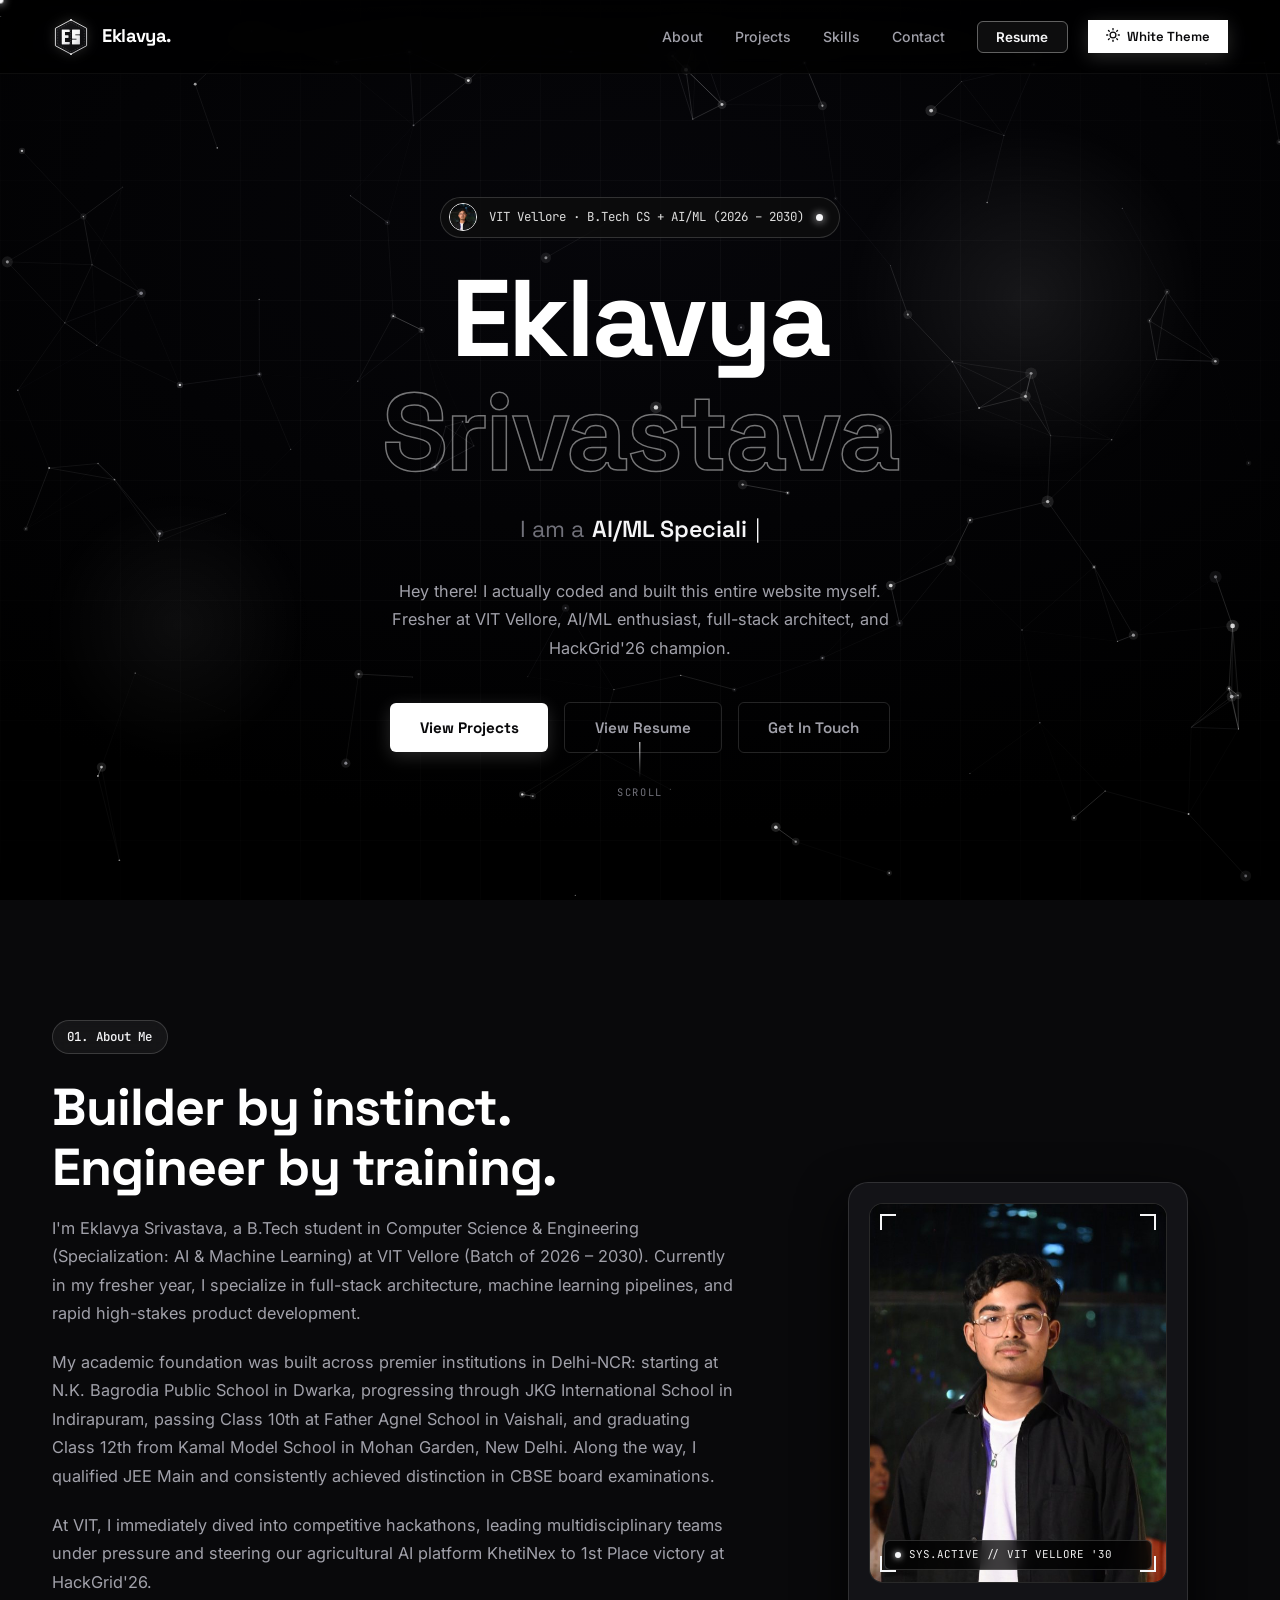
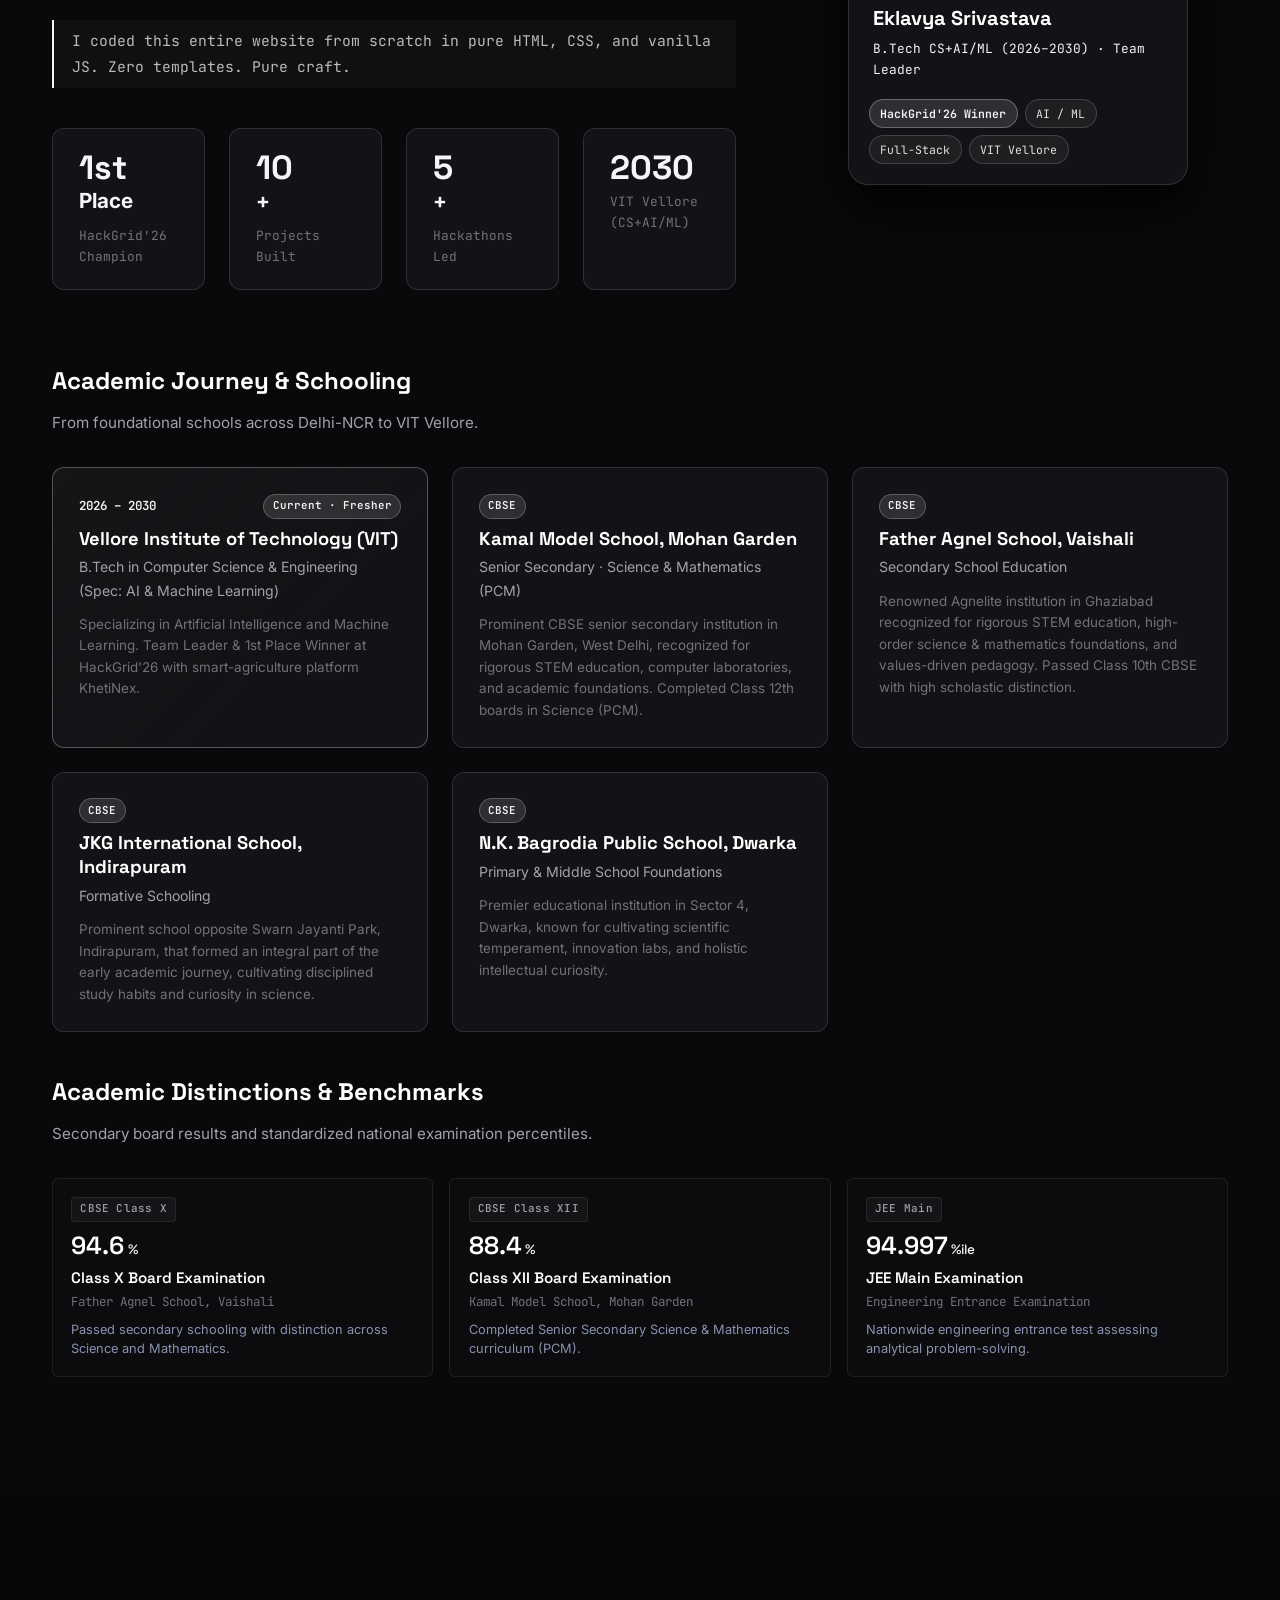
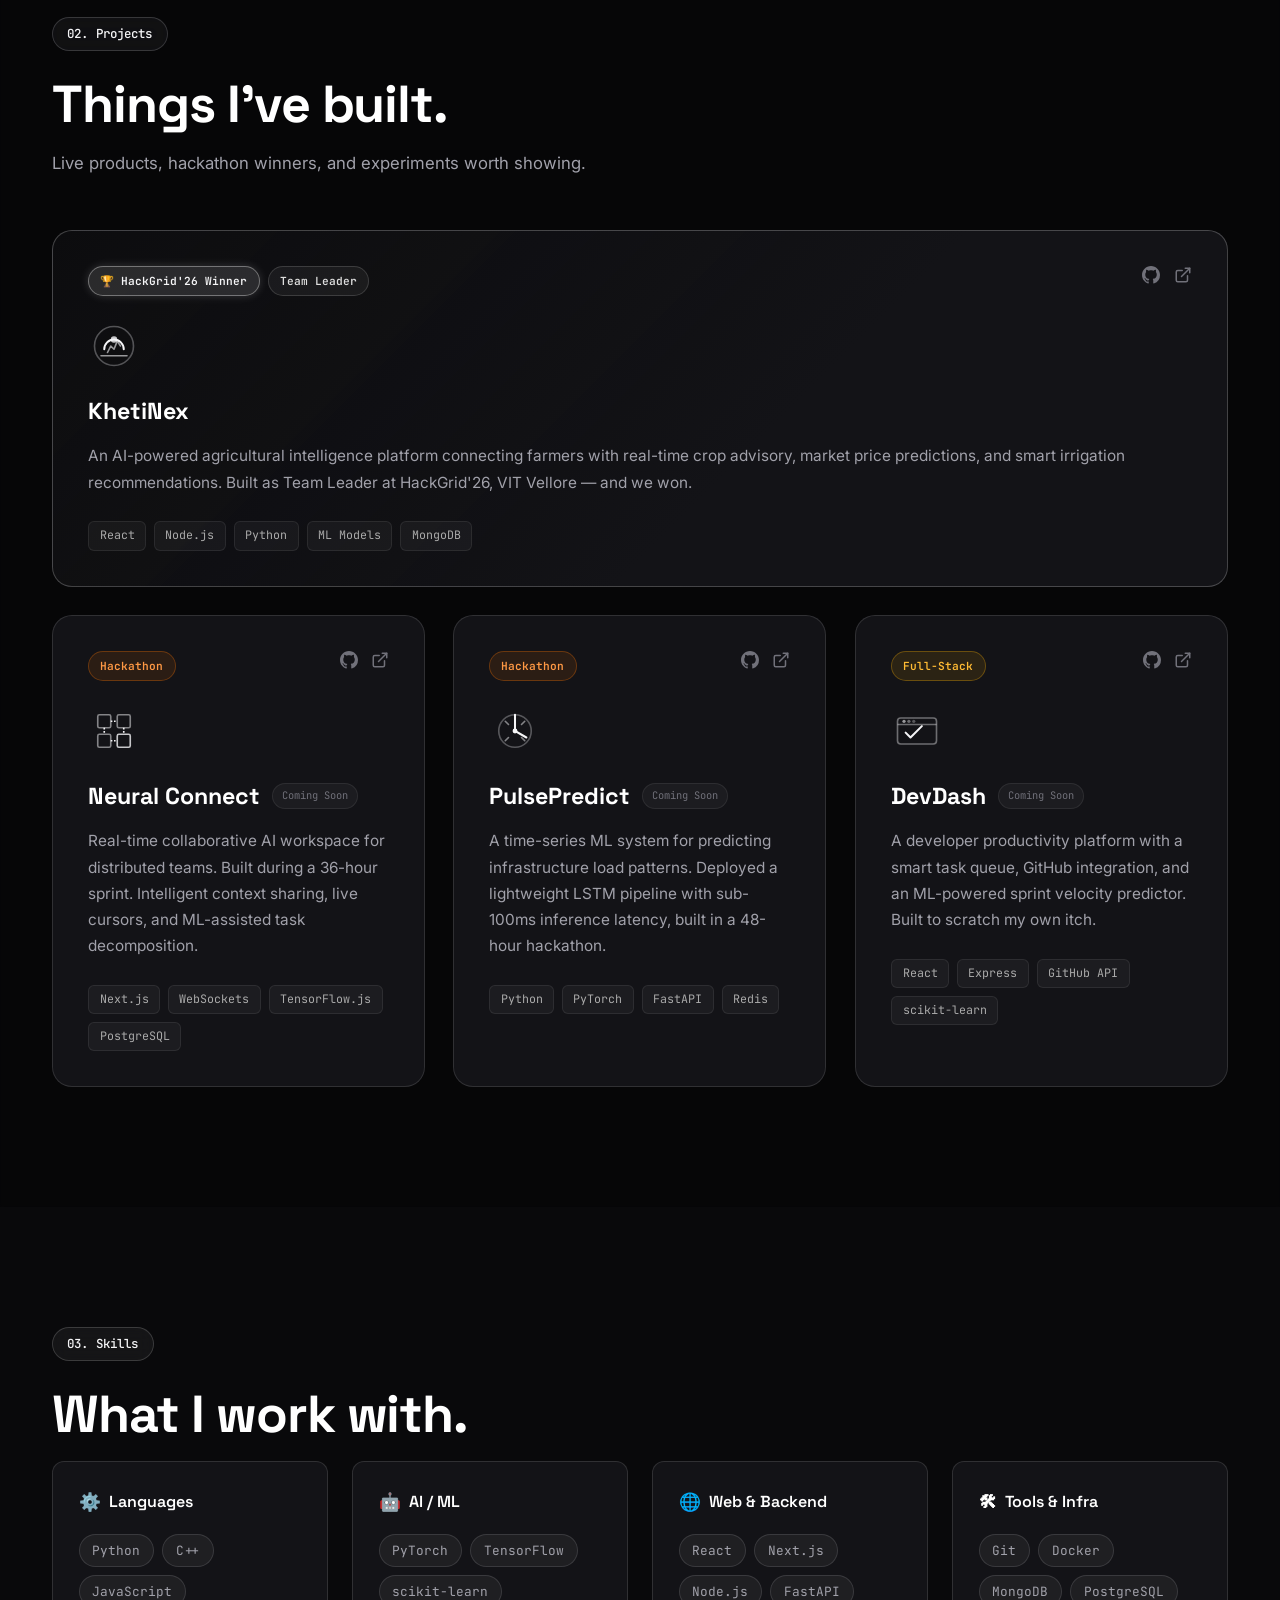
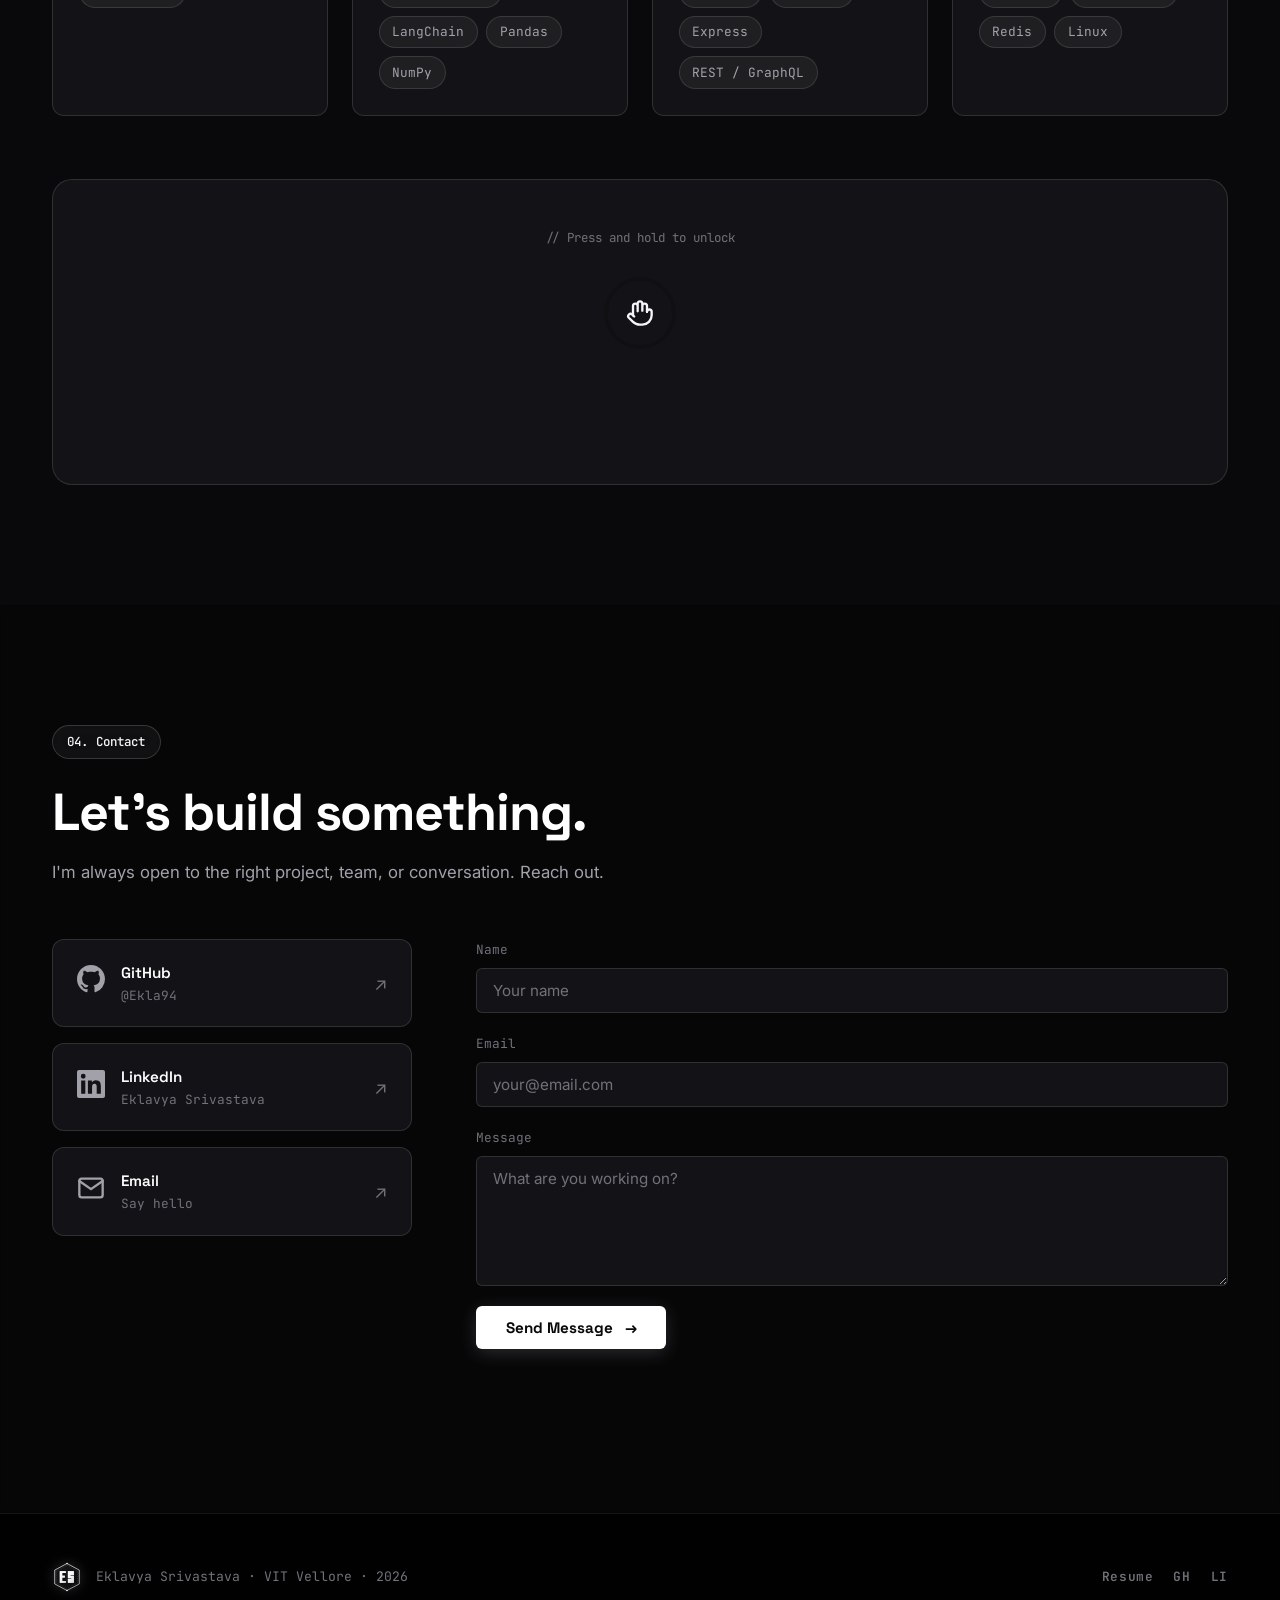
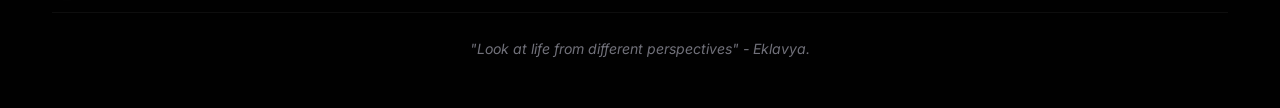
==== index.html @ 0c71e527 "feat: switch palette to black & off-white, add white theme switch button matching reference design" ====
<!DOCTYPE html>
<html lang="en">
<head>
  <meta charset="UTF-8" />
  <meta name="viewport" content="width=device-width, initial-scale=1.0" />
  <title>Eklavya Srivastava — AI/ML Engineer & Full-Stack Developer</title>
  <meta name="description" content="Portfolio of Eklavya Srivastava, B.Tech CS+AI/ML student at VIT Vellore. Hackathon winner, full-stack developer, team leader." />
  <meta name="theme-color" content="#000000" />

  <!-- Open Graph -->
  <meta property="og:title" content="Eklavya Srivastava — Portfolio" />
  <meta property="og:description" content="AI/ML Enthusiast. Hackathon Winner. Full-Stack Developer." />
  <meta property="og:type" content="website" />
  <!-- DEPLOY STEP: replace with live URL -->
  <meta property="og:url" content="https://eklavyasrivastava.dev" />
  <meta property="og:image" content="https://eklavyasrivastava.dev/assets/og-cover.jpg" />

  <!-- Favicon -->
  <link rel="icon" type="image/svg+xml" href="assets/favicon.svg" />

  <!-- Fonts -->
  <link rel="preconnect" href="https://fonts.googleapis.com" />
  <link rel="preconnect" href="https://fonts.gstatic.com" crossorigin />
  <link href="https://fonts.googleapis.com/css2?family=Space+Grotesk:wght@400;500;600;700&family=Inter:wght@400;500&family=JetBrains+Mono:wght@400;500&display=swap" rel="stylesheet" />

  <!-- Theme Initialization (prevents flash, supports URL param & localStorage) -->
  <script>
    (function() {
      try {
        var params = new URLSearchParams(window.location.search);
        var urlTheme = params.get('theme');
        var t = urlTheme || localStorage.getItem('portfolio-theme');
        if (t === 'light') {
          document.documentElement.setAttribute('data-theme', 'light');
        }
      } catch (e) {}
    })();
  </script>

  <!-- Styles (Cache-busted v4.0) -->
  <link rel="stylesheet" href="assets/style.css?v=4.0" />
</head>
<body>
  <!-- Skip link -->
  <a class="skip-link" href="#main">Skip to main content</a>

  <!-- Custom cursor -->
  <div class="cursor-dot" aria-hidden="true"></div>
  <div class="cursor-ring" aria-hidden="true"></div>

  <!-- Scroll progress bar -->
  <div class="scroll-progress" aria-hidden="true"></div>

  <!-- Global Neural Network / Data Constellation Canvas -->
  <canvas id="neural-canvas" class="neural-canvas" aria-hidden="true"></canvas>

  <!-- NAV -->
  <nav class="nav" aria-label="Site navigation">
    <div class="nav-inner">
      <a href="#hero" class="nav-logo" aria-label="Eklavya Srivastava — home">
        <img src="assets/logo.svg" alt="ES" class="nav-logo-icon" width="38" height="38" />
        <span class="nav-logo-text">Eklavya<span class="accent">.</span></span>
      </a>
      <ul class="nav-links" id="nav-menu" role="list">
        <li><a href="#about" class="nav-link">About</a></li>
        <li><a href="#projects" class="nav-link">Projects</a></li>
        <li><a href="#skills" class="nav-link">Skills</a></li>
        <li><a href="#contact" class="nav-link">Contact</a></li>
        <li><a href="resume.html" class="nav-cta btn-outline">Resume</a></li>
      </ul>
      <div class="nav-actions">
        <button id="theme-toggle" class="theme-toggle-btn" aria-label="Toggle white theme" title="Switch to White Theme">
          <span class="theme-toggle-icon" aria-hidden="true">
            <svg class="icon-sun" width="14" height="14" viewBox="0 0 24 24" fill="none" stroke="currentColor" stroke-width="2.2" stroke-linecap="round" stroke-linejoin="round"><circle cx="12" cy="12" r="5"/><line x1="12" y1="1" x2="12" y2="3"/><line x1="12" y1="21" x2="12" y2="23"/><line x1="4.22" y1="4.22" x2="5.64" y2="5.64"/><line x1="18.36" y1="18.36" x2="19.78" y2="19.78"/><line x1="1" y1="12" x2="3" y2="12"/><line x1="21" y1="12" x2="23" y2="12"/><line x1="4.22" y1="19.78" x2="5.64" y2="18.36"/><line x1="18.36" y1="5.64" x2="19.78" y2="4.22"/></svg>
            <svg class="icon-moon" width="14" height="14" viewBox="0 0 24 24" fill="none" stroke="currentColor" stroke-width="2.2" stroke-linecap="round" stroke-linejoin="round"><path d="M21 12.79A9 9 0 1 1 11.21 3 7 7 0 0 0 21 12.79z"/></svg>
          </span>
          <span class="theme-toggle-label">White Theme</span>
        </button>
        <button class="nav-hamburger" aria-label="Open menu" aria-expanded="false" aria-controls="nav-menu">
          <span></span><span></span><span></span>
        </button>
      </div>
    </div>
  </nav>

  <main id="main" tabindex="-1">

    <!-- ═══════════ HERO ═══════════ -->
    <section class="hero" id="hero" aria-label="Introduction">
      <!-- Grid overlay -->
      <div class="hero-grid" aria-hidden="true"></div>

      <div class="hero-content">
        <div class="hero-portrait-badge">
          <img src="assets/eklavya.jpg" alt="Eklavya Srivastava" class="hero-mini-avatar" width="28" height="28" />
          <span class="hero-badge-text">VIT Vellore · B.Tech CS + AI/ML (2026 – 2030)</span>
          <span class="hero-dot" aria-hidden="true"></span>
        </div>
        <h1 class="hero-name">
          <span class="hero-name-first">Eklavya</span>
          <span class="hero-name-last">Srivastava</span>
        </h1>
        <div class="hero-roles" aria-live="polite" aria-label="Roles">
          <span class="hero-role-prefix">I am a</span>
          <span class="hero-role-typed" id="typed-role"></span>
          <span class="hero-cursor-blink" aria-hidden="true">|</span>
        </div>
        <p class="hero-sub">
          Hey there! I actually coded and built this entire website myself.
          <br />Fresher at VIT Vellore, AI/ML enthusiast, full-stack architect, and HackGrid'26 champion.
        </p>
        <div class="hero-ctas">
          <a href="#projects" class="btn btn-primary">View Projects</a>
          <a href="resume.html" class="btn btn-ghost">View Resume</a>
          <a href="#contact" class="btn btn-ghost">Get In Touch</a>
        </div>
        <div class="hero-scroll-cue" aria-hidden="true">
          <span class="scroll-cue-line"></span>
          <span class="scroll-cue-label">scroll</span>
        </div>
      </div>

      <!-- Floating accent shapes -->
      <div class="hero-accent-1" aria-hidden="true"></div>
      <div class="hero-accent-2" aria-hidden="true"></div>
    </section>

    <!-- ═══════════ ABOUT ═══════════ -->
    <section class="section about" id="about" aria-label="About me">
      <div class="container">
        <div class="section-label chip reveal">
          <span class="mono">01.</span> About Me
        </div>

        <div class="about-grid">
          <div class="about-text reveal">
            <h2 class="section-heading">Builder by instinct.<br />Engineer by training.</h2>
            <p class="about-body">
              I'm Eklavya Srivastava, a B.Tech student in Computer Science & Engineering (Specialization: AI & Machine Learning) at VIT Vellore (Batch of 2026 – 2030). Currently in my fresher year, I specialize in full-stack architecture, machine learning pipelines, and rapid high-stakes product development.
            </p>
            <p class="about-body">
              My academic foundation was built across premier institutions in Delhi-NCR: starting at N.K. Bagrodia Public School in Dwarka, progressing through JKG International School in Indirapuram, passing Class 10th at Father Agnel School in Vaishali, and graduating Class 12th from Kamal Model School in Mohan Garden, New Delhi. Along the way, I qualified JEE Main and consistently achieved distinction in CBSE board examinations.
            </p>
            <p class="about-body">
              At VIT, I immediately dived into competitive hackathons, leading multidisciplinary teams under pressure and steering our agricultural AI platform KhetiNex to 1st Place victory at HackGrid'26.
            </p>
            <p class="about-body about-easter-egg">
              I coded this entire website from scratch in pure HTML, CSS, and vanilla JS. Zero templates. Pure craft.
            </p>
            <div class="about-stats">
              <div class="stat-card reveal">
                <span class="stat-number">1st</span><span class="stat-plus">Place</span>
                <span class="stat-label">HackGrid'26 Champion</span>
              </div>
              <div class="stat-card reveal">
                <span class="stat-number" data-target="10">0</span><span class="stat-plus">+</span>
                <span class="stat-label">Projects Built</span>
              </div>
              <div class="stat-card reveal">
                <span class="stat-number" data-target="5">0</span><span class="stat-plus">+</span>
                <span class="stat-label">Hackathons Led</span>
              </div>
              <div class="stat-card reveal">
                <span class="stat-number">2030</span>
                <span class="stat-label">VIT Vellore (CS+AI/ML)</span>
              </div>
            </div>
          </div>

          <div class="about-visual reveal">
            <div class="about-card-frame">
              <div class="about-card-inner">
                <div class="about-portrait-wrapper">
                  <div class="about-portrait-hud" aria-hidden="true">
                    <span class="hud-corner hud-tl"></span>
                    <span class="hud-corner hud-tr"></span>
                    <span class="hud-corner hud-bl"></span>
                    <span class="hud-corner hud-br"></span>
                    <div class="hud-status">
                      <span class="hud-dot"></span>
                      <span>SYS.ACTIVE // VIT VELLORE '30</span>
                    </div>
                  </div>
                  <img src="assets/eklavya.jpg" alt="Eklavya Srivastava" class="about-portrait-img" width="340" height="380" fetchpriority="high" />
                </div>
                <div class="about-portrait-meta">
                  <h3 class="about-name">Eklavya Srivastava</h3>
                  <p class="about-role-tag mono">B.Tech CS+AI/ML (2026–2030) · Team Leader</p>
                </div>
                <div class="about-card-tags">
                  <span class="tag tag--accent">HackGrid'26 Winner</span>
                  <span class="tag">AI / ML</span>
                  <span class="tag">Full-Stack</span>
                  <span class="tag">VIT Vellore</span>
                </div>
              </div>
              <div class="about-card-glow" aria-hidden="true"></div>
            </div>
          </div>
        </div>

        <!-- Academic Journey & Schooling Timeline -->
        <div class="timeline-section reveal">
          <h3 class="timeline-title">Academic Journey & Schooling</h3>
          <p class="timeline-sub">From foundational schools across Delhi-NCR to VIT Vellore.</p>

          <div class="timeline-grid">
            <!-- VIT Vellore -->
            <div class="timeline-card timeline-card--current">
              <div class="timeline-period">
                <span>2026 – 2030</span>
                <span class="timeline-badge">Current · Fresher</span>
              </div>
              <h4 class="timeline-school">Vellore Institute of Technology (VIT)</h4>
              <p class="timeline-degree">B.Tech in Computer Science & Engineering (Spec: AI & Machine Learning)</p>
              <p class="timeline-desc">
                Specializing in Artificial Intelligence and Machine Learning. Team Leader & 1st Place Winner at HackGrid'26 with smart-agriculture platform KhetiNex.
              </p>
            </div>

            <!-- Kamal Model School -->
            <div class="timeline-card">
              <div class="timeline-period">
                <span class="timeline-badge">CBSE</span>
              </div>
              <h4 class="timeline-school">Kamal Model School, Mohan Garden</h4>
              <p class="timeline-degree">Senior Secondary · Science & Mathematics (PCM)</p>
              <p class="timeline-desc">
                Prominent CBSE senior secondary institution in Mohan Garden, West Delhi, recognized for rigorous STEM education, computer laboratories, and academic foundations. Completed Class 12th boards in Science (PCM).
              </p>
            </div>

            <!-- Father Agnel School -->
            <div class="timeline-card">
              <div class="timeline-period">
                <span class="timeline-badge">CBSE</span>
              </div>
              <h4 class="timeline-school">Father Agnel School, Vaishali</h4>
              <p class="timeline-degree">Secondary School Education</p>
              <p class="timeline-desc">
                Renowned Agnelite institution in Ghaziabad recognized for rigorous STEM education, high-order science & mathematics foundations, and values-driven pedagogy. Passed Class 10th CBSE with high scholastic distinction.
              </p>
            </div>

            <!-- JKG International School -->
            <div class="timeline-card">
              <div class="timeline-period">
                <span class="timeline-badge">CBSE</span>
              </div>
              <h4 class="timeline-school">JKG International School, Indirapuram</h4>
              <p class="timeline-degree">Formative Schooling</p>
              <p class="timeline-desc">
                Prominent school opposite Swarn Jayanti Park, Indirapuram, that formed an integral part of the early academic journey, cultivating disciplined study habits and curiosity in science.
              </p>
            </div>

            <!-- N.K. Bagrodia Public School -->
            <div class="timeline-card">
              <div class="timeline-period">
                <span class="timeline-badge">CBSE</span>
              </div>
              <h4 class="timeline-school">N.K. Bagrodia Public School, Dwarka</h4>
              <p class="timeline-degree">Primary & Middle School Foundations</p>
              <p class="timeline-desc">
                Premier educational institution in Sector 4, Dwarka, known for cultivating scientific temperament, innovation labs, and holistic intellectual curiosity.
              </p>
            </div>
          </div>
        </div>

        <!-- Academic Distinctions & Competitive Benchmarks -->
        <div class="benchmarks-section reveal">
          <div class="benchmarks-header">
            <h3 class="timeline-title">Academic Distinctions & Benchmarks</h3>
            <p class="timeline-sub">Secondary board results and standardized national examination percentiles.</p>
          </div>

          <div class="benchmarks-grid">
            <!-- CBSE 10th -->
            <div class="benchmark-card">
              <div class="benchmark-top">
                <span class="benchmark-tag">CBSE Class X</span>
              </div>
              <div class="benchmark-value">94.6<span class="benchmark-unit">%</span></div>
              <h4 class="benchmark-title">Class X Board Examination</h4>
              <p class="benchmark-sub">Father Agnel School, Vaishali</p>
              <p class="benchmark-desc">
                Passed secondary schooling with distinction across Science and Mathematics.
              </p>
            </div>

            <!-- CBSE 12th -->
            <div class="benchmark-card">
              <div class="benchmark-top">
                <span class="benchmark-tag">CBSE Class XII</span>
              </div>
              <div class="benchmark-value">88.4<span class="benchmark-unit">%</span></div>
              <h4 class="benchmark-title">Class XII Board Examination</h4>
              <p class="benchmark-sub">Kamal Model School, Mohan Garden</p>
              <p class="benchmark-desc">
                Completed Senior Secondary Science & Mathematics curriculum (PCM).
              </p>
            </div>

            <!-- JEE Main -->
            <div class="benchmark-card">
              <div class="benchmark-top">
                <span class="benchmark-tag">JEE Main</span>
              </div>
              <div class="benchmark-value">94.997<span class="benchmark-unit">%ile</span></div>
              <h4 class="benchmark-title">JEE Main Examination</h4>
              <p class="benchmark-sub">Engineering Entrance Examination</p>
              <p class="benchmark-desc">
                Nationwide engineering entrance test assessing analytical problem-solving.
              </p>
            </div>
          </div>
        </div>
      </div>
    </section>

    <!-- ═══════════ PROJECTS ═══════════ -->
    <section class="section projects" id="projects" aria-label="Projects showcase">
      <div class="container">
        <div class="section-label chip reveal">
          <span class="mono">02.</span> Projects
        </div>
        <h2 class="section-heading reveal">Things I've built.</h2>
        <p class="section-sub reveal">Live products, hackathon winners, and experiments worth showing.</p>

        <div class="projects-grid">

          <!-- KhetiNex — FEATURED -->
          <article class="project-card project-card--featured tilt-card reveal" aria-label="KhetiNex project">
            <div class="project-card-inner">
              <div class="project-card-glow" aria-hidden="true"></div>
              <div class="project-header">
                <div class="project-badges">
                  <span class="badge badge--win">🏆 HackGrid'26 Winner</span>
                  <span class="badge badge--role">Team Leader</span>
                </div>
                <div class="project-links">
                  <a href="https://github.com/Ekla94" class="project-link" target="_blank" rel="noopener" aria-label="KhetiNex GitHub">
                    <svg width="18" height="18" viewBox="0 0 24 24" fill="currentColor" aria-hidden="true"><path d="M12 0C5.37 0 0 5.37 0 12c0 5.31 3.435 9.795 8.205 11.385.6.105.825-.255.825-.57 0-.285-.015-1.23-.015-2.235-3.015.555-3.795-.735-4.035-1.41-.135-.345-.72-1.41-1.23-1.695-.42-.225-1.02-.78-.015-.795.945-.015 1.62.87 1.845 1.23 1.08 1.815 2.805 1.305 3.495.99.105-.78.42-1.305.765-1.605-2.67-.3-5.46-1.335-5.46-5.925 0-1.305.465-2.385 1.23-3.225-.12-.3-.54-1.53.12-3.18 0 0 1.005-.315 3.3 1.23.96-.27 1.98-.405 3-.405s2.04.135 3 .405c2.295-1.56 3.3-1.23 3.3-1.23.66 1.65.24 2.88.12 3.18.765.84 1.23 1.905 1.23 3.225 0 4.605-2.805 5.625-5.475 5.925.435.375.81 1.095.81 2.22 0 1.605-.015 2.895-.015 3.3 0 .315.225.69.825.57A12.02 12.02 0 0024 12c0-6.63-5.37-12-12-12z"/></svg>
                  </a>
                  <a href="#" class="project-link" target="_blank" rel="noopener" aria-label="KhetiNex Live Demo">
                    <svg width="18" height="18" viewBox="0 0 24 24" fill="none" stroke="currentColor" stroke-width="2" stroke-linecap="round" stroke-linejoin="round" aria-hidden="true"><path d="M18 13v6a2 2 0 01-2 2H5a2 2 0 01-2-2V8a2 2 0 012-2h6"/><polyline points="15 3 21 3 21 9"/><line x1="10" y1="14" x2="21" y2="3"/></svg>
                  </a>
                </div>
              </div>
              <div class="project-icon-wrap" aria-hidden="true">
                <svg class="project-icon" viewBox="0 0 64 64" fill="none" xmlns="http://www.w3.org/2000/svg">
                  <path d="M32 8C18.745 8 8 18.745 8 32s10.745 24 24 24 24-10.745 24-24S45.255 8 32 8z" stroke="var(--accent)" stroke-width="2" fill="none" opacity="0.3"/>
                  <path d="M20 36c0-6.627 5.373-12 12-12s12 5.373 12 12" stroke="var(--accent)" stroke-width="2.5" stroke-linecap="round"/>
                  <circle cx="32" cy="24" r="4" fill="var(--accent)" opacity="0.8"/>
                  <path d="M16 44h32M24 40l4-8 4 4 4-10 4 6" stroke="var(--accent)" stroke-width="2" stroke-linecap="round" stroke-linejoin="round" opacity="0.6"/>
                </svg>
              </div>
              <h3 class="project-title">KhetiNex</h3>
              <p class="project-desc">
                An AI-powered agricultural intelligence platform connecting farmers with real-time crop advisory, market price predictions, and smart irrigation recommendations. Built as Team Leader at HackGrid'26, VIT Vellore — and we won.
              </p>
              <div class="project-stack">
                <span class="tech-tag">React</span>
                <span class="tech-tag">Node.js</span>
                <span class="tech-tag">Python</span>
                <span class="tech-tag">ML Models</span>
                <span class="tech-tag">MongoDB</span>
              </div>
            </div>
          </article>

          <!-- Project 2 -->
          <article class="project-card tilt-card reveal" aria-label="Hackathon project placeholder">
            <div class="project-card-inner">
              <div class="project-card-glow" aria-hidden="true"></div>
              <div class="project-header">
                <div class="project-badges">
                  <span class="badge badge--hack">Hackathon</span>
                </div>
                <div class="project-links">
                  <a href="https://github.com/Ekla94" class="project-link" target="_blank" rel="noopener" aria-label="GitHub">
                    <svg width="18" height="18" viewBox="0 0 24 24" fill="currentColor" aria-hidden="true"><path d="M12 0C5.37 0 0 5.37 0 12c0 5.31 3.435 9.795 8.205 11.385.6.105.825-.255.825-.57 0-.285-.015-1.23-.015-2.235-3.015.555-3.795-.735-4.035-1.41-.135-.345-.72-1.41-1.23-1.695-.42-.225-1.02-.78-.015-.795.945-.015 1.62.87 1.845 1.23 1.08 1.815 2.805 1.305 3.495.99.105-.78.42-1.305.765-1.605-2.67-.3-5.46-1.335-5.46-5.925 0-1.305.465-2.385 1.23-3.225-.12-.3-.54-1.53.12-3.18 0 0 1.005-.315 3.3 1.23.96-.27 1.98-.405 3-.405s2.04.135 3 .405c2.295-1.56 3.3-1.23 3.3-1.23.66 1.65.24 2.88.12 3.18.765.84 1.23 1.905 1.23 3.225 0 4.605-2.805 5.625-5.475 5.925.435.375.81 1.095.81 2.22 0 1.605-.015 2.895-.015 3.3 0 .315.225.69.825.57A12.02 12.02 0 0024 12c0-6.63-5.37-12-12-12z"/></svg>
                  </a>
                  <a href="#" class="project-link" target="_blank" rel="noopener" aria-label="Live Demo">
                    <svg width="18" height="18" viewBox="0 0 24 24" fill="none" stroke="currentColor" stroke-width="2" stroke-linecap="round" stroke-linejoin="round" aria-hidden="true"><path d="M18 13v6a2 2 0 01-2 2H5a2 2 0 01-2-2V8a2 2 0 012-2h6"/><polyline points="15 3 21 3 21 9"/><line x1="10" y1="14" x2="21" y2="3"/></svg>
                  </a>
                </div>
              </div>
              <div class="project-icon-wrap" aria-hidden="true">
                <svg class="project-icon" viewBox="0 0 64 64" fill="none" xmlns="http://www.w3.org/2000/svg">
                  <rect x="12" y="12" width="16" height="16" rx="2" stroke="var(--accent)" stroke-width="2" opacity="0.5"/>
                  <rect x="36" y="12" width="16" height="16" rx="2" stroke="var(--accent)" stroke-width="2" opacity="0.5"/>
                  <rect x="12" y="36" width="16" height="16" rx="2" stroke="var(--accent)" stroke-width="2" opacity="0.5"/>
                  <rect x="36" y="36" width="16" height="16" rx="2" stroke="var(--accent)" stroke-width="2" opacity="0.8"/>
                  <line x1="28" y1="20" x2="36" y2="20" stroke="var(--accent)" stroke-width="2" stroke-dasharray="2 2"/>
                  <line x1="20" y1="28" x2="20" y2="36" stroke="var(--accent)" stroke-width="2" stroke-dasharray="2 2"/>
                  <line x1="44" y1="28" x2="44" y2="36" stroke="var(--accent)" stroke-width="2" stroke-dasharray="2 2"/>
                  <line x1="28" y1="44" x2="36" y2="44" stroke="var(--accent)" stroke-width="2" stroke-dasharray="2 2"/>
                </svg>
              </div>
              <h3 class="project-title">Neural Connect <span class="coming-soon">Coming Soon</span></h3>
              <p class="project-desc">
                Real-time collaborative AI workspace for distributed teams. Built during a 36-hour sprint. Intelligent context sharing, live cursors, and ML-assisted task decomposition.
              </p>
              <div class="project-stack">
                <span class="tech-tag">Next.js</span>
                <span class="tech-tag">WebSockets</span>
                <span class="tech-tag">TensorFlow.js</span>
                <span class="tech-tag">PostgreSQL</span>
              </div>
            </div>
          </article>

          <!-- Project 3 -->
          <article class="project-card tilt-card reveal" aria-label="Hackathon project placeholder">
            <div class="project-card-inner">
              <div class="project-card-glow" aria-hidden="true"></div>
              <div class="project-header">
                <div class="project-badges">
                  <span class="badge badge--hack">Hackathon</span>
                </div>
                <div class="project-links">
                  <a href="https://github.com/Ekla94" class="project-link" target="_blank" rel="noopener" aria-label="GitHub">
                    <svg width="18" height="18" viewBox="0 0 24 24" fill="currentColor" aria-hidden="true"><path d="M12 0C5.37 0 0 5.37 0 12c0 5.31 3.435 9.795 8.205 11.385.6.105.825-.255.825-.57 0-.285-.015-1.23-.015-2.235-3.015.555-3.795-.735-4.035-1.41-.135-.345-.72-1.41-1.23-1.695-.42-.225-1.02-.78-.015-.795.945-.015 1.62.87 1.845 1.23 1.08 1.815 2.805 1.305 3.495.99.105-.78.42-1.305.765-1.605-2.67-.3-5.46-1.335-5.46-5.925 0-1.305.465-2.385 1.23-3.225-.12-.3-.54-1.53.12-3.18 0 0 1.005-.315 3.3 1.23.96-.27 1.98-.405 3-.405s2.04.135 3 .405c2.295-1.56 3.3-1.23 3.3-1.23.66 1.65.24 2.88.12 3.18.765.84 1.23 1.905 1.23 3.225 0 4.605-2.805 5.625-5.475 5.925.435.375.81 1.095.81 2.22 0 1.605-.015 2.895-.015 3.3 0 .315.225.69.825.57A12.02 12.02 0 0024 12c0-6.63-5.37-12-12-12z"/></svg>
                  </a>
                  <a href="#" class="project-link" target="_blank" rel="noopener" aria-label="Live Demo">
                    <svg width="18" height="18" viewBox="0 0 24 24" fill="none" stroke="currentColor" stroke-width="2" stroke-linecap="round" stroke-linejoin="round" aria-hidden="true"><path d="M18 13v6a2 2 0 01-2 2H5a2 2 0 01-2-2V8a2 2 0 012-2h6"/><polyline points="15 3 21 3 21 9"/><line x1="10" y1="14" x2="21" y2="3"/></svg>
                  </a>
                </div>
              </div>
              <div class="project-icon-wrap" aria-hidden="true">
                <svg class="project-icon" viewBox="0 0 64 64" fill="none" xmlns="http://www.w3.org/2000/svg">
                  <circle cx="32" cy="32" r="20" stroke="var(--accent)" stroke-width="2" opacity="0.3"/>
                  <path d="M32 12v20l14 8" stroke="var(--accent)" stroke-width="2.5" stroke-linecap="round"/>
                  <circle cx="32" cy="32" r="3" fill="var(--accent)"/>
                  <path d="M20 20l4 4M44 20l-4 4M20 44l4-4M44 44l-4-4" stroke="var(--accent)" stroke-width="2" stroke-linecap="round" opacity="0.5"/>
                </svg>
              </div>
              <h3 class="project-title">PulsePredict <span class="coming-soon">Coming Soon</span></h3>
              <p class="project-desc">
                A time-series ML system for predicting infrastructure load patterns. Deployed a lightweight LSTM pipeline with sub-100ms inference latency, built in a 48-hour hackathon.
              </p>
              <div class="project-stack">
                <span class="tech-tag">Python</span>
                <span class="tech-tag">PyTorch</span>
                <span class="tech-tag">FastAPI</span>
                <span class="tech-tag">Redis</span>
              </div>
            </div>
          </article>

          <!-- Project 4 -->
          <article class="project-card tilt-card reveal" aria-label="Full-stack project">
            <div class="project-card-inner">
              <div class="project-card-glow" aria-hidden="true"></div>
              <div class="project-header">
                <div class="project-badges">
                  <span class="badge badge--fs">Full-Stack</span>
                </div>
                <div class="project-links">
                  <a href="https://github.com/Ekla94" class="project-link" target="_blank" rel="noopener" aria-label="GitHub">
                    <svg width="18" height="18" viewBox="0 0 24 24" fill="currentColor" aria-hidden="true"><path d="M12 0C5.37 0 0 5.37 0 12c0 5.31 3.435 9.795 8.205 11.385.6.105.825-.255.825-.57 0-.285-.015-1.23-.015-2.235-3.015.555-3.795-.735-4.035-1.41-.135-.345-.72-1.41-1.23-1.695-.42-.225-1.02-.78-.015-.795.945-.015 1.62.87 1.845 1.23 1.08 1.815 2.805 1.305 3.495.99.105-.78.42-1.305.765-1.605-2.67-.3-5.46-1.335-5.46-5.925 0-1.305.465-2.385 1.23-3.225-.12-.3-.54-1.53.12-3.18 0 0 1.005-.315 3.3 1.23.96-.27 1.98-.405 3-.405s2.04.135 3 .405c2.295-1.56 3.3-1.23 3.3-1.23.66 1.65.24 2.88.12 3.18.765.84 1.23 1.905 1.23 3.225 0 4.605-2.805 5.625-5.475 5.925.435.375.81 1.095.81 2.22 0 1.605-.015 2.895-.015 3.3 0 .315.225.69.825.57A12.02 12.02 0 0024 12c0-6.63-5.37-12-12-12z"/></svg>
                  </a>
                  <a href="#" class="project-link" target="_blank" rel="noopener" aria-label="Live Demo">
                    <svg width="18" height="18" viewBox="0 0 24 24" fill="none" stroke="currentColor" stroke-width="2" stroke-linecap="round" stroke-linejoin="round" aria-hidden="true"><path d="M18 13v6a2 2 0 01-2 2H5a2 2 0 01-2-2V8a2 2 0 012-2h6"/><polyline points="15 3 21 3 21 9"/><line x1="10" y1="14" x2="21" y2="3"/></svg>
                  </a>
                </div>
              </div>
              <div class="project-icon-wrap" aria-hidden="true">
                <svg class="project-icon" viewBox="0 0 64 64" fill="none" xmlns="http://www.w3.org/2000/svg">
                  <rect x="8" y="16" width="48" height="32" rx="4" stroke="var(--accent)" stroke-width="2" opacity="0.4"/>
                  <path d="M8 24h48" stroke="var(--accent)" stroke-width="2" opacity="0.4"/>
                  <circle cx="16" cy="20" r="2" fill="var(--accent)" opacity="0.6"/>
                  <circle cx="22" cy="20" r="2" fill="var(--accent)" opacity="0.4"/>
                  <circle cx="28" cy="20" r="2" fill="var(--accent)" opacity="0.3"/>
                  <path d="M18 34l6 6 14-14" stroke="var(--accent)" stroke-width="2.5" stroke-linecap="round" stroke-linejoin="round"/>
                </svg>
              </div>
              <h3 class="project-title">DevDash <span class="coming-soon">Coming Soon</span></h3>
              <p class="project-desc">
                A developer productivity platform with a smart task queue, GitHub integration, and an ML-powered sprint velocity predictor. Built to scratch my own itch.
              </p>
              <div class="project-stack">
                <span class="tech-tag">React</span>
                <span class="tech-tag">Express</span>
                <span class="tech-tag">GitHub API</span>
                <span class="tech-tag">scikit-learn</span>
              </div>
            </div>
          </article>

        </div>
      </div>
    </section>

    <!-- ═══════════ SKILLS ═══════════ -->
    <section class="section skills" id="skills" aria-label="Technical skills">
      <div class="container">
        <div class="section-label chip reveal">
          <span class="mono">03.</span> Skills
        </div>
        <h2 class="section-heading reveal">What I work with.</h2>

        <div class="skills-grid">
          <div class="skill-group reveal">
            <h3 class="skill-group-title">
              <span class="skill-icon" aria-hidden="true">⚙️</span> Languages
            </h3>
            <div class="skill-pills">
              <span class="skill-pill">Python</span>
              <span class="skill-pill">C++</span>
              <span class="skill-pill">JavaScript</span>
            </div>
          </div>
          <div class="skill-group reveal">
            <h3 class="skill-group-title">
              <span class="skill-icon" aria-hidden="true">🤖</span> AI / ML
            </h3>
            <div class="skill-pills">
              <span class="skill-pill">PyTorch</span>
              <span class="skill-pill">TensorFlow</span>
              <span class="skill-pill">scikit-learn</span>
              <span class="skill-pill">LangChain</span>
              <span class="skill-pill">Pandas</span>
              <span class="skill-pill">NumPy</span>
            </div>
          </div>
          <div class="skill-group reveal">
            <h3 class="skill-group-title">
              <span class="skill-icon" aria-hidden="true">🌐</span> Web & Backend
            </h3>
            <div class="skill-pills">
              <span class="skill-pill">React</span>
              <span class="skill-pill">Next.js</span>
              <span class="skill-pill">Node.js</span>
              <span class="skill-pill">FastAPI</span>
              <span class="skill-pill">Express</span>
              <span class="skill-pill">REST / GraphQL</span>
            </div>
          </div>
          <div class="skill-group reveal">
            <h3 class="skill-group-title">
              <span class="skill-icon" aria-hidden="true">🛠</span> Tools & Infra
            </h3>
            <div class="skill-pills">
              <span class="skill-pill">Git</span>
              <span class="skill-pill">Docker</span>
              <span class="skill-pill">MongoDB</span>
              <span class="skill-pill">PostgreSQL</span>
              <span class="skill-pill">Redis</span>
              <span class="skill-pill">Linux</span>
            </div>
          </div>
        </div>

        <!-- Interactive moment: press and hold -->
        <div class="interactive-moment reveal" id="skill-moment" aria-label="Interactive skill demo">
          <p class="moment-label mono">// Press and hold to unlock</p>
          <button class="moment-btn" id="moment-btn" aria-label="Press and hold to reveal skill" aria-pressed="false">
            <span class="moment-btn-inner">
              <span class="moment-progress-ring" aria-hidden="true">
                <svg viewBox="0 0 80 80">
                  <circle cx="40" cy="40" r="34" fill="none" stroke="currentColor" opacity="0.18" stroke-width="4"/>
                  <circle class="moment-ring-fill" cx="40" cy="40" r="34" fill="none" stroke="var(--accent)" stroke-width="4"
                    stroke-dasharray="213.6" stroke-dashoffset="213.6" stroke-linecap="round"/>
                </svg>
              </span>
              <span class="moment-icon" aria-hidden="true">
                <svg viewBox="0 0 24 24" fill="none" stroke="currentColor" stroke-width="2" stroke-linecap="round"><path d="M18 11V6a2 2 0 00-2-2v0a2 2 0 00-2 2v0M14 10V4a2 2 0 00-2-2v0a2 2 0 00-2 2v2M10 10.5V6a2 2 0 00-2-2v0a2 2 0 00-2 2v8"/><path d="M18 11a2 2 0 114 0v3a8 8 0 01-8 8h-2c-2.8 0-4.5-.86-5.99-2.34l-3.6-3.6a2 2 0 012.83-2.82L7 15"/></svg>
              </span>
            </span>
          </button>
          <div class="moment-reveal" id="moment-reveal" aria-live="polite">
            <p class="moment-reveal-text">Hackathon mode: <span class="accent">ON</span></p>
            <p class="moment-reveal-sub">No sleep. All ship.</p>
          </div>
        </div>
      </div>
    </section>

    <!-- ═══════════ CONTACT ═══════════ -->
    <section class="section contact" id="contact" aria-label="Contact">
      <div class="container">
        <div class="section-label chip reveal">
          <span class="mono">04.</span> Contact
        </div>
        <h2 class="section-heading reveal">Let's build something.</h2>
        <p class="section-sub reveal">I'm always open to the right project, team, or conversation. Reach out.</p>

        <div class="contact-grid">
          <div class="contact-links reveal">
            <a href="https://github.com/Ekla94" class="contact-card" target="_blank" rel="noopener" aria-label="GitHub profile">
              <span class="contact-card-icon" aria-hidden="true">
                <svg width="28" height="28" viewBox="0 0 24 24" fill="currentColor"><path d="M12 0C5.37 0 0 5.37 0 12c0 5.31 3.435 9.795 8.205 11.385.6.105.825-.255.825-.57 0-.285-.015-1.23-.015-2.235-3.015.555-3.795-.735-4.035-1.41-.135-.345-.72-1.41-1.23-1.695-.42-.225-1.02-.78-.015-.795.945-.015 1.62.87 1.845 1.23 1.08 1.815 2.805 1.305 3.495.99.105-.78.42-1.305.765-1.605-2.67-.3-5.46-1.335-5.46-5.925 0-1.305.465-2.385 1.23-3.225-.12-.3-.54-1.53.12-3.18 0 0 1.005-.315 3.3 1.23.96-.27 1.98-.405 3-.405s2.04.135 3 .405c2.295-1.56 3.3-1.23 3.3-1.23.66 1.65.24 2.88.12 3.18.765.84 1.23 1.905 1.23 3.225 0 4.605-2.805 5.625-5.475 5.925.435.375.81 1.095.81 2.22 0 1.605-.015 2.895-.015 3.3 0 .315.225.69.825.57A12.02 12.02 0 0024 12c0-6.63-5.37-12-12-12z"/></svg>
              </span>
              <div class="contact-card-text">
                <span class="contact-card-label">GitHub</span>
                <span class="contact-card-handle">@Ekla94</span>
              </div>
              <span class="contact-card-arrow" aria-hidden="true">↗</span>
            </a>

            <a href="https://www.linkedin.com/in/eklavya-srivastava-b02709441" class="contact-card" target="_blank" rel="noopener" aria-label="LinkedIn profile">
              <span class="contact-card-icon" aria-hidden="true">
                <svg width="28" height="28" viewBox="0 0 24 24" fill="currentColor"><path d="M20.447 20.452h-3.554v-5.569c0-1.328-.027-3.037-1.852-3.037-1.853 0-2.136 1.445-2.136 2.939v5.667H9.351V9h3.414v1.561h.046c.477-.9 1.637-1.85 3.37-1.85 3.601 0 4.267 2.37 4.267 5.455v6.286zM5.337 7.433a2.062 2.062 0 01-2.063-2.065 2.064 2.064 0 112.063 2.065zm1.782 13.019H3.555V9h3.564v11.452zM22.225 0H1.771C.792 0 0 .774 0 1.729v20.542C0 23.227.792 24 1.771 24h20.451C23.2 24 24 23.227 24 22.271V1.729C24 .774 23.2 0 22.222 0h.003z"/></svg>
              </span>
              <div class="contact-card-text">
                <span class="contact-card-label">LinkedIn</span>
                <span class="contact-card-handle">Eklavya Srivastava</span>
              </div>
              <span class="contact-card-arrow" aria-hidden="true">↗</span>
            </a>

            <a href="mailto:eklavya@example.com" class="contact-card" aria-label="Email me">
              <span class="contact-card-icon" aria-hidden="true">
                <svg width="28" height="28" viewBox="0 0 24 24" fill="none" stroke="currentColor" stroke-width="2" stroke-linecap="round" stroke-linejoin="round"><path d="M4 4h16c1.1 0 2 .9 2 2v12c0 1.1-.9 2-2 2H4c-1.1 0-2-.9-2-2V6c0-1.1.9-2 2-2z"/><polyline points="22,6 12,13 2,6"/></svg>
              </span>
              <div class="contact-card-text">
                <span class="contact-card-label">Email</span>
                <span class="contact-card-handle">Say hello</span>
              </div>
              <span class="contact-card-arrow" aria-hidden="true">↗</span>
            </a>
          </div>

          <form class="contact-form reveal" id="contact-form" novalidate aria-label="Contact form">
            <div class="form-row">
              <label class="form-label" for="form-name">Name</label>
              <input class="form-input" type="text" id="form-name" name="name" placeholder="Your name" required autocomplete="name" />
            </div>
            <div class="form-row">
              <label class="form-label" for="form-email">Email</label>
              <input class="form-input" type="email" id="form-email" name="email" placeholder="your@email.com" required autocomplete="email" />
            </div>
            <div class="form-row">
              <label class="form-label" for="form-message">Message</label>
              <textarea class="form-input form-textarea" id="form-message" name="message" placeholder="What are you working on?" required rows="5"></textarea>
            </div>
            <button type="submit" class="btn btn-primary form-submit">
              <span class="submit-label">Send Message</span>
              <span class="submit-arrow" aria-hidden="true">→</span>
            </button>
            <p class="form-success" id="form-success" role="status" aria-live="polite"></p>
          </form>
        </div>
      </div>
    </section>

  </main>

  <!-- ═══════════ FOOTER ═══════════ -->
  <footer class="footer" role="contentinfo">
    <div class="container">
      <div class="footer-inner">
        <div class="footer-left">
          <img src="assets/logo.svg" alt="ES" class="footer-logo-img" width="32" height="32" />
          <span class="footer-copy">Eklavya Srivastava · VIT Vellore · 2026</span>
        </div>
        <div class="footer-right">
          <a href="resume.html" class="footer-link">Resume</a>
          <a href="https://github.com/Ekla94" class="footer-link" target="_blank" rel="noopener" aria-label="GitHub">GH</a>
          <a href="https://www.linkedin.com/in/eklavya-srivastava-b02709441" class="footer-link" target="_blank" rel="noopener" aria-label="LinkedIn">LI</a>
        </div>
      </div>
      <p class="footer-quote"><em>"Look at life from different perspectives"</em> - Eklavya.</p>
    </div>
  </footer>

  <!-- Scripts (Cache-busted v4.0) -->
  <script src="assets/main.js?v=4.0" defer></script>
</body>
</html>
---- assets/style.css ----
/* ═══════════════════════════════════════════════════════════════
   EKLAVYA SRIVASTAVA — PORTFOLIO
   Design System: Obsidian & Off-White (Luxury Monochrome + White Theme Mode)
   ═══════════════════════════════════════════════════════════════ */

/* ─── Tokens ─────────────────────────────────────────────────── */
:root {
  /* Default: Obsidian & Off-White Luxury Monochrome Theme */
  --canvas:        #09090b;
  --canvas-raised: #121216;
  --panel:         #131317;
  --panel-hover:   #1a1a22;
  --panel-border:  rgba(255, 255, 255, 0.12);
  --panel-surface: rgba(255, 255, 255, 0.03);

  /* Off-White & Titanium Accents */
  --accent:        #f5f5f7;        /* Clean Off-White */
  --accent-bright: #ffffff;        /* Pure White */
  --accent-hover:  #e4e4e7;        /* Pearl Gray */
  --accent-inverse:#09090b;        /* Black text for solid white buttons */
  --accent-muted:  rgba(255, 255, 255, 0.08);
  --accent-glow:   rgba(255, 255, 255, 0.15);
  --accent-border: rgba(255, 255, 255, 0.25);

  /* Balanced Monochrome Text */
  --text-primary:   #ffffff;
  --text-secondary: #a1a1aa;
  --text-muted:     #71717a;
  --border-subtle:  rgba(255, 255, 255, 0.08);

  --font-display: 'Space Grotesk', -apple-system, BlinkMacSystemFont, sans-serif;
  --font-body:    'Inter', -apple-system, BlinkMacSystemFont, sans-serif;
  --font-mono:    'JetBrains Mono', monospace;

  --ease-out: cubic-bezier(0.16, 1, 0.3, 1);
  --ease-in:  cubic-bezier(0.7, 0, 0.84, 0);
  --ease:     cubic-bezier(0.4, 0, 0.2, 1);

  --radius-sm: 6px;
  --radius:    12px;
  --radius-lg: 20px;

  --nav-h: 74px;
}

/* ─── Reset & Base ─────────────────────────────────────────────── */
*, *::before, *::after { box-sizing: border-box; margin: 0; padding: 0; }

html {
  overflow-x: hidden;
  overflow-x: clip;
  scroll-behavior: smooth;
  background: var(--canvas);
}

body {
  font-family: var(--font-body);
  background: var(--canvas);
  color: var(--text-primary);
  line-height: 1.65;
  overflow-x: hidden;
  overflow-x: clip;
  cursor: none;
  -webkit-font-smoothing: antialiased;
  -moz-osx-font-smoothing: grayscale;
}

/* Reduced motion support */
@media (prefers-reduced-motion: reduce) {
  *, *::before, *::after {
    animation-duration: 0.001ms !important;
    animation-iteration-count: 1 !important;
    transition-duration: 0.001ms !important;
  }
  html { scroll-behavior: auto; }
  body { cursor: auto; }
  .cursor-dot, .cursor-ring { display: none !important; }
}

img, video { max-width: 100%; display: block; }
a { color: inherit; text-decoration: none; }
button { font-family: inherit; cursor: none; }
ul[role="list"] { list-style: none; }

.mono { font-family: var(--font-mono); }
.accent { color: var(--accent); }

/* ─── Skip Link ─────────────────────────────────────────────────── */
.skip-link {
  position: fixed; top: -100%; left: 1rem; z-index: 9999;
  background: var(--accent); color: #000; padding: .5rem 1rem;
  border-radius: var(--radius-sm); font-weight: 700;
  transition: top .2s;
}
.skip-link:focus { top: 1rem; }

/* ─── Scroll Progress Bar ───────────────────────────────────────── */
.scroll-progress {
  position: fixed; top: 0; left: 0; right: 0; height: 2px;
  background: linear-gradient(90deg, #71717a, #ffffff);
  transform-origin: left;
  transform: scaleX(0); z-index: 9000;
  box-shadow: 0 0 10px var(--accent-glow);
  will-change: transform;
}

/* ─── GPU-Accelerated Custom Cursor ─────────────────────────────── */
.cursor-dot {
  position: fixed; top: 0; left: 0; width: 7px; height: 7px;
  background: var(--accent); border-radius: 50%;
  pointer-events: none; z-index: 9998;
  transform: translate3d(-50%, -50%, 0);
  box-shadow: 0 0 8px var(--accent);
  transition: opacity .2s, width .2s var(--ease-out), height .2s var(--ease-out);
  will-change: transform;
}
.cursor-ring {
  position: fixed; top: 0; left: 0; width: 34px; height: 34px;
  border: 1.5px solid rgba(255, 255, 255, 0.28);
  pointer-events: none; z-index: 9997;
  transform: translate3d(-50%, -50%, 0);
  clip-path: polygon(50% 0%, 93% 25%, 93% 75%, 50% 100%, 7% 75%, 7% 25%);
  transition: opacity .2s, width .25s var(--ease-out), height .25s var(--ease-out),
              border-color .25s, transform .08s linear;
  will-change: transform;
}
body.cursor-hover .cursor-dot {
  width: 5px; height: 5px; opacity: 0.6;
}
body.cursor-hover .cursor-ring {
  width: 46px; height: 46px;
  border-color: var(--accent);
  box-shadow: 0 0 12px var(--accent-glow);
}
body.cursor-active .cursor-dot {
  transform: translate3d(-50%, -50%, 0) scale(0.6);
}

/* ─── Navigation ─────────────────────────────────────────────────── */
.nav {
  position: fixed; top: 0; left: 0; right: 0; z-index: 800;
  height: var(--nav-h);
  background: rgba(0, 0, 0, 0.75);
  backdrop-filter: blur(18px);
  -webkit-backdrop-filter: blur(18px);
  border-bottom: 1px solid rgba(255, 255, 255, 0.05);
  transition: background .3s, border-color .3s;
}
.nav.scrolled {
  background: rgba(0, 0, 0, 0.94);
  border-bottom-color: rgba(255, 255, 255, 0.12);
  box-shadow: 0 8px 30px rgba(0, 0, 0, 0.8);
}
.nav-inner {
  max-width: 1240px; margin: 0 auto;
  padding: 0 2rem; height: 100%;
  display: flex; align-items: center; justify-content: space-between;
}

.nav-logo {
  display: flex; align-items: center; gap: .75rem;
  font-family: var(--font-display); font-size: 1.15rem; font-weight: 700;
  color: var(--text-primary);
  transition: transform .2s var(--ease-out);
}
.nav-logo:hover { transform: translateY(-1px); }
.nav-logo-icon {
  width: 38px; height: 38px; flex-shrink: 0;
  filter: drop-shadow(0 0 6px var(--accent-glow));
}
.nav-logo-text { letter-spacing: -0.02em; }

.nav-links {
  display: flex; align-items: center; gap: 2rem;
  margin-left: auto;
  margin-right: 1.25rem;
}
.nav-link {
  font-size: .88rem; font-weight: 500; color: var(--text-secondary);
  position: relative; transition: color .2s;
}
.nav-link::after {
  content: ''; position: absolute; bottom: -4px; left: 0; right: 0;
  height: 2px; background: var(--accent);
  transform: scaleX(0); transform-origin: left;
  transition: transform .25s var(--ease-out);
}
.nav-link:hover, .nav-link.active { color: var(--text-primary); }
.nav-link:hover::after, .nav-link.active::after { transform: scaleX(1); }

.nav-cta {
  font-size: .84rem; font-weight: 600;
  padding: .45rem 1.15rem; border-radius: var(--radius-sm);
  border: 1px solid rgba(255, 255, 255, 0.35);
  background: rgba(255, 255, 255, 0.05);
  color: var(--accent);
  transition: background .2s, color .2s, border-color .2s, box-shadow .2s;
}
.nav-cta:hover {
  background: var(--accent); color: #000;
  box-shadow: 0 0 16px var(--accent-glow);
}

.nav-hamburger {
  display: none; flex-direction: column; gap: 5px;
  background: none; border: none; padding: .5rem;
  width: 44px; height: 44px; justify-content: center; align-items: center;
}
.nav-hamburger span {
  display: block; width: 22px; height: 2px;
  background: var(--text-primary);
  transition: transform .3s var(--ease-out), opacity .3s;
  border-radius: 2px;
}
.nav-hamburger[aria-expanded="true"] span:nth-child(1) { transform: translateY(7px) rotate(45deg); }
.nav-hamburger[aria-expanded="true"] span:nth-child(2) { opacity: 0; }
.nav-hamburger[aria-expanded="true"] span:nth-child(3) { transform: translateY(-7px) rotate(-45deg); }

/* ─── Layout Helpers ─────────────────────────────────────────────── */
.container {
  max-width: 1240px; margin: 0 auto; padding: 0 2rem;
}
.section {
  padding: 7.5rem 0;
  position: relative;
}

.section-label {
  display: inline-flex; align-items: center; gap: .5rem;
  font-family: var(--font-mono); font-size: .78rem;
  color: var(--accent); margin-bottom: 1.5rem;
}
.section-heading {
  font-family: var(--font-display);
  font-size: clamp(2.2rem, 4.5vw, 3.25rem);
  font-weight: 700; line-height: 1.15;
  letter-spacing: -0.02em;
  margin-bottom: 1rem;
}
.section-sub {
  font-size: 1.05rem; color: var(--text-secondary);
  max-width: 58ch; margin-bottom: 3.25rem;
}

/* ─── Chip ────────────────────────────────────────────────────────── */
.chip {
  background: rgba(255, 255, 255, 0.05);
  border: 1px solid rgba(255, 255, 255, 0.16);
  border-radius: 100px;
  padding: .35rem .9rem;
  font-size: .78rem; font-weight: 500;
  display: inline-flex; align-items: center; gap: .5rem;
  backdrop-filter: blur(8px);
}

/* ─── Buttons ─────────────────────────────────────────────────────── */
.btn {
  display: inline-flex; align-items: center; gap: .6rem;
  padding: .75rem 1.85rem; border-radius: var(--radius-sm);
  font-family: var(--font-display); font-weight: 600; font-size: .95rem;
  transition: transform .2s var(--ease-out), box-shadow .2s, background .2s, color .2s, border-color .2s;
  border: none;
}
.btn:hover { transform: translateY(-2px); }
.btn:active { transform: translateY(0); }

.btn-primary {
  background: #ffffff; color: #09090b; font-weight: 700;
  box-shadow: 0 4px 18px rgba(255, 255, 255, 0.16);
}
.btn-primary:hover {
  background: var(--accent-hover);
  box-shadow: 0 0 30px rgba(255, 255, 255, 0.28);
}
.btn-ghost {
  background: transparent; color: var(--text-secondary);
  border: 1px solid rgba(255, 255, 255, 0.14);
}
.btn-ghost:hover {
  color: var(--text-primary); border-color: rgba(255, 255, 255, 0.28);
  background: rgba(255, 255, 255, 0.03);
}

@media (pointer: coarse) {
  .btn { min-height: 44px; }
}

/* ─── Reveal Animations ───────────────────────────────────────────── */
.reveal {
  opacity: 0; transform: translateY(28px);
  transition: opacity .65s var(--ease-out), transform .65s var(--ease-out);
  will-change: opacity, transform;
}
.reveal.in {
  opacity: 1; transform: translateY(0);
}
.reveal:nth-child(2) { transition-delay: .06s; }
.reveal:nth-child(3) { transition-delay: .12s; }
.reveal:nth-child(4) { transition-delay: .18s; }

/* ─── Neural Network Constellation Canvas ───────────────────────── */
.neural-canvas {
  position: fixed;
  top: 0;
  left: 0;
  width: 100vw;
  height: 100vh;
  z-index: 0;
  pointer-events: none;
  background: radial-gradient(ellipse 95% 75% at 50% 25%, #06060a 0%, #000000 90%);
}

main, footer {
  position: relative;
  z-index: 1;
}

/* ─── HERO ────────────────────────────────────────────────────────── */
.hero {
  min-height: 100svh; display: flex; align-items: center;
  position: relative; overflow: hidden;
  padding-top: var(--nav-h);
  background: transparent;
}

.hero-grid {
  position: absolute; inset: 0;
  background-image:
    linear-gradient(rgba(255, 255, 255, 0.03) 1px, transparent 1px),
    linear-gradient(90deg, rgba(255, 255, 255, 0.03) 1px, transparent 1px);
  background-size: 60px 60px;
  mask-image: radial-gradient(ellipse 75% 75% at 50% 45%, black 20%, transparent 100%);
  pointer-events: none;
}

.hero-content {
  position: relative; z-index: 2;
  max-width: 860px; margin: 0 auto; padding: 3.5rem 2rem 5rem;
  text-align: center;
}

.hero-portrait-badge {
  display: inline-flex; align-items: center; gap: .75rem;
  padding: .35rem 1rem .35rem .45rem;
  background: rgba(14, 14, 14, 0.85);
  border: 1px solid rgba(255, 255, 255, 0.16);
  border-radius: 100px;
  margin-bottom: 1.5rem;
  animation: fadeUp .6s var(--ease-out) .1s both;
}
.hero-mini-avatar {
  width: 28px; height: 28px; border-radius: 50%;
  object-fit: cover; object-position: center top;
  border: 1.5px solid var(--accent);
}
.hero-dot {
  width: 7px; height: 7px; border-radius: 50%;
  background: var(--accent); display: inline-block;
  box-shadow: 0 0 8px var(--accent);
  animation: pulse 2s ease-in-out infinite;
}
.hero-badge-text {
  font-family: var(--font-mono); font-size: .78rem; color: #ddd;
}

.hero-name {
  font-family: var(--font-display);
  font-size: clamp(3.2rem, 9.5vw, 6.8rem);
  font-weight: 700; line-height: 1.05;
  letter-spacing: -.03em;
  margin-bottom: 1rem;
  animation: fadeUp .65s var(--ease-out) .2s both;
}
.hero-name-first { display: block; }
.hero-name-last {
  display: block; color: transparent;
  -webkit-text-stroke: 1.5px rgba(255, 255, 255, 0.45);
  transition: color .3s, -webkit-text-stroke .3s;
}
.hero-name-last:hover {
  color: var(--text-primary);
  -webkit-text-stroke: 1.5px transparent;
  text-shadow: 0 0 35px var(--accent-glow);
}

.hero-roles {
  font-family: var(--font-display);
  font-size: clamp(1.1rem, 2.5vw, 1.45rem);
  color: var(--text-secondary);
  margin-bottom: 1.5rem;
  display: flex; align-items: center; justify-content: center; gap: .5rem; flex-wrap: wrap;
  animation: fadeUp .65s var(--ease-out) .3s both;
  min-height: 2em;
}
.hero-role-prefix { color: var(--text-muted); }
.hero-role-typed { color: var(--accent); font-weight: 600; }
.hero-cursor-blink {
  color: var(--accent); font-weight: 300;
  animation: blink 1s step-end infinite;
}

.hero-sub {
  font-size: 1.02rem; color: var(--text-secondary); line-height: 1.75;
  max-width: 54ch; margin: 0 auto 2.5rem;
  animation: fadeUp .65s var(--ease-out) .4s both;
}

.hero-ctas {
  display: flex; align-items: center; justify-content: center; gap: 1rem; flex-wrap: wrap;
  animation: fadeUp .65s var(--ease-out) .5s both;
}

.hero-scroll-cue {
  position: absolute; bottom: 2rem; left: 50%; transform: translateX(-50%);
  display: flex; flex-direction: column; align-items: center; gap: .4rem;
  animation: fadeIn 1s var(--ease-out) 1s both;
  pointer-events: none;
}
.scroll-cue-line {
  width: 1px; height: 36px; background: linear-gradient(to bottom, var(--accent), transparent);
  animation: scrollCueLine 2s ease-in-out infinite;
}
.scroll-cue-label {
  font-family: var(--font-mono); font-size: .65rem;
  color: var(--text-muted); letter-spacing: .15em; text-transform: uppercase;
}

.hero-accent-1 {
  position: absolute; top: 12%; right: 5%;
  width: 380px; height: 380px;
  background: radial-gradient(circle, rgba(255, 255, 255, 0.08) 0%, transparent 68%);
  border-radius: 50%; animation: float1 9s ease-in-out infinite;
  pointer-events: none;
}
.hero-accent-2 {
  position: absolute; bottom: 15%; left: 3%;
  width: 280px; height: 280px;
  background: radial-gradient(circle, rgba(255, 255, 255, 0.05) 0%, transparent 68%);
  border-radius: 50%; animation: float2 12s ease-in-out infinite;
  pointer-events: none;
}

/* ─── ABOUT ───────────────────────────────────────────────────────── */
.about { background: transparent; }

.about-grid {
  display: grid; grid-template-columns: 1.15fr 420px; gap: 4.5rem;
  align-items: center;
}

.about-body {
  color: var(--text-secondary); margin-bottom: 1.25rem; font-size: 1.02rem;
  line-height: 1.75;
}
.about-easter-egg {
  color: #bbb; font-size: .92rem;
  font-family: var(--font-mono);
  border-left: 2px solid var(--accent);
  padding: .5rem 0 .5rem 1.1rem;
  background: rgba(255, 255, 255, 0.03);
  margin-top: 1.5rem;
}

.about-stats {
  display: flex; gap: 1.5rem; margin-top: 2.5rem; flex-wrap: wrap;
}
.stat-card {
  background: var(--panel);
  border: 1px solid var(--panel-border);
  border-radius: var(--radius);
  padding: 1.35rem 1.6rem;
  display: flex; flex-direction: column;
  flex: 1 1 110px; min-width: 100px;
  transition: border-color .3s, transform .25s var(--ease-out), box-shadow .3s;
}
.stat-card:hover {
  border-color: var(--accent);
  transform: translateY(-4px);
  box-shadow: 0 10px 25px rgba(255, 255, 255, 0.08);
}
.stat-number {
  font-family: var(--font-display); font-size: 2.1rem; font-weight: 700;
  color: var(--accent); line-height: 1;
}
.stat-plus { font-size: 1.3rem; color: var(--accent); font-weight: 700; }
.stat-label {
  font-size: .8rem; color: var(--text-muted); margin-top: .4rem;
  font-family: var(--font-mono);
}

/* ─── Real Portrait Card ──────────────────────────────────────────── */
.about-visual { display: flex; justify-content: center; }
.about-card-frame {
  position: relative; width: 340px;
}
.about-card-inner {
  width: 100%;
  background: var(--panel);
  border: 1px solid var(--panel-border);
  border-radius: var(--radius-lg);
  padding: 1.25rem;
  display: flex; flex-direction: column; gap: 1.2rem;
  position: relative; z-index: 1;
  box-shadow: 0 20px 50px rgba(0, 0, 0, 0.9);
  transition: border-color .3s, box-shadow .3s;
}
.about-card-inner:hover {
  border-color: rgba(255, 255, 255, 0.28);
  box-shadow: 0 25px 60px rgba(255, 255, 255, 0.08);
}
.about-card-glow {
  position: absolute; inset: -2px; border-radius: var(--radius-lg);
  background: radial-gradient(ellipse at 50% 70%, rgba(255, 255, 255, 0.16), transparent 70%);
  pointer-events: none; z-index: 0;
}

.about-portrait-wrapper {
  position: relative; width: 100%; height: 380px;
  border-radius: 14px; overflow: hidden;
  background: #000;
  border: 1px solid rgba(255, 255, 255, 0.16);
}
.about-portrait-img {
  width: 100%; height: 100%;
  object-fit: cover; object-position: center top;
  transition: transform .4s var(--ease-out), filter .3s;
}
.about-card-inner:hover .about-portrait-img {
  transform: scale(1.03);
}

/* Cybernetic HUD elements over photo */
.about-portrait-hud {
  position: absolute; inset: 0; z-index: 2; pointer-events: none;
}
.hud-corner {
  position: absolute; width: 16px; height: 16px;
  border: 2px solid var(--accent);
}
.hud-tl { top: 10px; left: 10px; border-right: none; border-bottom: none; }
.hud-tr { top: 10px; right: 10px; border-left: none; border-bottom: none; }
.hud-bl { bottom: 10px; left: 10px; border-right: none; border-top: none; }
.hud-br { bottom: 10px; right: 10px; border-left: none; border-top: none; }

.hud-status {
  position: absolute; bottom: 12px; left: 14px; right: 14px;
  background: rgba(0, 0, 0, 0.75);
  backdrop-filter: blur(8px);
  border: 1px solid rgba(255, 255, 255, 0.16);
  border-radius: 6px;
  padding: .3rem .6rem;
  font-family: var(--font-mono); font-size: .68rem;
  color: #eee; display: flex; align-items: center; gap: .5rem;
}
.hud-dot {
  width: 6px; height: 6px; border-radius: 50%;
  background: var(--accent);
  box-shadow: 0 0 6px var(--accent);
}

.about-portrait-meta {
  text-align: left; padding: 0 .25rem;
}
.about-name {
  font-family: var(--font-display); font-size: 1.25rem; font-weight: 700;
  color: var(--text-primary);
}
.about-role-tag {
  font-size: .8rem; color: var(--accent); margin-top: .15rem;
}

.about-card-tags {
  display: flex; flex-wrap: wrap; gap: .45rem;
}
.tag {
  font-family: var(--font-mono); font-size: .72rem;
  background: rgba(255, 255, 255, 0.05);
  border: 1px solid rgba(255, 255, 255, 0.16);
  border-radius: 100px; padding: .25rem .65rem;
  color: #e0e0e0;
}
.tag.tag--accent {
  background: rgba(255, 255, 255, 0.12);
  border-color: rgba(255, 255, 255, 0.28);
  color: var(--accent); font-weight: 600;
}

/* ─── Academic Journey & Schooling Timeline ───────────────────────── */
.timeline-section {
  margin-top: 4.5rem;
}
.timeline-title {
  font-family: var(--font-display);
  font-size: 1.5rem; font-weight: 700;
  margin-bottom: .6rem;
}
.timeline-sub {
  color: var(--text-secondary);
  font-size: .95rem;
  margin-bottom: 2rem;
}
.timeline-grid {
  display: grid;
  grid-template-columns: repeat(auto-fit, minmax(280px, 1fr));
  gap: 1.5rem;
}
.timeline-card {
  background: var(--panel);
  border: 1px solid var(--panel-border);
  border-radius: var(--radius);
  padding: 1.6rem;
  display: flex; flex-direction: column;
  position: relative;
  transition: border-color .3s, transform .25s var(--ease-out), box-shadow .3s;
}
.timeline-card:hover {
  border-color: rgba(255, 255, 255, 0.28);
  transform: translateY(-3px);
  box-shadow: 0 12px 35px rgba(255, 255, 255, 0.05);
}
.timeline-card--current {
  border-color: rgba(255, 255, 255, 0.28);
  background: linear-gradient(135deg, rgba(255, 255, 255, 0.05) 0%, var(--panel) 70%);
}
.timeline-period {
  font-family: var(--font-mono);
  font-size: .78rem; color: var(--accent);
  font-weight: 600; margin-bottom: .5rem;
  display: flex; align-items: center; justify-content: space-between;
}
.timeline-badge {
  background: rgba(255, 255, 255, 0.12);
  border: 1px solid rgba(255, 255, 255, 0.22);
  border-radius: 100px; padding: .15rem .55rem;
  font-size: .68rem; color: var(--accent);
}
.timeline-school {
  font-family: var(--font-display);
  font-size: 1.15rem; font-weight: 700;
  color: #ffffff; margin-bottom: .3rem;
  line-height: 1.3;
}
.timeline-degree {
  font-size: .88rem; color: var(--text-secondary);
  margin-bottom: .75rem;
}
.timeline-score {
  font-family: var(--font-mono); font-size: .74rem;
  color: var(--text-secondary);
  background: rgba(255, 255, 255, 0.03);
  border: 1px solid rgba(255, 255, 255, 0.08);
  border-radius: 4px; padding: .18rem .5rem;
  display: inline-block; margin-bottom: .6rem;
  align-self: flex-start;
}
.timeline-desc {
  font-size: .84rem; color: var(--text-muted);
  line-height: 1.6;
}

/* ─── Academic Distinctions & Competitive Benchmarks ──────────────── */
.benchmarks-section {
  margin-top: 2.5rem;
}
.benchmarks-header {
  margin-bottom: 1.25rem;
}
.benchmarks-grid {
  display: grid;
  grid-template-columns: repeat(3, 1fr);
  gap: 1rem;
}
.benchmark-card {
  background: rgba(255, 255, 255, 0.015);
  border: 1px solid rgba(255, 255, 255, 0.07);
  border-radius: var(--radius-sm);
  padding: 1.1rem 1.15rem;
  display: flex;
  flex-direction: column;
  position: relative;
  transition: border-color .25s, background .25s;
}
.benchmark-card:hover {
  border-color: rgba(255, 255, 255, 0.22);
  background: rgba(255, 255, 255, 0.02);
}
.benchmark-top {
  display: flex;
  align-items: center;
  justify-content: space-between;
  margin-bottom: 0.65rem;
}
.benchmark-tag {
  font-family: var(--font-mono);
  font-size: 0.68rem;
  color: var(--text-secondary);
  background: rgba(255, 255, 255, 0.04);
  border: 1px solid rgba(255, 255, 255, 0.08);
  border-radius: 4px;
  padding: 0.15rem 0.5rem;
  font-weight: 500;
  letter-spacing: 0.02em;
}
.benchmark-status {
  display: none;
}
.benchmark-value {
  font-family: var(--font-display);
  font-size: 1.55rem;
  font-weight: 600;
  color: var(--text-primary);
  line-height: 1.1;
  margin-bottom: 0.35rem;
  display: flex;
  align-items: baseline;
  gap: 0.2rem;
}
.benchmark-unit {
  font-size: 0.85rem;
  font-weight: 500;
  color: var(--accent);
}
.benchmark-title {
  font-family: var(--font-display);
  font-size: 0.95rem;
  font-weight: 600;
  color: var(--text-primary);
  margin-bottom: 0.15rem;
}
.benchmark-sub {
  font-size: 0.78rem;
  color: var(--text-muted);
  font-family: var(--font-mono);
  margin-bottom: 0.45rem;
}
.benchmark-desc {
  font-size: 0.8rem;
  color: #8892b0;
  line-height: 1.5;
}

/* ─── PROJECTS ────────────────────────────────────────────────────── */
.projects {
  background: rgba(4, 4, 6, 0.55);
  backdrop-filter: blur(2px);
  -webkit-backdrop-filter: blur(2px);
}

.projects-grid {
  display: grid;
  grid-template-columns: repeat(auto-fill, minmax(340px, 1fr));
  gap: 1.75rem;
}

.project-card {
  background: var(--panel);
  border: 1px solid var(--panel-border);
  border-radius: var(--radius-lg);
  position: relative; overflow: hidden;
  transition: border-color .3s, box-shadow .3s;
  transform-style: preserve-3d;
  perspective: 900px;
  will-change: transform;
}
.project-card:hover {
  border-color: rgba(255, 255, 255, 0.28);
  box-shadow: 0 20px 60px rgba(0, 0, 0, 0.8), 0 0 25px rgba(255, 255, 255, 0.08);
}

.project-card--featured {
  grid-column: 1 / -1;
  border-color: rgba(255, 255, 255, 0.22);
  background: linear-gradient(135deg, rgba(255, 255, 255, 0.03) 0%, var(--panel) 60%);
}
.project-card--featured:hover {
  border-color: rgba(255, 255, 255, 0.35);
  box-shadow: 0 25px 70px rgba(0, 0, 0, 0.9), 0 0 40px rgba(255, 255, 255, 0.12);
}

.project-card-inner {
  padding: 2.2rem;
  position: relative; z-index: 1;
  transform: translateZ(0);
}

.project-card-glow {
  position: absolute; inset: 0; border-radius: inherit;
  background: radial-gradient(circle at var(--mx, 50%) var(--my, 50%), rgba(255, 255, 255, 0.08), transparent 55%);
  opacity: 0; transition: opacity .3s; pointer-events: none;
}
.project-card:hover .project-card-glow { opacity: 1; }

.project-header {
  display: flex; justify-content: space-between; align-items: flex-start;
  margin-bottom: 1.5rem;
}
.project-badges { display: flex; gap: .5rem; flex-wrap: wrap; }

.badge {
  font-family: var(--font-mono); font-size: .7rem; font-weight: 600;
  padding: .28rem .7rem; border-radius: 100px;
}
.badge--win {
  background: rgba(255, 255, 255, 0.12); border: 1px solid rgba(255, 255, 255, 0.35);
  color: var(--accent);
  box-shadow: 0 0 10px rgba(255, 255, 255, 0.16);
}
.badge--role {
  background: rgba(255, 255, 255, 0.05); border: 1px solid rgba(255, 255, 255, 0.15);
  color: #ddd;
}
.badge--hack {
  background: rgba(255, 120, 0, 0.1); border: 1px solid rgba(255, 120, 0, 0.3);
  color: #ff9944;
}
.badge--fs {
  background: rgba(255, 180, 0, 0.1); border: 1px solid rgba(255, 180, 0, 0.3);
  color: #ffbb33;
}

.project-links { display: flex; gap: .85rem; }
.project-link {
  color: var(--text-muted); transition: color .2s, transform .2s;
  display: flex; align-items: center;
}
.project-link:hover { color: var(--accent); transform: translateY(-2px); }

.project-icon-wrap {
  width: 52px; height: 52px; margin-bottom: 1.25rem;
}
.project-icon { width: 100%; height: 100%; }

.project-title {
  font-family: var(--font-display); font-size: 1.45rem; font-weight: 700;
  margin-bottom: .85rem; display: flex; align-items: center; gap: .75rem;
}
.coming-soon {
  font-size: .65rem; font-family: var(--font-mono); font-weight: 400;
  color: var(--text-muted);
  background: rgba(255, 255, 255, 0.04); border: 1px solid rgba(255, 255, 255, 0.08);
  border-radius: 100px; padding: .2rem .55rem;
}

.project-desc {
  font-size: .96rem; color: var(--text-secondary); line-height: 1.7;
  margin-bottom: 1.6rem;
}

.project-stack { display: flex; gap: .5rem; flex-wrap: wrap; }
.tech-tag {
  font-family: var(--font-mono); font-size: .73rem;
  color: #aaa; background: rgba(255, 255, 255, 0.04);
  border: 1px solid rgba(255, 255, 255, 0.08);
  border-radius: var(--radius-sm); padding: .25rem .65rem;
}

/* ─── SKILLS ─────────────────────────────────────────────────────── */
.skills { background: transparent; }

.skills-grid {
  display: grid; grid-template-columns: repeat(auto-fill, minmax(270px, 1fr));
  gap: 1.5rem; margin-bottom: 4rem;
}
.skill-group {
  background: var(--panel); border: 1px solid var(--panel-border);
  border-radius: var(--radius);
  padding: 1.6rem; transition: border-color .3s, transform .25s var(--ease-out);
}
.skill-group:hover {
  border-color: rgba(255, 255, 255, 0.22);
  transform: translateY(-2px);
}
.skill-group-title {
  font-family: var(--font-display); font-size: 1rem; font-weight: 600;
  margin-bottom: 1.1rem; display: flex; align-items: center; gap: .5rem;
}
.skill-icon { font-size: 1.1rem; }
.skill-pills { display: flex; flex-wrap: wrap; gap: .5rem; }
.skill-pill {
  font-size: .8rem; font-family: var(--font-mono);
  padding: .3rem .8rem;
  background: rgba(255, 255, 255, 0.05); border: 1px solid rgba(255, 255, 255, 0.12);
  border-radius: 100px; color: var(--text-secondary);
  transition: background .2s, color .2s, border-color .2s;
}
.skill-pill:hover {
  background: rgba(255, 255, 255, 0.12); border-color: rgba(255, 255, 255, 0.28);
  color: var(--accent);
}

/* Interactive moment */
.interactive-moment {
  display: flex; flex-direction: column; align-items: center;
  gap: 1.5rem; padding: 3rem 2rem;
  border: 1px solid var(--panel-border);
  border-radius: var(--radius-lg);
  background: var(--panel);
  text-align: center; position: relative; overflow: hidden;
  transition: border-color .4s, box-shadow .4s;
}
.moment-label {
  color: var(--text-muted); font-size: .78rem;
}

.moment-btn {
  width: 80px; height: 80px;
  background: none; border: none;
  position: relative; border-radius: 50%;
  display: flex; align-items: center; justify-content: center;
  transition: transform .2s;
}
.moment-btn:active { transform: scale(.95); }
.moment-btn-inner {
  position: relative; width: 80px; height: 80px;
  display: flex; align-items: center; justify-content: center;
}
.moment-progress-ring {
  position: absolute; inset: 0; width: 80px; height: 80px;
}
.moment-progress-ring svg { transform: rotate(-90deg); }
.moment-ring-fill { transition: stroke-dashoffset .05s linear; }
.moment-icon {
  color: var(--accent); width: 28px; height: 28px;
}
.moment-icon svg { width: 28px; height: 28px; }

.moment-reveal {
  opacity: 0; transform: translateY(12px);
  transition: opacity .5s var(--ease-out), transform .5s var(--ease-out);
  pointer-events: none;
}
.moment-reveal.visible {
  opacity: 1; transform: translateY(0);
  pointer-events: auto;
}
.moment-reveal-text {
  font-family: var(--font-display); font-size: 1.3rem; font-weight: 700;
}
.moment-reveal-sub {
  font-family: var(--font-mono); font-size: .8rem; color: var(--text-muted); margin-top: .25rem;
}

/* ─── CONTACT ────────────────────────────────────────────────────── */
.contact {
  background: rgba(4, 4, 6, 0.55);
  backdrop-filter: blur(2px);
  -webkit-backdrop-filter: blur(2px);
}

.contact-grid {
  display: grid; grid-template-columns: 360px 1fr; gap: 4rem;
  align-items: start;
}

.contact-links { display: flex; flex-direction: column; gap: 1rem; }
.contact-card {
  display: flex; align-items: center; gap: 1rem;
  padding: 1.25rem 1.5rem;
  background: var(--panel); border: 1px solid var(--panel-border);
  border-radius: var(--radius);
  transition: border-color .3s, transform .25s var(--ease-out), box-shadow .3s;
}
.contact-card:hover {
  border-color: rgba(255, 255, 255, 0.28);
  transform: translateX(6px);
  box-shadow: 0 8px 30px rgba(255, 255, 255, 0.08);
}
.contact-card-icon { color: var(--text-secondary); flex-shrink: 0; }
.contact-card:hover .contact-card-icon { color: var(--accent); }
.contact-card-text { flex: 1; display: flex; flex-direction: column; }
.contact-card-label {
  font-weight: 600; font-size: .95rem; font-family: var(--font-display);
}
.contact-card-handle {
  font-size: .8rem; color: var(--text-muted); font-family: var(--font-mono);
}
.contact-card-arrow {
  color: var(--text-muted); font-size: 1.1rem;
  transition: color .2s, transform .2s;
}
.contact-card:hover .contact-card-arrow {
  color: var(--accent); transform: translate(3px, -3px);
}

/* Contact form */
.contact-form { display: flex; flex-direction: column; gap: 1.25rem; }
.form-row { display: flex; flex-direction: column; gap: .5rem; }
.form-label { font-size: .8rem; font-family: var(--font-mono); color: var(--text-muted); }
.form-input {
  background: var(--panel); border: 1px solid var(--panel-border);
  border-radius: var(--radius-sm); padding: .75rem 1rem;
  color: var(--text-primary); font-family: var(--font-body); font-size: .95rem;
  transition: border-color .2s, box-shadow .2s;
  width: 100%;
}
.form-input:focus {
  outline: none; border-color: var(--accent);
  box-shadow: 0 0 0 3px rgba(255, 255, 255, 0.16);
}
.form-input::placeholder { color: var(--text-muted); }
.form-textarea { resize: vertical; min-height: 130px; }
.form-submit { align-self: flex-start; gap: .75rem; }
.form-success {
  font-family: var(--font-mono); font-size: .85rem;
  color: var(--accent); min-height: 1.5rem;
}

/* focus-visible */
:focus-visible {
  outline: 2px solid var(--accent);
  outline-offset: 3px;
  border-radius: 2px;
}

/* ─── FOOTER ─────────────────────────────────────────────────────── */
.footer {
  background: rgba(0, 0, 0, 0.88);
  backdrop-filter: blur(8px);
  -webkit-backdrop-filter: blur(8px);
  border-top: 1px solid rgba(255, 255, 255, 0.08);
  padding: 3rem 0;
}
.footer-inner {
  display: flex; align-items: center; justify-content: space-between;
  margin-bottom: 1.25rem; flex-wrap: wrap; gap: 1rem;
}
.footer-left { display: flex; align-items: center; gap: .85rem; }
.footer-logo-img {
  width: 30px; height: 30px;
  filter: drop-shadow(0 0 6px var(--accent-glow));
}
.footer-copy {
  font-size: .82rem; color: var(--text-muted); font-family: var(--font-mono);
}
.footer-right { display: flex; gap: 1.25rem; }
.footer-link {
  font-family: var(--font-mono); font-size: .8rem; font-weight: 600;
  color: var(--text-muted); letter-spacing: .05em;
  transition: color .2s;
}
.footer-link:hover { color: var(--accent); }
.footer-quote {
  font-size: .88rem; color: var(--text-muted); text-align: center;
  border-top: 1px solid rgba(255, 255, 255, 0.05); padding-top: 1.5rem;
  font-style: italic;
}

/* ─── Parallax wrapper ───────────────────────────────────────────── */
.parallax-bg { will-change: transform; }

/* ─── Pause animations when tab is hidden ───────────────────────── */
body.paused *, body.paused *::before, body.paused *::after {
  animation-play-state: paused !important;
}

/* ─── Keyframes ──────────────────────────────────────────────────── */
@keyframes fadeUp {
  from { opacity: 0; transform: translateY(24px); }
  to   { opacity: 1; transform: translateY(0); }
}
@keyframes fadeIn {
  from { opacity: 0; }
  to   { opacity: 1; }
}
@keyframes blink {
  0%, 100% { opacity: 1; }
  50% { opacity: 0; }
}
@keyframes pulse {
  0%, 100% { box-shadow: 0 0 6px var(--accent); }
  50% { box-shadow: 0 0 18px var(--accent), 0 0 30px rgba(255, 255, 255, 0.22); }
}
@keyframes float1 {
  0%, 100% { transform: translateY(0) scale(1); }
  50% { transform: translateY(-24px) scale(1.05); }
}
@keyframes float2 {
  0%, 100% { transform: translateY(0) scale(1); }
  50% { transform: translateY(20px) scale(.96); }
}
@keyframes scrollCueLine {
  0% { height: 0; opacity: 0; }
  40% { height: 36px; opacity: 1; }
  100% { height: 0; opacity: 0; }
}

/* ─── Responsive (Phone & Tablet Perfected) ───────────────────────── */
@media (max-width: 900px) {
  .about-grid { grid-template-columns: 1fr; gap: 3rem; }
  .about-visual { order: -1; margin-bottom: 0.5rem; }
  .contact-grid { grid-template-columns: 1fr; gap: 2.5rem; }
}

@media (max-width: 768px) {
  /* Navigation */
  :root {
    --nav-h: 66px;
  }
  .nav {
    height: 66px;
    background: rgba(0, 0, 0, 0.92);
    border-bottom: 1px solid rgba(255, 255, 255, 0.16);
  }
  .nav-inner {
    padding: 0 0.85rem;
    gap: 0.4rem;
  }
  .nav-logo-icon {
    width: 32px;
    height: 32px;
  }
  .nav-logo-text {
    font-size: 1.02rem;
  }
  .nav-actions {
    gap: 0.45rem;
  }
  .theme-toggle-btn {
    padding: 0.35rem 0.7rem;
    font-size: 0.74rem;
    gap: 0.35rem;
  }
  .nav-hamburger {
    display: flex;
    background: rgba(255, 255, 255, 0.05);
    border: 1px solid rgba(255, 255, 255, 0.22);
    border-radius: 8px;
    width: 38px;
    height: 38px;
    padding: 0.35rem;
    transition: background 0.2s, border-color 0.2s;
  }
  .nav-hamburger:active {
    background: rgba(255, 255, 255, 0.16);
    border-color: var(--accent);
  }
  .nav-links {
    position: fixed;
    top: 66px;
    left: 0;
    right: 0;
    margin: 0;
    background: rgba(6, 6, 8, 0.98);
    backdrop-filter: blur(24px);
    -webkit-backdrop-filter: blur(24px);
    flex-direction: column;
    padding: 1.5rem 1.25rem 2rem;
    gap: 0;
    align-items: stretch;
    border-bottom: 2px solid var(--accent);
    box-shadow: 0 20px 50px rgba(0, 0, 0, 0.95);
    transform: translateY(-130%);
    opacity: 0;
    transition: transform 0.32s cubic-bezier(0.16, 1, 0.3, 1), opacity 0.3s ease;
    pointer-events: none;
    z-index: 799;
  }
  .nav-links.open {
    transform: translateY(0);
    opacity: 1;
    pointer-events: auto;
  }
  .nav-links li {
    width: 100%;
    border-bottom: 1px solid rgba(255, 255, 255, 0.06);
  }
  .nav-link {
    display: block;
    font-size: 1.05rem;
    font-weight: 600;
    color: #cccccc;
    padding: 0.95rem 0.25rem;
    width: 100%;
  }
  .nav-link.active, .nav-link:active {
    color: var(--accent);
  }
  .nav-cta {
    display: block;
    text-align: center;
    margin-top: 1rem;
    padding: 0.85rem;
    font-size: 0.95rem;
    background: var(--accent);
    color: #000;
    font-weight: 700;
    border-color: var(--accent);
    box-shadow: 0 0 16px rgba(255, 255, 255, 0.22);
  }

  /* Body & Layout */
  body { cursor: auto; }
  .cursor-dot, .cursor-ring { display: none !important; }
  .container { padding: 0 1.25rem; }
  .section { padding: 4.5rem 0; }
  .section-heading { font-size: clamp(1.85rem, 8vw, 2.5rem); margin-bottom: 0.75rem; }
  .section-sub { font-size: 0.94rem; margin-bottom: 2rem; line-height: 1.6; }

  /* Hero Section */
  .hero {
    min-height: auto;
    padding-top: calc(66px + 1.75rem);
    padding-bottom: 3.5rem;
  }
  .hero-portrait-badge,
  .hero-name,
  .hero-roles,
  .hero-sub,
  .hero-ctas {
    animation: none !important;
    opacity: 1 !important;
    transform: none !important;
  }
  .hero-scroll-cue {
    display: none !important;
  }
  .hero-content {
    padding: 0 0.5rem;
    max-width: 100%;
  }
  .hero-portrait-badge {
    padding: 0.3rem 0.85rem 0.3rem 0.35rem;
    gap: 0.55rem;
    max-width: 100%;
    margin-bottom: 1.25rem;
    background: rgba(14, 14, 16, 0.92);
    border-color: rgba(255, 255, 255, 0.22);
    box-shadow: 0 0 15px rgba(255, 255, 255, 0.05);
  }
  .hero-badge-text {
    font-size: 0.74rem;
    letter-spacing: -0.01em;
  }
  .hero-name {
    font-size: clamp(2.35rem, 11vw, 3.8rem);
    line-height: 1.08;
    margin-bottom: 0.75rem;
  }
  .hero-name-last {
    color: transparent;
    -webkit-text-stroke: 1.5px var(--accent);
    text-shadow: 0 0 20px rgba(255, 255, 255, 0.28);
  }
  .hero-roles {
    font-size: 1.15rem;
    min-height: 1.8em;
    margin-bottom: 1rem;
  }
  .hero-sub {
    font-size: 0.94rem;
    line-height: 1.65;
    max-width: 95%;
    margin: 0 auto 1.75rem;
    color: #bbbbbb;
  }
  .hero-ctas {
    display: flex;
    flex-wrap: wrap;
    justify-content: center;
    gap: 0.65rem;
    width: 100%;
    max-width: 360px;
    margin: 0 auto;
  }
  .hero-ctas .btn:first-child {
    width: 100%;
    justify-content: center;
    padding: 0.8rem 1.25rem;
    font-size: 0.95rem;
  }
  .hero-ctas .btn:not(:first-child) {
    flex: 1 1 calc(50% - 0.4rem);
    justify-content: center;
    padding: 0.65rem 0.75rem;
    font-size: 0.85rem;
  }

  /* About & Cyber Portrait */
  .about-visual {
    width: 100%;
    margin-bottom: 1.5rem;
  }
  .about-card-frame {
    width: 100%;
    max-width: 320px;
    margin: 0 auto;
  }
  .about-card-inner {
    background: #0d0d0f;
    border: 1px solid rgba(255, 255, 255, 0.22);
    box-shadow: 0 12px 35px rgba(0, 0, 0, 0.85), 0 0 25px rgba(255, 255, 255, 0.08);
  }
  .about-portrait-wrapper {
    height: 330px;
  }

  /* Stats Grid (2x2 on Mobile) */
  .about-stats {
    display: grid;
    grid-template-columns: repeat(2, 1fr);
    gap: 0.85rem;
    margin-top: 2rem;
    width: 100%;
  }
  .stat-card {
    background: #0d0d0f;
    border: 1px solid rgba(255, 255, 255, 0.16);
    border-radius: 12px;
    padding: 1.15rem 0.85rem;
    text-align: center;
    align-items: center;
    box-shadow: 0 6px 18px rgba(0, 0, 0, 0.6);
  }
  .stat-number {
    font-size: 1.75rem;
  }
  .stat-label {
    font-size: 0.72rem;
    text-align: center;
  }

  /* Schooling Timeline */
  .timeline-section {
    margin-top: 3.5rem;
  }
  .timeline-grid {
    grid-template-columns: 1fr;
    gap: 1.15rem;
  }
  .timeline-card {
    background: #0d0d0f;
    border: 1px solid rgba(255, 255, 255, 0.16);
    border-left: 3.5px solid var(--accent);
    border-radius: 12px;
    padding: 1.35rem 1.15rem;
    box-shadow: 0 8px 24px rgba(0, 0, 0, 0.7);
  }
  .timeline-card--current {
    border-color: rgba(255, 255, 255, 0.35);
    border-left: 4px solid var(--accent);
    background: linear-gradient(135deg, rgba(255, 255, 255, 0.08) 0%, #0d0d0f 75%);
    box-shadow: 0 8px 30px rgba(0, 0, 0, 0.8), 0 0 20px rgba(255, 255, 255, 0.05);
  }
  .timeline-school {
    font-size: 1.1rem;
  }
  .timeline-desc {
    font-size: 0.82rem;
    line-height: 1.55;
    color: #a8a8a8;
  }

  /* Academic Distinctions & Benchmarks Mobile */
  .benchmarks-section {
    margin-top: 2rem;
  }
  .benchmarks-grid {
    grid-template-columns: 1fr;
    gap: 0.85rem;
  }
  .benchmark-card {
    background: #0d0d10;
    border: 1px solid rgba(255, 255, 255, 0.08);
    border-radius: 10px;
    padding: 0.95rem 1rem;
    box-shadow: none;
  }
  .benchmark-value {
    font-size: 1.4rem;
  }

  /* Projects */
  .projects-grid {
    grid-template-columns: 1fr;
    gap: 1.35rem;
  }
  .project-card {
    background: #0d0d0f;
    border: 1px solid rgba(255, 255, 255, 0.22);
    border-radius: 16px;
    box-shadow: 0 10px 30px rgba(0, 0, 0, 0.75);
  }
  .project-card--featured {
    grid-column: auto;
    border-color: rgba(255, 255, 255, 0.35);
    background: linear-gradient(145deg, rgba(255, 255, 255, 0.05) 0%, #0d0d0f 65%);
    box-shadow: 0 12px 35px rgba(0, 0, 0, 0.85), 0 0 25px rgba(255, 255, 255, 0.08);
  }
  .project-card-inner {
    padding: 1.4rem 1.15rem;
  }
  .project-title {
    font-size: 1.25rem;
  }
  .project-desc {
    font-size: 0.88rem;
    line-height: 1.6;
    color: #b0b0b0;
    margin-bottom: 1.25rem;
  }
  .tech-tag {
    font-size: 0.7rem;
    padding: 0.22rem 0.55rem;
    background: rgba(255, 255, 255, 0.05);
    border: 1px solid rgba(255, 255, 255, 0.16);
    color: #e0e0e0;
  }

  /* Skills */
  .skills-grid {
    grid-template-columns: 1fr;
    gap: 1.15rem;
    margin-bottom: 2.5rem;
  }
  .skill-group {
    background: #0d0d0f;
    border: 1px solid rgba(255, 255, 255, 0.16);
    border-radius: 12px;
    padding: 1.25rem 1.15rem;
    box-shadow: 0 8px 24px rgba(0, 0, 0, 0.6);
  }
  .skill-pill {
    font-size: 0.76rem;
    padding: 0.3rem 0.7rem;
    background: rgba(255, 255, 255, 0.08);
    border: 1px solid rgba(255, 255, 255, 0.22);
    color: #ffffff;
  }
  .interactive-moment {
    padding: 2.25rem 1.25rem;
    background: #0d0d0f;
    border: 1px solid rgba(255, 255, 255, 0.22);
    border-radius: 16px;
    box-shadow: 0 10px 30px rgba(0, 0, 0, 0.7);
  }

  /* Contact */
  .contact-grid {
    grid-template-columns: 1fr;
    gap: 2rem;
  }
  .contact-card {
    background: #0d0d0f;
    border: 1px solid rgba(255, 255, 255, 0.16);
    border-radius: 12px;
    padding: 1.1rem 1.25rem;
    box-shadow: 0 8px 24px rgba(0, 0, 0, 0.6);
  }
  .form-input {
    background: #0c0c0e;
    border: 1px solid rgba(255, 255, 255, 0.16);
    border-radius: 8px;
    padding: 0.75rem 0.9rem;
    font-size: 0.92rem;
  }
  .form-submit {
    width: 100%;
    justify-content: center;
  }

  /* Footer */
  .footer {
    padding: 2.5rem 0 2rem;
  }
  .footer-inner {
    flex-direction: column;
    gap: 1rem;
    text-align: center;
  }
  .footer-left, .footer-right {
    justify-content: center;
  }
}

@media (max-width: 480px) {
  .hero-portrait-badge {
    padding: 0.3rem 0.75rem 0.3rem 0.35rem;
    gap: 0.45rem;
    max-width: 100%;
  }
  .hero-badge-text {
    font-size: 0.72rem;
    letter-spacing: -0.01em;
  }
  .hero-ctas {
    display: flex;
    flex-wrap: wrap;
    justify-content: center;
    gap: 0.65rem;
    width: 100%;
  }
  .hero-ctas .btn:first-child {
    width: 100%;
    justify-content: center;
    padding: 0.75rem 1.25rem;
  }
  .hero-ctas .btn:not(:first-child) {
    flex: 1 1 calc(50% - 0.4rem);
    justify-content: center;
    padding: 0.65rem 0.75rem;
    font-size: 0.84rem;
  }
}

/* ─── Theme Toggle Button (Reference Image Styling) ──────────────── */
.nav-actions {
  display: flex;
  align-items: center;
  gap: 0.85rem;
}
.theme-toggle-btn {
  background: #ffffff;
  color: #09090b;
  border: 1px solid rgba(255, 255, 255, 0.4);
  border-radius: var(--radius-full);
  padding: 0.44rem 1.05rem;
  font-family: var(--font-display);
  font-size: 0.82rem;
  font-weight: 600;
  display: inline-flex;
  align-items: center;
  gap: 0.48rem;
  cursor: pointer;
  transition: transform 0.2s var(--ease-out), box-shadow 0.2s, background 0.2s, color 0.2s, border-color 0.2s;
  box-shadow: 0 4px 18px rgba(255, 255, 255, 0.16);
  text-decoration: none;
  line-height: 1;
  white-space: nowrap;
}
.theme-toggle-btn:hover {
  transform: translateY(-2px);
  box-shadow: 0 6px 24px rgba(255, 255, 255, 0.26);
  background: #f4f4f5;
}
.theme-toggle-btn .icon-moon { display: none; }
.theme-toggle-btn .icon-sun  { display: inline-block; }

/* In Light / White Theme Mode */
html[data-theme="light"] .theme-toggle-btn {
  background: #111114;
  color: #faf8f5;
  border: 1px solid rgba(0, 0, 0, 0.2);
  box-shadow: 0 4px 18px rgba(0, 0, 0, 0.12);
}
html[data-theme="light"] .theme-toggle-btn:hover {
  background: #27272a;
  box-shadow: 0 6px 24px rgba(0, 0, 0, 0.2);
}
html[data-theme="light"] .theme-toggle-btn .icon-sun  { display: none; }
html[data-theme="light"] .theme-toggle-btn .icon-moon { display: inline-block; }

@media (max-width: 768px) {
  .nav-inner {
    padding: 0 0.85rem !important;
    gap: 0.35rem !important;
  }
  .nav-logo {
    gap: 0.45rem !important;
    flex-shrink: 0 !important;
  }
  .nav-logo-icon {
    width: 28px !important;
    height: 28px !important;
  }
  .nav-logo-text {
    font-size: 0.98rem !important;
  }
  .nav-actions {
    display: flex !important;
    align-items: center !important;
    gap: 0.45rem !important;
    flex-shrink: 0 !important;
  }
  .theme-toggle-btn {
    padding: 0.38rem 0.55rem !important;
    font-size: 0.72rem !important;
    gap: 0.32rem !important;
    flex-shrink: 0 !important;
  }
  .theme-toggle-label {
    display: none !important;
  }
  .nav-hamburger {
    display: flex !important;
    flex-shrink: 0 !important;
    width: 36px !important;
    height: 36px !important;
    padding: 0.3rem !important;
  }
}

@media (min-width: 520px) and (max-width: 768px) {
  .theme-toggle-label {
    display: inline !important;
  }
  .theme-toggle-btn {
    padding: 0.35rem 0.75rem !important;
  }
}

/* ─── White Theme / Light Mode (Complete System Overrides) ────────── */
html[data-theme="light"] {
  /* Warm Gallery Off-White Palette */
  --canvas:        #faf8f5;
  --canvas-raised: #f3efe8;
  --panel:         #ffffff;
  --panel-hover:   #f8f6f0;
  --panel-border:  rgba(0, 0, 0, 0.09);
  --panel-surface: rgba(0, 0, 0, 0.02);

  --accent:        #111114;
  --accent-bright: #000000;
  --accent-hover:  #27272a;
  --accent-inverse:#faf8f5;
  --accent-muted:  rgba(0, 0, 0, 0.06);
  --accent-glow:   rgba(0, 0, 0, 0.08);
  --accent-border: rgba(0, 0, 0, 0.2);

  --text-primary:   #111114;
  --text-secondary: #52525b;
  --text-muted:     #71717a;
  --border-subtle:  rgba(0, 0, 0, 0.08);
}

html[data-theme="light"] body {
  background: var(--canvas);
  color: var(--text-primary);
}

html[data-theme="light"] .cursor-dot {
  background: #111114;
  box-shadow: 0 0 8px rgba(0, 0, 0, 0.2);
}
html[data-theme="light"] .cursor-ring {
  border-color: rgba(17, 17, 20, 0.35);
}

html[data-theme="light"] .nav {
  background: rgba(250, 248, 245, 0.88);
  border-bottom: 1px solid rgba(0, 0, 0, 0.08);
}
html[data-theme="light"] .nav.scrolled {
  background: rgba(250, 248, 245, 0.96);
  border-bottom-color: rgba(0, 0, 0, 0.14);
  box-shadow: 0 8px 30px rgba(0, 0, 0, 0.05);
}
html[data-theme="light"] .nav-logo-text {
  color: #111114;
}
html[data-theme="light"] .nav-link {
  color: #52525b;
}
html[data-theme="light"] .nav-link:hover,
html[data-theme="light"] .nav-link.active {
  color: #111114;
}
html[data-theme="light"] .nav-cta {
  border-color: rgba(0, 0, 0, 0.2);
  background: rgba(0, 0, 0, 0.03);
  color: #111114;
}
html[data-theme="light"] .nav-cta:hover {
  background: #111114;
  color: #ffffff;
  box-shadow: 0 4px 14px rgba(0, 0, 0, 0.15);
}
html[data-theme="light"] .nav-hamburger span {
  background: #111114;
}

html[data-theme="light"] .neural-canvas {
  background: radial-gradient(ellipse 95% 75% at 50% 25%, #ffffff 0%, #faf8f5 90%) !important;
}

html[data-theme="light"] .hero-grid {
  background-image:
    linear-gradient(rgba(0, 0, 0, 0.04) 1px, transparent 1px),
    linear-gradient(90deg, rgba(0, 0, 0, 0.04) 1px, transparent 1px);
}

html[data-theme="light"] .hero-portrait-badge {
  background: #ffffff;
  border: 1px solid rgba(0, 0, 0, 0.1);
  box-shadow: 0 4px 16px rgba(0, 0, 0, 0.05);
}
html[data-theme="light"] .hero-badge-text {
  color: #111114;
}

html[data-theme="light"] .hero-name-first {
  color: #111114;
}
html[data-theme="light"] .hero-name-last {
  color: transparent;
  -webkit-text-stroke: 1.5px rgba(17, 17, 20, 0.45);
}
html[data-theme="light"] .hero-name-last:hover {
  color: #111114;
  -webkit-text-stroke: 1.5px transparent;
  text-shadow: 0 0 35px rgba(0, 0, 0, 0.08);
}

html[data-theme="light"] .hero-accent-1,
html[data-theme="light"] .hero-accent-2 {
  background: radial-gradient(circle, rgba(0, 0, 0, 0.03) 0%, transparent 68%);
}

html[data-theme="light"] .scroll-cue-line {
  background: linear-gradient(to bottom, #111114, transparent);
}

html[data-theme="light"] .btn-ghost {
  color: #52525b;
  border: 1px solid rgba(0, 0, 0, 0.14);
}
html[data-theme="light"] .btn-ghost:hover {
  color: #111114;
  border-color: rgba(0, 0, 0, 0.3);
  background: rgba(0, 0, 0, 0.04);
}

html[data-theme="light"] .chip {
  background: #ffffff;
  border: 1px solid rgba(0, 0, 0, 0.1);
  color: #111114;
  box-shadow: 0 2px 8px rgba(0, 0, 0, 0.03);
}

html[data-theme="light"] .about-card-inner,
html[data-theme="light"] .project-card,
html[data-theme="light"] .skill-category,
html[data-theme="light"] .skill-card,
html[data-theme="light"] .contact-card,
html[data-theme="light"] .timeline-card,
html[data-theme="light"] .benchmark-card,
html[data-theme="light"] .interactive-moment,
html[data-theme="light"] .tilt-card {
  background: #ffffff !important;
  border-color: rgba(0, 0, 0, 0.09) !important;
  box-shadow: 0 4px 20px rgba(0, 0, 0, 0.04) !important;
}

html[data-theme="light"] .timeline-card--current {
  border-color: rgba(0, 0, 0, 0.28) !important;
}

html[data-theme="light"] .timeline-period {
  color: #111114;
}
html[data-theme="light"] .timeline-badge {
  background: rgba(0, 0, 0, 0.05);
  border-color: rgba(0, 0, 0, 0.12);
  color: #111114;
}
html[data-theme="light"] .timeline-school,
html[data-theme="light"] .benchmark-title {
  color: #111114;
}
html[data-theme="light"] .timeline-desc,
html[data-theme="light"] .benchmark-desc {
  color: #52525b;
}

html[data-theme="light"] .stat-card {
  background: #ffffff;
  border: 1px solid rgba(0, 0, 0, 0.09);
  box-shadow: 0 4px 16px rgba(0, 0, 0, 0.04);
}
html[data-theme="light"] .stat-number {
  color: #111114;
}

html[data-theme="light"] .form-input {
  background: #ffffff !important;
  border: 1px solid rgba(0, 0, 0, 0.14) !important;
  color: #111114 !important;
}
html[data-theme="light"] .form-input:focus {
  border-color: #111114 !important;
  box-shadow: 0 0 0 3px rgba(0, 0, 0, 0.08) !important;
}

html[data-theme="light"] .footer {
  border-top: 1px solid rgba(0, 0, 0, 0.08);
  color: #71717a;
}
html[data-theme="light"] .footer-link:hover {
  color: #111114;
}

html[data-theme="light"] .projects {
  background: rgba(245, 243, 238, 0.6);
}

html[data-theme="light"] .btn-primary {
  background: #111114;
  color: #ffffff;
  box-shadow: 0 4px 18px rgba(0, 0, 0, 0.12);
}
html[data-theme="light"] .btn-primary:hover {
  background: #27272a;
  box-shadow: 0 8px 26px rgba(0, 0, 0, 0.18);
}

html[data-theme="light"] .btn-outline {
  background: #ffffff;
  border: 1px solid rgba(0, 0, 0, 0.15);
  color: #111114;
}
html[data-theme="light"] .btn-outline:hover {
  background: rgba(0, 0, 0, 0.04);
  border-color: rgba(0, 0, 0, 0.3);
  color: #000000;
}

html[data-theme="light"] .tag,
html[data-theme="light"] .skill-pill,
html[data-theme="light"] .benchmark-tag {
  background: rgba(0, 0, 0, 0.04);
  border: 1px solid rgba(0, 0, 0, 0.1);
  color: #111114;
}

html[data-theme="light"] .about-portrait-hud .hud-corner {
  border-color: rgba(17, 17, 20, 0.7);
}
html[data-theme="light"] .about-portrait-hud .hud-status {
  background: rgba(255, 255, 255, 0.85);
  color: #111114;
  border-color: rgba(0, 0, 0, 0.15);
}
html[data-theme="light"] .hud-dot {
  background: #111114;
  box-shadow: 0 0 6px rgba(0, 0, 0, 0.4);
}
html[data-theme="light"] .about-portrait-wrapper {
  background: #faf8f5;
  border-color: rgba(0, 0, 0, 0.1);
}
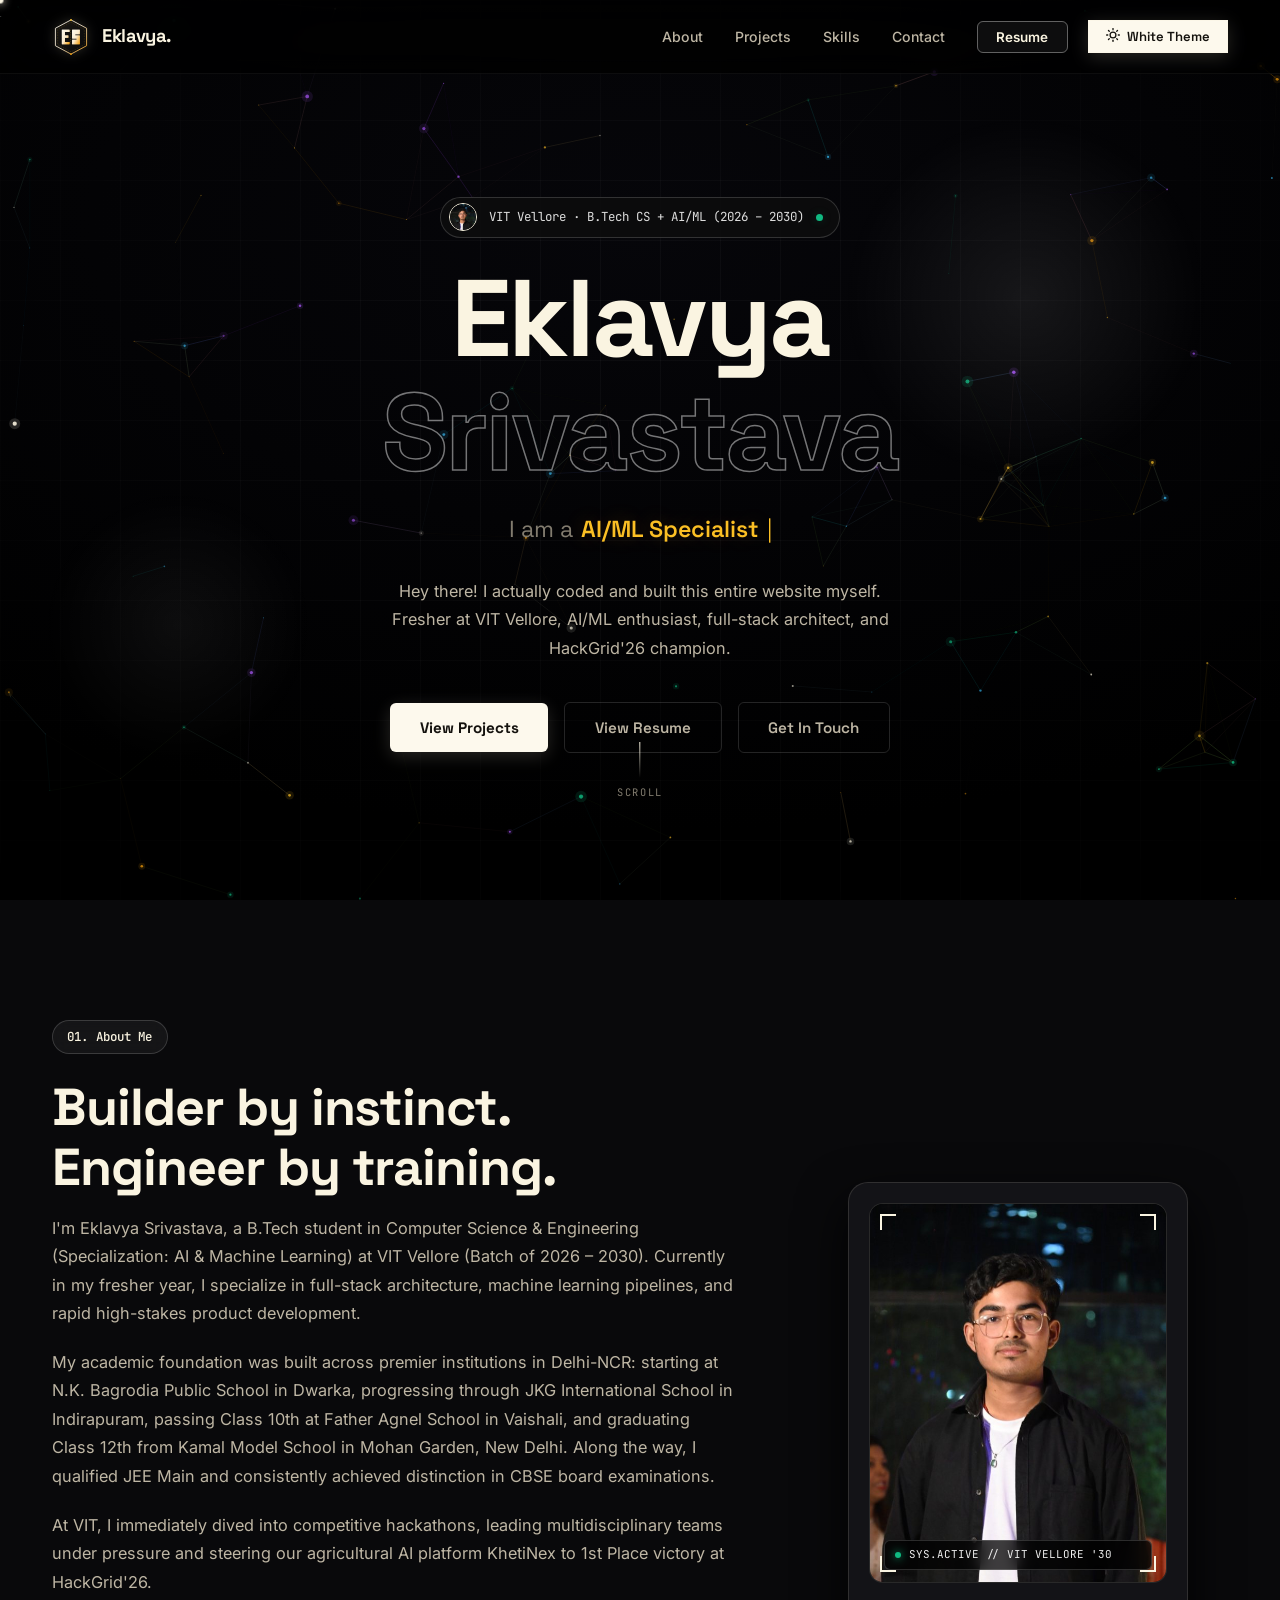
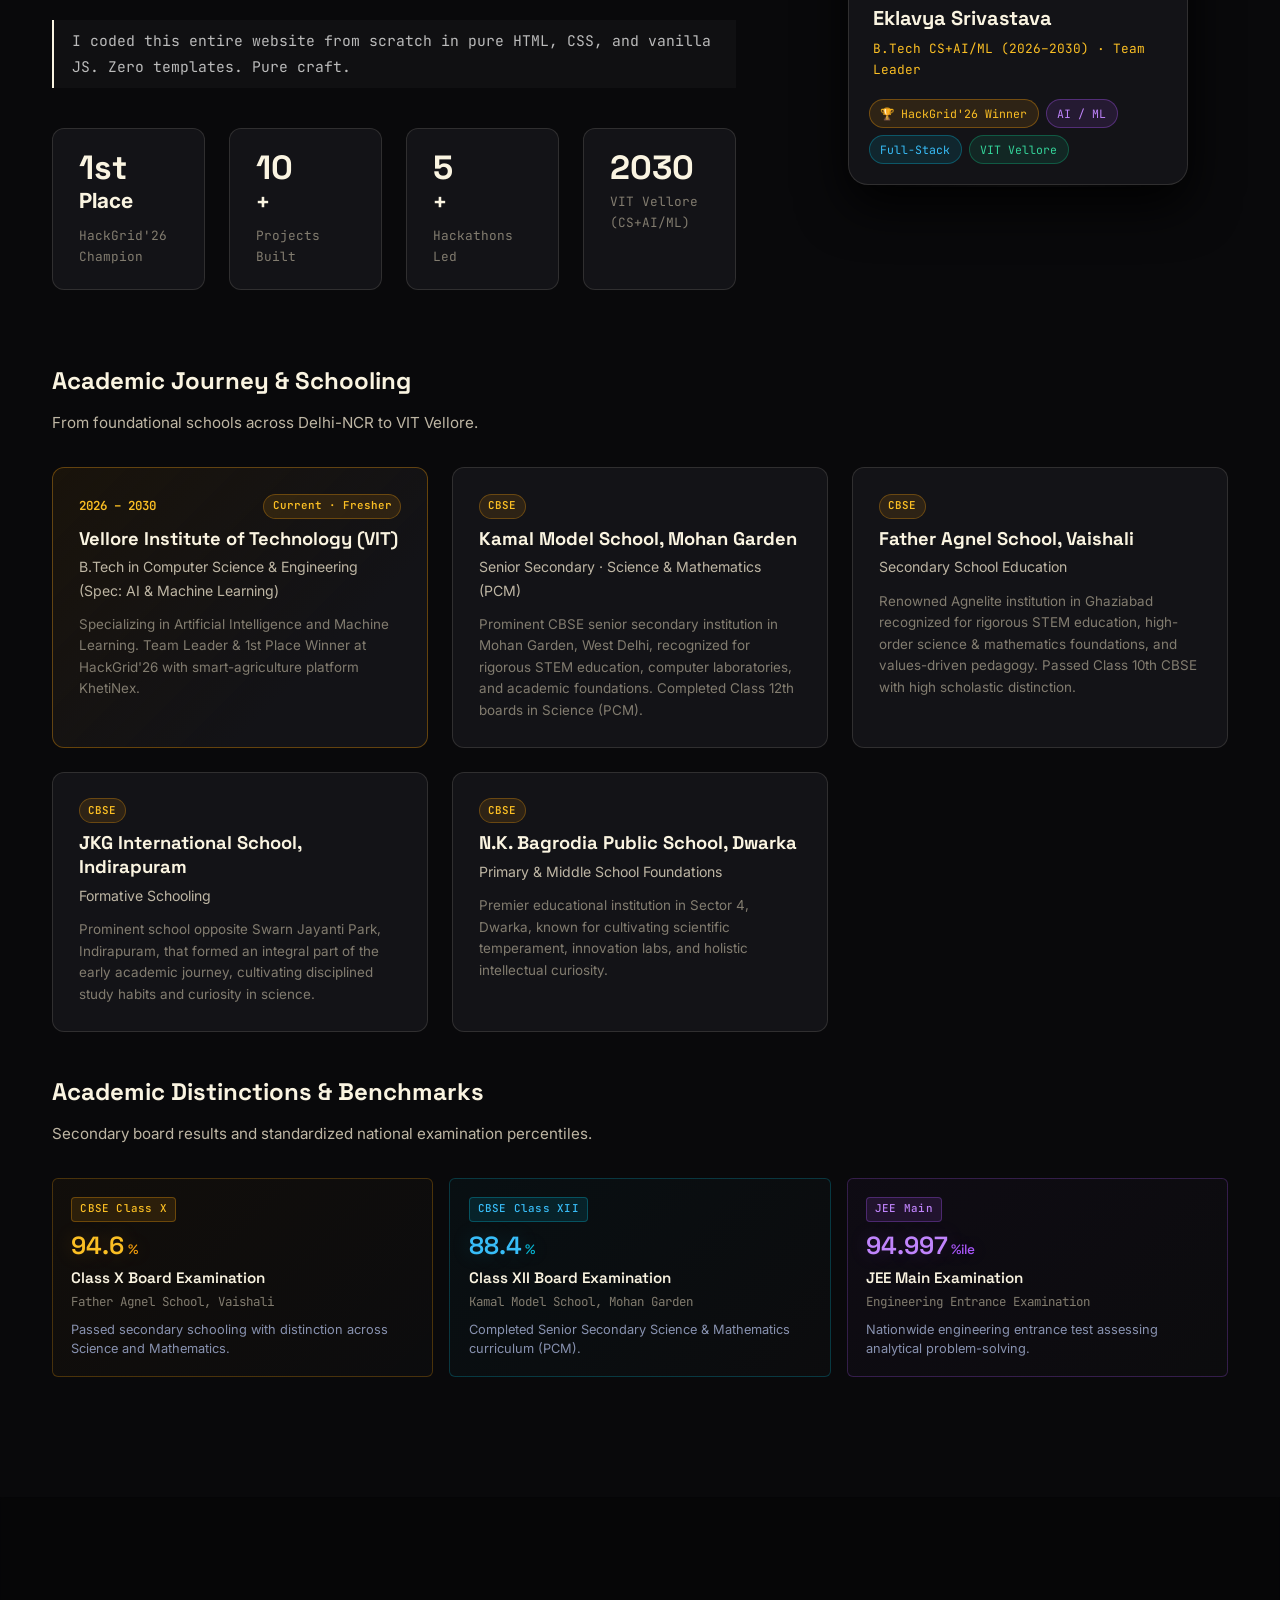
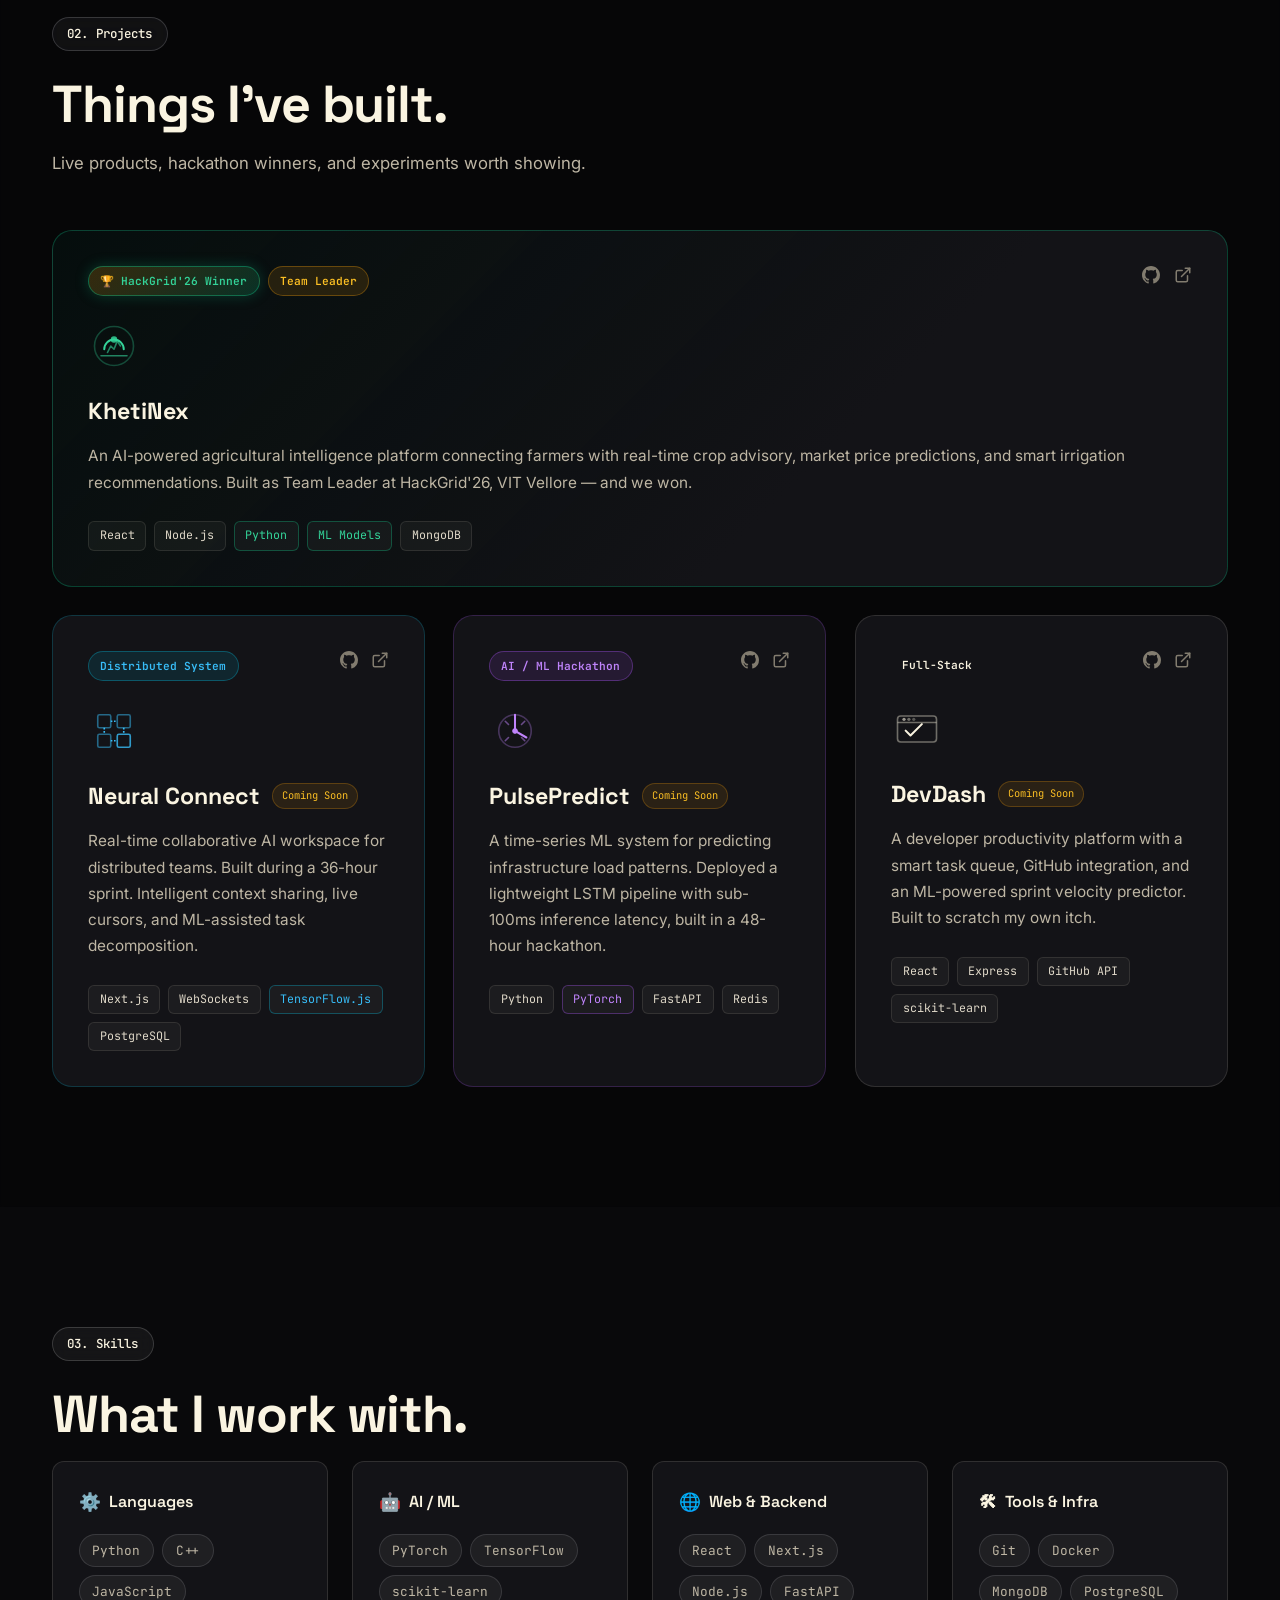
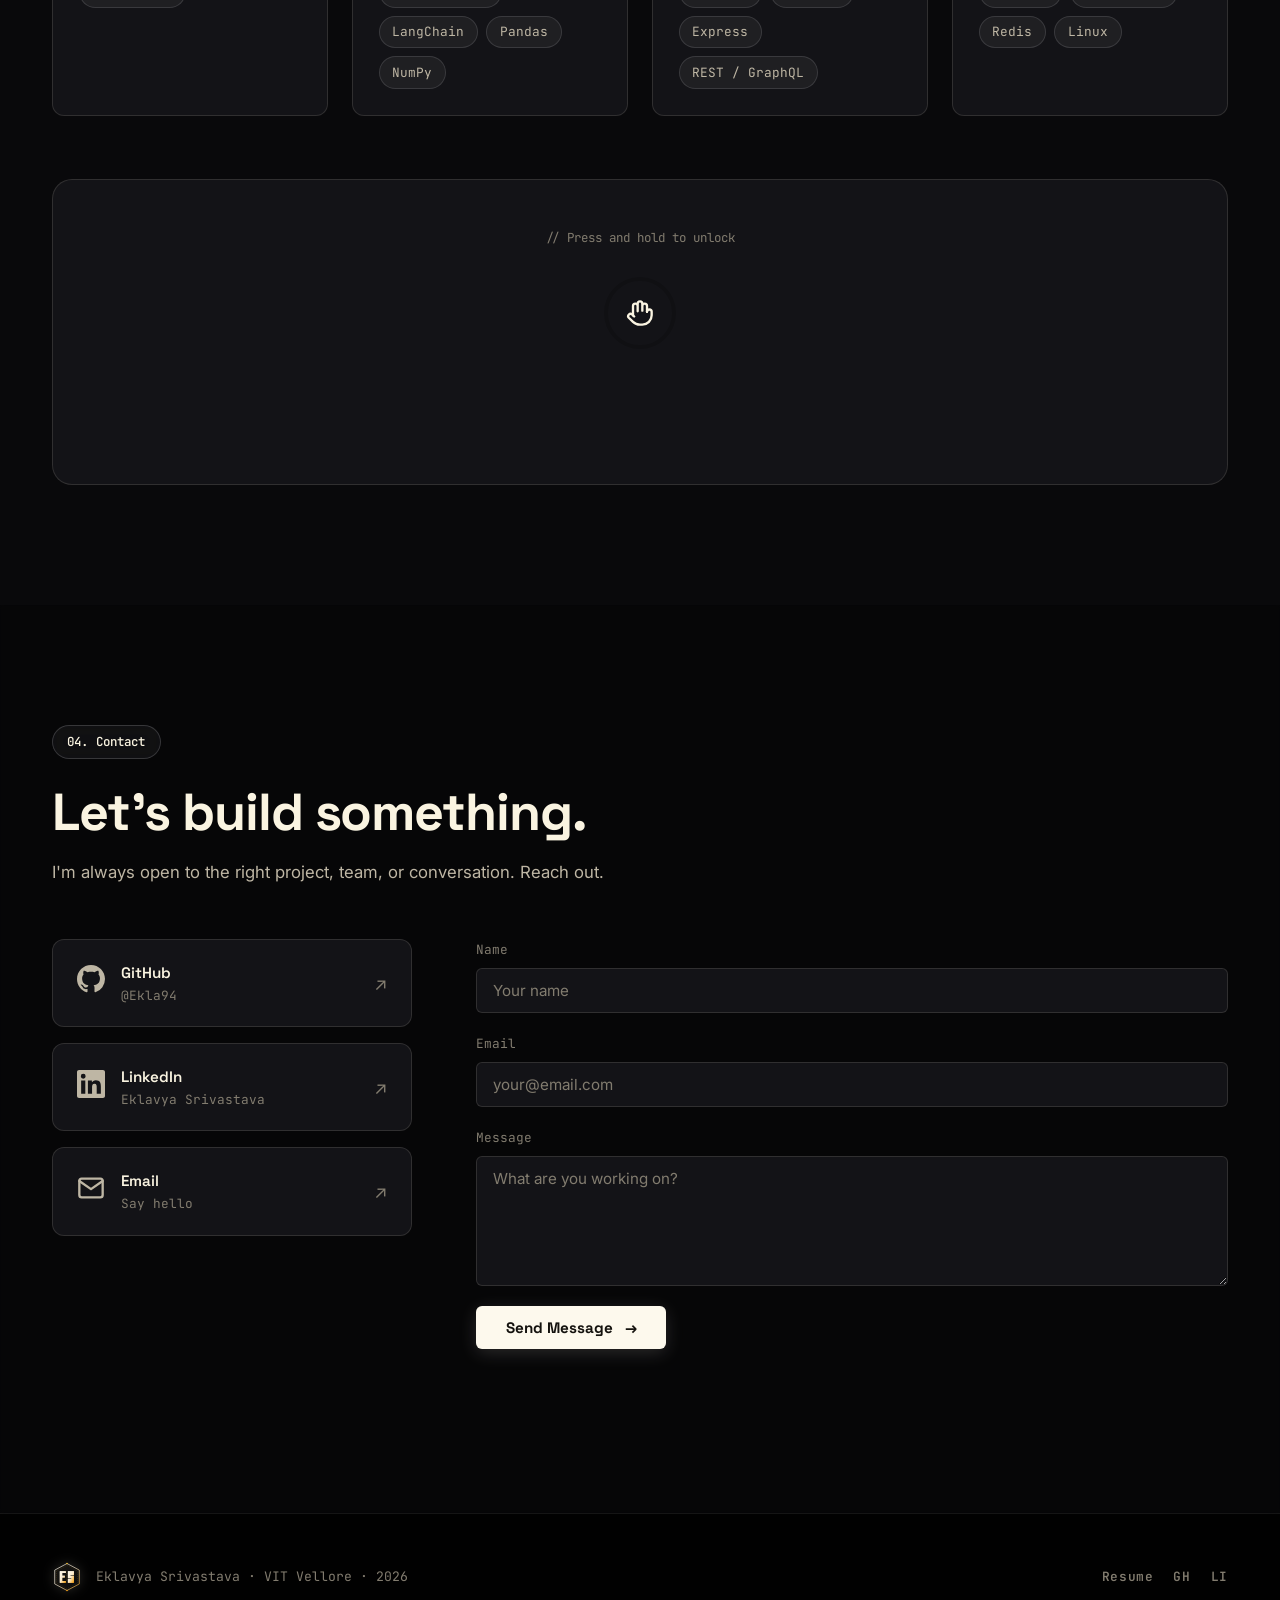
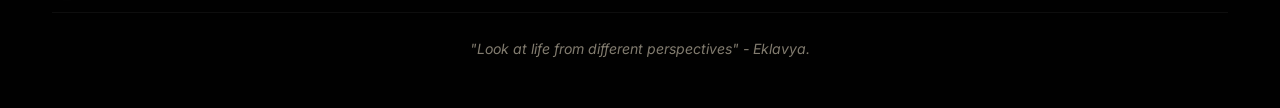
==== commit f85e8c74: "feat: adopt warm yellow-tinted off-white palette and harmonic color accents across themes" ====
--- a/index.html
+++ b/index.html
@@ -188,10 +188,10 @@
                   <p class="about-role-tag mono">B.Tech CS+AI/ML (2026–2030) · Team Leader</p>
                 </div>
                 <div class="about-card-tags">
-                  <span class="tag tag--accent">HackGrid'26 Winner</span>
-                  <span class="tag">AI / ML</span>
-                  <span class="tag">Full-Stack</span>
-                  <span class="tag">VIT Vellore</span>
+                  <span class="tag tag--gold">🏆 HackGrid'26 Winner</span>
+                  <span class="tag tag--violet">AI / ML</span>
+                  <span class="tag tag--cyan">Full-Stack</span>
+                  <span class="tag tag--emerald">VIT Vellore</span>
                 </div>
               </div>
               <div class="about-card-glow" aria-hidden="true"></div>
@@ -277,7 +277,7 @@
 
           <div class="benchmarks-grid">
             <!-- CBSE 10th -->
-            <div class="benchmark-card">
+            <div class="benchmark-card benchmark-card--gold">
               <div class="benchmark-top">
                 <span class="benchmark-tag">CBSE Class X</span>
               </div>
@@ -290,7 +290,7 @@
             </div>
 
             <!-- CBSE 12th -->
-            <div class="benchmark-card">
+            <div class="benchmark-card benchmark-card--cyan">
               <div class="benchmark-top">
                 <span class="benchmark-tag">CBSE Class XII</span>
               </div>
@@ -303,7 +303,7 @@
             </div>
 
             <!-- JEE Main -->
-            <div class="benchmark-card">
+            <div class="benchmark-card benchmark-card--violet">
               <div class="benchmark-top">
                 <span class="benchmark-tag">JEE Main</span>
               </div>
@@ -331,7 +331,7 @@
         <div class="projects-grid">
 
           <!-- KhetiNex — FEATURED -->
-          <article class="project-card project-card--featured tilt-card reveal" aria-label="KhetiNex project">
+          <article class="project-card project-card--featured project-card--khetinex tilt-card reveal" aria-label="KhetiNex project">
             <div class="project-card-inner">
               <div class="project-card-glow" aria-hidden="true"></div>
               <div class="project-header">
@@ -350,10 +350,10 @@
               </div>
               <div class="project-icon-wrap" aria-hidden="true">
                 <svg class="project-icon" viewBox="0 0 64 64" fill="none" xmlns="http://www.w3.org/2000/svg">
-                  <path d="M32 8C18.745 8 8 18.745 8 32s10.745 24 24 24 24-10.745 24-24S45.255 8 32 8z" stroke="var(--accent)" stroke-width="2" fill="none" opacity="0.3"/>
-                  <path d="M20 36c0-6.627 5.373-12 12-12s12 5.373 12 12" stroke="var(--accent)" stroke-width="2.5" stroke-linecap="round"/>
-                  <circle cx="32" cy="24" r="4" fill="var(--accent)" opacity="0.8"/>
-                  <path d="M16 44h32M24 40l4-8 4 4 4-10 4 6" stroke="var(--accent)" stroke-width="2" stroke-linecap="round" stroke-linejoin="round" opacity="0.6"/>
+                  <path d="M32 8C18.745 8 8 18.745 8 32s10.745 24 24 24 24-10.745 24-24S45.255 8 32 8z" stroke="var(--color-emerald-bright)" stroke-width="2" fill="none" opacity="0.3"/>
+                  <path d="M20 36c0-6.627 5.373-12 12-12s12 5.373 12 12" stroke="var(--color-emerald-bright)" stroke-width="2.5" stroke-linecap="round"/>
+                  <circle cx="32" cy="24" r="4" fill="var(--color-emerald-bright)" opacity="0.85"/>
+                  <path d="M16 44h32M24 40l4-8 4 4 4-10 4 6" stroke="var(--color-emerald-bright)" stroke-width="2" stroke-linecap="round" stroke-linejoin="round" opacity="0.6"/>
                 </svg>
               </div>
               <h3 class="project-title">KhetiNex</h3>
@@ -363,20 +363,20 @@
               <div class="project-stack">
                 <span class="tech-tag">React</span>
                 <span class="tech-tag">Node.js</span>
-                <span class="tech-tag">Python</span>
-                <span class="tech-tag">ML Models</span>
+                <span class="tech-tag" style="border-color: rgba(16, 185, 129, 0.35); color: var(--color-emerald-bright);">Python</span>
+                <span class="tech-tag" style="border-color: rgba(16, 185, 129, 0.35); color: var(--color-emerald-bright);">ML Models</span>
                 <span class="tech-tag">MongoDB</span>
               </div>
             </div>
           </article>
 
           <!-- Project 2 -->
-          <article class="project-card tilt-card reveal" aria-label="Hackathon project placeholder">
+          <article class="project-card project-card--neural tilt-card reveal" aria-label="Neural Connect project">
             <div class="project-card-inner">
               <div class="project-card-glow" aria-hidden="true"></div>
               <div class="project-header">
                 <div class="project-badges">
-                  <span class="badge badge--hack">Hackathon</span>
+                  <span class="badge badge--cyan">Distributed System</span>
                 </div>
                 <div class="project-links">
                   <a href="https://github.com/Ekla94" class="project-link" target="_blank" rel="noopener" aria-label="GitHub">
@@ -389,14 +389,14 @@
               </div>
               <div class="project-icon-wrap" aria-hidden="true">
                 <svg class="project-icon" viewBox="0 0 64 64" fill="none" xmlns="http://www.w3.org/2000/svg">
-                  <rect x="12" y="12" width="16" height="16" rx="2" stroke="var(--accent)" stroke-width="2" opacity="0.5"/>
-                  <rect x="36" y="12" width="16" height="16" rx="2" stroke="var(--accent)" stroke-width="2" opacity="0.5"/>
-                  <rect x="12" y="36" width="16" height="16" rx="2" stroke="var(--accent)" stroke-width="2" opacity="0.5"/>
-                  <rect x="36" y="36" width="16" height="16" rx="2" stroke="var(--accent)" stroke-width="2" opacity="0.8"/>
-                  <line x1="28" y1="20" x2="36" y2="20" stroke="var(--accent)" stroke-width="2" stroke-dasharray="2 2"/>
-                  <line x1="20" y1="28" x2="20" y2="36" stroke="var(--accent)" stroke-width="2" stroke-dasharray="2 2"/>
-                  <line x1="44" y1="28" x2="44" y2="36" stroke="var(--accent)" stroke-width="2" stroke-dasharray="2 2"/>
-                  <line x1="28" y1="44" x2="36" y2="44" stroke="var(--accent)" stroke-width="2" stroke-dasharray="2 2"/>
+                  <rect x="12" y="12" width="16" height="16" rx="2" stroke="var(--color-cyan-bright)" stroke-width="2" opacity="0.5"/>
+                  <rect x="36" y="12" width="16" height="16" rx="2" stroke="var(--color-cyan-bright)" stroke-width="2" opacity="0.5"/>
+                  <rect x="12" y="36" width="16" height="16" rx="2" stroke="var(--color-cyan-bright)" stroke-width="2" opacity="0.5"/>
+                  <rect x="36" y="36" width="16" height="16" rx="2" stroke="var(--color-cyan-bright)" stroke-width="2" opacity="0.8"/>
+                  <line x1="28" y1="20" x2="36" y2="20" stroke="var(--color-cyan-bright)" stroke-width="2" stroke-dasharray="2 2"/>
+                  <line x1="20" y1="28" x2="20" y2="36" stroke="var(--color-cyan-bright)" stroke-width="2" stroke-dasharray="2 2"/>
+                  <line x1="44" y1="28" x2="44" y2="36" stroke="var(--color-cyan-bright)" stroke-width="2" stroke-dasharray="2 2"/>
+                  <line x1="28" y1="44" x2="36" y2="44" stroke="var(--color-cyan-bright)" stroke-width="2" stroke-dasharray="2 2"/>
                 </svg>
               </div>
               <h3 class="project-title">Neural Connect <span class="coming-soon">Coming Soon</span></h3>
@@ -406,19 +406,19 @@
               <div class="project-stack">
                 <span class="tech-tag">Next.js</span>
                 <span class="tech-tag">WebSockets</span>
-                <span class="tech-tag">TensorFlow.js</span>
+                <span class="tech-tag" style="border-color: rgba(6, 182, 212, 0.35); color: var(--color-cyan-bright);">TensorFlow.js</span>
                 <span class="tech-tag">PostgreSQL</span>
               </div>
             </div>
           </article>
 
           <!-- Project 3 -->
-          <article class="project-card tilt-card reveal" aria-label="Hackathon project placeholder">
+          <article class="project-card project-card--pulse tilt-card reveal" aria-label="PulsePredict project">
             <div class="project-card-inner">
               <div class="project-card-glow" aria-hidden="true"></div>
               <div class="project-header">
                 <div class="project-badges">
-                  <span class="badge badge--hack">Hackathon</span>
+                  <span class="badge badge--violet">AI / ML Hackathon</span>
                 </div>
                 <div class="project-links">
                   <a href="https://github.com/Ekla94" class="project-link" target="_blank" rel="noopener" aria-label="GitHub">
@@ -431,10 +431,10 @@
               </div>
               <div class="project-icon-wrap" aria-hidden="true">
                 <svg class="project-icon" viewBox="0 0 64 64" fill="none" xmlns="http://www.w3.org/2000/svg">
-                  <circle cx="32" cy="32" r="20" stroke="var(--accent)" stroke-width="2" opacity="0.3"/>
-                  <path d="M32 12v20l14 8" stroke="var(--accent)" stroke-width="2.5" stroke-linecap="round"/>
-                  <circle cx="32" cy="32" r="3" fill="var(--accent)"/>
-                  <path d="M20 20l4 4M44 20l-4 4M20 44l4-4M44 44l-4-4" stroke="var(--accent)" stroke-width="2" stroke-linecap="round" opacity="0.5"/>
+                  <circle cx="32" cy="32" r="20" stroke="var(--color-violet-bright)" stroke-width="2" opacity="0.3"/>
+                  <path d="M32 12v20l14 8" stroke="var(--color-violet-bright)" stroke-width="2.5" stroke-linecap="round"/>
+                  <circle cx="32" cy="32" r="3" fill="var(--color-violet-bright)"/>
+                  <path d="M20 20l4 4M44 20l-4 4M20 44l4-4M44 44l-4-4" stroke="var(--color-violet-bright)" stroke-width="2" stroke-linecap="round" opacity="0.5"/>
                 </svg>
               </div>
               <h3 class="project-title">PulsePredict <span class="coming-soon">Coming Soon</span></h3>
@@ -443,7 +443,7 @@
               </p>
               <div class="project-stack">
                 <span class="tech-tag">Python</span>
-                <span class="tech-tag">PyTorch</span>
+                <span class="tech-tag" style="border-color: rgba(168, 85, 247, 0.35); color: var(--color-violet-bright);">PyTorch</span>
                 <span class="tech-tag">FastAPI</span>
                 <span class="tech-tag">Redis</span>
               </div>
--- a/assets/style.css
+++ b/assets/style.css
@@ -1,32 +1,46 @@
 /* ═══════════════════════════════════════════════════════════════
    EKLAVYA SRIVASTAVA — PORTFOLIO
-   Design System: Obsidian & Off-White (Luxury Monochrome + White Theme Mode)
+   Design System: Obsidian, Warm Ivory Off-White & Harmonic Color Accents
    ═══════════════════════════════════════════════════════════════ */
 
 /* ─── Tokens ─────────────────────────────────────────────────── */
 :root {
-  /* Default: Obsidian & Off-White Luxury Monochrome Theme */
+  /* Default: Obsidian & Warm Ivory Off-White Luxury Theme */
   --canvas:        #09090b;
   --canvas-raised: #121216;
   --panel:         #131317;
   --panel-hover:   #1a1a22;
-  --panel-border:  rgba(255, 255, 255, 0.12);
-  --panel-surface: rgba(255, 255, 255, 0.03);
-
-  /* Off-White & Titanium Accents */
-  --accent:        #f5f5f7;        /* Clean Off-White */
-  --accent-bright: #ffffff;        /* Pure White */
-  --accent-hover:  #e4e4e7;        /* Pearl Gray */
-  --accent-inverse:#09090b;        /* Black text for solid white buttons */
-  --accent-muted:  rgba(255, 255, 255, 0.08);
-  --accent-glow:   rgba(255, 255, 255, 0.15);
-  --accent-border: rgba(255, 255, 255, 0.25);
-
-  /* Balanced Monochrome Text */
-  --text-primary:   #ffffff;
-  --text-secondary: #a1a1aa;
-  --text-muted:     #71717a;
-  --border-subtle:  rgba(255, 255, 255, 0.08);
+  --panel-border:  rgba(250, 244, 225, 0.12);
+  --panel-surface: rgba(250, 244, 225, 0.03);
+
+  /* Warm Yellow-Tinted Off-White / Ivory Accents */
+  --accent:        #faf4e1;        /* Warm Ivory Off-White (Soft Yellow Undertone) */
+  --accent-bright: #fdf9ed;        /* Luminous Warm Ivory */
+  --accent-hover:  #f3e7c4;        /* Warm Cream/Parchment */
+  --accent-inverse:#14120e;        /* Deep Obsidian for text on solid off-white buttons */
+  --accent-muted:  rgba(250, 244, 225, 0.09);
+  --accent-glow:   rgba(250, 244, 225, 0.16);
+  --accent-border: rgba(250, 244, 225, 0.25);
+
+  /* Harmonic Color Palette */
+  --color-gold:         #f59e0b;
+  --color-gold-bright:  #fbbf24;
+  --color-gold-glow:    rgba(245, 158, 11, 0.22);
+  --color-emerald:      #10b981;
+  --color-emerald-bright:#34d399;
+  --color-emerald-glow: rgba(16, 185, 129, 0.22);
+  --color-cyan:         #06b6d4;
+  --color-cyan-bright:  #38bdf8;
+  --color-cyan-glow:    rgba(6, 182, 212, 0.22);
+  --color-violet:       #a855f7;
+  --color-violet-bright:#c084fc;
+  --color-violet-glow:  rgba(168, 85, 247, 0.22);
+
+  /* Balanced Warm Text Hierarchy */
+  --text-primary:   #faf4e1;
+  --text-secondary: #beb6a4;
+  --text-muted:     #827c6f;
+  --border-subtle:  rgba(250, 244, 225, 0.08);
 
   --font-display: 'Space Grotesk', -apple-system, BlinkMacSystemFont, sans-serif;
   --font-body:    'Inter', -apple-system, BlinkMacSystemFont, sans-serif;
@@ -88,7 +102,7 @@
 /* ─── Skip Link ─────────────────────────────────────────────────── */
 .skip-link {
   position: fixed; top: -100%; left: 1rem; z-index: 9999;
-  background: var(--accent); color: #000; padding: .5rem 1rem;
+  background: var(--accent); color: var(--accent-inverse); padding: .5rem 1rem;
   border-radius: var(--radius-sm); font-weight: 700;
   transition: top .2s;
 }
@@ -97,10 +111,10 @@
 /* ─── Scroll Progress Bar ───────────────────────────────────────── */
 .scroll-progress {
   position: fixed; top: 0; left: 0; right: 0; height: 2px;
-  background: linear-gradient(90deg, #71717a, #ffffff);
+  background: linear-gradient(90deg, #f59e0b, #10b981, #06b6d4, #a855f7);
   transform-origin: left;
   transform: scaleX(0); z-index: 9000;
-  box-shadow: 0 0 10px var(--accent-glow);
+  box-shadow: 0 0 10px rgba(245, 158, 11, 0.4);
   will-change: transform;
 }
 
@@ -265,12 +279,12 @@
 .btn:active { transform: translateY(0); }
 
 .btn-primary {
-  background: #ffffff; color: #09090b; font-weight: 700;
-  box-shadow: 0 4px 18px rgba(255, 255, 255, 0.16);
+  background: var(--accent-bright); color: var(--accent-inverse); font-weight: 700;
+  box-shadow: 0 4px 18px rgba(250, 244, 225, 0.16);
 }
 .btn-primary:hover {
   background: var(--accent-hover);
-  box-shadow: 0 0 30px rgba(255, 255, 255, 0.28);
+  box-shadow: 0 0 30px rgba(250, 244, 225, 0.28);
 }
 .btn-ghost {
   background: transparent; color: var(--text-secondary);
@@ -355,8 +369,8 @@
 }
 .hero-dot {
   width: 7px; height: 7px; border-radius: 50%;
-  background: var(--accent); display: inline-block;
-  box-shadow: 0 0 8px var(--accent);
+  background: var(--color-emerald); display: inline-block;
+  box-shadow: 0 0 10px var(--color-emerald-glow);
   animation: pulse 2s ease-in-out infinite;
 }
 .hero-badge-text {
@@ -393,9 +407,9 @@
   min-height: 2em;
 }
 .hero-role-prefix { color: var(--text-muted); }
-.hero-role-typed { color: var(--accent); font-weight: 600; }
+.hero-role-typed { color: var(--color-gold-bright); font-weight: 600; text-shadow: 0 0 20px var(--color-gold-glow); }
 .hero-cursor-blink {
-  color: var(--accent); font-weight: 300;
+  color: var(--color-gold-bright); font-weight: 300;
   animation: blink 1s step-end infinite;
 }
 
@@ -554,8 +568,8 @@
 }
 .hud-dot {
   width: 6px; height: 6px; border-radius: 50%;
-  background: var(--accent);
-  box-shadow: 0 0 6px var(--accent);
+  background: var(--color-emerald);
+  box-shadow: 0 0 8px var(--color-emerald);
 }
 
 .about-portrait-meta {
@@ -566,7 +580,7 @@
   color: var(--text-primary);
 }
 .about-role-tag {
-  font-size: .8rem; color: var(--accent); margin-top: .15rem;
+  font-size: .8rem; color: var(--color-gold-bright); margin-top: .15rem;
 }
 
 .about-card-tags {
@@ -574,15 +588,35 @@
 }
 .tag {
   font-family: var(--font-mono); font-size: .72rem;
-  background: rgba(255, 255, 255, 0.05);
-  border: 1px solid rgba(255, 255, 255, 0.16);
+  background: rgba(250, 244, 225, 0.05);
+  border: 1px solid rgba(250, 244, 225, 0.16);
   border-radius: 100px; padding: .25rem .65rem;
-  color: #e0e0e0;
+  color: #dfd8c8;
 }
 .tag.tag--accent {
-  background: rgba(255, 255, 255, 0.12);
-  border-color: rgba(255, 255, 255, 0.28);
-  color: var(--accent); font-weight: 600;
+  background: rgba(250, 244, 225, 0.12);
+  border-color: rgba(250, 244, 225, 0.28);
+  color: var(--accent-bright); font-weight: 600;
+}
+.tag.tag--gold {
+  background: rgba(245, 158, 11, 0.12);
+  border-color: rgba(245, 158, 11, 0.35);
+  color: var(--color-gold-bright);
+}
+.tag.tag--emerald {
+  background: rgba(16, 185, 129, 0.12);
+  border-color: rgba(16, 185, 129, 0.35);
+  color: var(--color-emerald-bright);
+}
+.tag.tag--cyan {
+  background: rgba(6, 182, 212, 0.12);
+  border-color: rgba(6, 182, 212, 0.35);
+  color: var(--color-cyan-bright);
+}
+.tag.tag--violet {
+  background: rgba(168, 85, 247, 0.12);
+  border-color: rgba(168, 85, 247, 0.35);
+  color: var(--color-violet-bright);
 }
 
 /* ─── Academic Journey & Schooling Timeline ───────────────────────── */
@@ -619,25 +653,29 @@
   box-shadow: 0 12px 35px rgba(255, 255, 255, 0.05);
 }
 .timeline-card--current {
-  border-color: rgba(255, 255, 255, 0.28);
-  background: linear-gradient(135deg, rgba(255, 255, 255, 0.05) 0%, var(--panel) 70%);
+  border-color: rgba(245, 158, 11, 0.35);
+  background: linear-gradient(135deg, rgba(245, 158, 11, 0.07) 0%, var(--panel) 70%);
+}
+.timeline-card--current:hover {
+  border-color: rgba(245, 158, 11, 0.55);
+  box-shadow: 0 12px 35px rgba(245, 158, 11, 0.1);
 }
 .timeline-period {
   font-family: var(--font-mono);
-  font-size: .78rem; color: var(--accent);
+  font-size: .78rem; color: var(--color-gold-bright);
   font-weight: 600; margin-bottom: .5rem;
   display: flex; align-items: center; justify-content: space-between;
 }
 .timeline-badge {
-  background: rgba(255, 255, 255, 0.12);
-  border: 1px solid rgba(255, 255, 255, 0.22);
+  background: rgba(245, 158, 11, 0.12);
+  border: 1px solid rgba(245, 158, 11, 0.3);
   border-radius: 100px; padding: .15rem .55rem;
-  font-size: .68rem; color: var(--accent);
+  font-size: .68rem; color: var(--color-gold-bright);
 }
 .timeline-school {
   font-family: var(--font-display);
   font-size: 1.15rem; font-weight: 700;
-  color: #ffffff; margin-bottom: .3rem;
+  color: var(--text-primary); margin-bottom: .3rem;
   line-height: 1.3;
 }
 .timeline-degree {
@@ -647,8 +685,8 @@
 .timeline-score {
   font-family: var(--font-mono); font-size: .74rem;
   color: var(--text-secondary);
-  background: rgba(255, 255, 255, 0.03);
-  border: 1px solid rgba(255, 255, 255, 0.08);
+  background: rgba(250, 244, 225, 0.03);
+  border: 1px solid rgba(250, 244, 225, 0.08);
   border-radius: 4px; padding: .18rem .5rem;
   display: inline-block; margin-bottom: .6rem;
   align-self: flex-start;
@@ -671,19 +709,86 @@
   gap: 1rem;
 }
 .benchmark-card {
-  background: rgba(255, 255, 255, 0.015);
-  border: 1px solid rgba(255, 255, 255, 0.07);
+  background: rgba(250, 244, 225, 0.02);
+  border: 1px solid rgba(250, 244, 225, 0.09);
   border-radius: var(--radius-sm);
   padding: 1.1rem 1.15rem;
   display: flex;
   flex-direction: column;
   position: relative;
-  transition: border-color .25s, background .25s;
+  transition: border-color .25s, background .25s, box-shadow .25s;
 }
 .benchmark-card:hover {
-  border-color: rgba(255, 255, 255, 0.22);
-  background: rgba(255, 255, 255, 0.02);
-}
+  border-color: rgba(250, 244, 225, 0.28);
+  background: rgba(250, 244, 225, 0.04);
+}
+
+/* Solar Gold Distinction (Class X) */
+.benchmark-card--gold {
+  border-color: rgba(245, 158, 11, 0.25);
+  background: linear-gradient(135deg, rgba(245, 158, 11, 0.04) 0%, rgba(250, 244, 225, 0.015) 100%);
+}
+.benchmark-card--gold:hover {
+  border-color: rgba(245, 158, 11, 0.5);
+  box-shadow: 0 6px 24px rgba(245, 158, 11, 0.12);
+}
+.benchmark-card--gold .benchmark-tag {
+  color: var(--color-gold-bright);
+  background: rgba(245, 158, 11, 0.12);
+  border-color: rgba(245, 158, 11, 0.32);
+}
+.benchmark-card--gold .benchmark-value {
+  color: var(--color-gold-bright);
+  text-shadow: 0 0 20px var(--color-gold-glow);
+}
+.benchmark-card--gold .benchmark-unit {
+  color: var(--color-gold);
+}
+
+/* Technical Cyan Distinction (Class XII) */
+.benchmark-card--cyan {
+  border-color: rgba(6, 182, 212, 0.25);
+  background: linear-gradient(135deg, rgba(6, 182, 212, 0.04) 0%, rgba(250, 244, 225, 0.015) 100%);
+}
+.benchmark-card--cyan:hover {
+  border-color: rgba(6, 182, 212, 0.5);
+  box-shadow: 0 6px 24px rgba(6, 182, 212, 0.12);
+}
+.benchmark-card--cyan .benchmark-tag {
+  color: var(--color-cyan-bright);
+  background: rgba(6, 182, 212, 0.12);
+  border-color: rgba(6, 182, 212, 0.32);
+}
+.benchmark-card--cyan .benchmark-value {
+  color: var(--color-cyan-bright);
+  text-shadow: 0 0 20px var(--color-cyan-glow);
+}
+.benchmark-card--cyan .benchmark-unit {
+  color: var(--color-cyan);
+}
+
+/* Electric Violet Distinction (JEE Main) */
+.benchmark-card--violet {
+  border-color: rgba(168, 85, 247, 0.25);
+  background: linear-gradient(135deg, rgba(168, 85, 247, 0.04) 0%, rgba(250, 244, 225, 0.015) 100%);
+}
+.benchmark-card--violet:hover {
+  border-color: rgba(168, 85, 247, 0.5);
+  box-shadow: 0 6px 24px rgba(168, 85, 247, 0.12);
+}
+.benchmark-card--violet .benchmark-tag {
+  color: var(--color-violet-bright);
+  background: rgba(168, 85, 247, 0.12);
+  border-color: rgba(168, 85, 247, 0.32);
+}
+.benchmark-card--violet .benchmark-value {
+  color: var(--color-violet-bright);
+  text-shadow: 0 0 20px var(--color-violet-glow);
+}
+.benchmark-card--violet .benchmark-unit {
+  color: var(--color-violet);
+}
+
 .benchmark-top {
   display: flex;
   align-items: center;
@@ -694,8 +799,8 @@
   font-family: var(--font-mono);
   font-size: 0.68rem;
   color: var(--text-secondary);
-  background: rgba(255, 255, 255, 0.04);
-  border: 1px solid rgba(255, 255, 255, 0.08);
+  background: rgba(250, 244, 225, 0.04);
+  border: 1px solid rgba(250, 244, 225, 0.1);
   border-radius: 4px;
   padding: 0.15rem 0.5rem;
   font-weight: 500;
@@ -763,18 +868,55 @@
   will-change: transform;
 }
 .project-card:hover {
-  border-color: rgba(255, 255, 255, 0.28);
-  box-shadow: 0 20px 60px rgba(0, 0, 0, 0.8), 0 0 25px rgba(255, 255, 255, 0.08);
+  border-color: rgba(250, 244, 225, 0.28);
+  box-shadow: 0 20px 60px rgba(0, 0, 0, 0.8), 0 0 25px rgba(250, 244, 225, 0.08);
 }
 
 .project-card--featured {
   grid-column: 1 / -1;
-  border-color: rgba(255, 255, 255, 0.22);
-  background: linear-gradient(135deg, rgba(255, 255, 255, 0.03) 0%, var(--panel) 60%);
+  border-color: rgba(16, 185, 129, 0.3);
+  background: linear-gradient(135deg, rgba(16, 185, 129, 0.05) 0%, var(--panel) 65%);
 }
 .project-card--featured:hover {
-  border-color: rgba(255, 255, 255, 0.35);
-  box-shadow: 0 25px 70px rgba(0, 0, 0, 0.9), 0 0 40px rgba(255, 255, 255, 0.12);
+  border-color: rgba(16, 185, 129, 0.55);
+  box-shadow: 0 25px 70px rgba(0, 0, 0, 0.9), 0 0 40px rgba(16, 185, 129, 0.2);
+}
+
+/* KhetiNex Emerald Jade Accent */
+.project-card--khetinex .project-icon path {
+  stroke: var(--color-emerald-bright);
+}
+.project-card--khetinex .project-icon circle {
+  fill: var(--color-emerald-bright);
+}
+
+/* Neural Connect Cyan Accent */
+.project-card--neural {
+  border-color: rgba(6, 182, 212, 0.22);
+}
+.project-card--neural:hover {
+  border-color: rgba(6, 182, 212, 0.55);
+  box-shadow: 0 25px 70px rgba(0, 0, 0, 0.9), 0 0 35px rgba(6, 182, 212, 0.18);
+}
+.project-card--neural .project-icon rect,
+.project-card--neural .project-icon line {
+  stroke: var(--color-cyan-bright);
+}
+
+/* PulsePredict Electric Violet Accent */
+.project-card--pulse {
+  border-color: rgba(168, 85, 247, 0.22);
+}
+.project-card--pulse:hover {
+  border-color: rgba(168, 85, 247, 0.55);
+  box-shadow: 0 25px 70px rgba(0, 0, 0, 0.9), 0 0 35px rgba(168, 85, 247, 0.18);
+}
+.project-card--pulse .project-icon circle,
+.project-card--pulse .project-icon path {
+  stroke: var(--color-violet-bright);
+}
+.project-card--pulse .project-icon circle[r="3"] {
+  fill: var(--color-violet-bright);
 }
 
 .project-card-inner {
@@ -785,7 +927,7 @@
 
 .project-card-glow {
   position: absolute; inset: 0; border-radius: inherit;
-  background: radial-gradient(circle at var(--mx, 50%) var(--my, 50%), rgba(255, 255, 255, 0.08), transparent 55%);
+  background: radial-gradient(circle at var(--mx, 50%) var(--my, 50%), rgba(250, 244, 225, 0.08), transparent 55%);
   opacity: 0; transition: opacity .3s; pointer-events: none;
 }
 .project-card:hover .project-card-glow { opacity: 1; }
@@ -801,21 +943,25 @@
   padding: .28rem .7rem; border-radius: 100px;
 }
 .badge--win {
-  background: rgba(255, 255, 255, 0.12); border: 1px solid rgba(255, 255, 255, 0.35);
-  color: var(--accent);
-  box-shadow: 0 0 10px rgba(255, 255, 255, 0.16);
+  background: linear-gradient(135deg, rgba(245, 158, 11, 0.2), rgba(16, 185, 129, 0.2));
+  border: 1px solid rgba(16, 185, 129, 0.45);
+  color: var(--color-emerald-bright);
+  box-shadow: 0 0 14px rgba(16, 185, 129, 0.25);
 }
 .badge--role {
-  background: rgba(255, 255, 255, 0.05); border: 1px solid rgba(255, 255, 255, 0.15);
-  color: #ddd;
-}
-.badge--hack {
-  background: rgba(255, 120, 0, 0.1); border: 1px solid rgba(255, 120, 0, 0.3);
-  color: #ff9944;
-}
-.badge--fs {
-  background: rgba(255, 180, 0, 0.1); border: 1px solid rgba(255, 180, 0, 0.3);
-  color: #ffbb33;
+  background: rgba(245, 158, 11, 0.12);
+  border: 1px solid rgba(245, 158, 11, 0.32);
+  color: var(--color-gold-bright);
+}
+.badge--cyan, .badge--hack {
+  background: rgba(6, 182, 212, 0.12);
+  border: 1px solid rgba(6, 182, 212, 0.35);
+  color: var(--color-cyan-bright);
+}
+.badge--violet {
+  background: rgba(168, 85, 247, 0.12);
+  border: 1px solid rgba(168, 85, 247, 0.35);
+  color: var(--color-violet-bright);
 }
 
 .project-links { display: flex; gap: .85rem; }
@@ -823,7 +969,7 @@
   color: var(--text-muted); transition: color .2s, transform .2s;
   display: flex; align-items: center;
 }
-.project-link:hover { color: var(--accent); transform: translateY(-2px); }
+.project-link:hover { color: var(--color-gold-bright); transform: translateY(-2px); }
 
 .project-icon-wrap {
   width: 52px; height: 52px; margin-bottom: 1.25rem;
@@ -833,11 +979,13 @@
 .project-title {
   font-family: var(--font-display); font-size: 1.45rem; font-weight: 700;
   margin-bottom: .85rem; display: flex; align-items: center; gap: .75rem;
+  color: var(--text-primary);
 }
 .coming-soon {
   font-size: .65rem; font-family: var(--font-mono); font-weight: 400;
-  color: var(--text-muted);
-  background: rgba(255, 255, 255, 0.04); border: 1px solid rgba(255, 255, 255, 0.08);
+  color: var(--color-gold-bright);
+  background: rgba(245, 158, 11, 0.1);
+  border: 1px solid rgba(245, 158, 11, 0.25);
   border-radius: 100px; padding: .2rem .55rem;
 }
 
@@ -849,9 +997,15 @@
 .project-stack { display: flex; gap: .5rem; flex-wrap: wrap; }
 .tech-tag {
   font-family: var(--font-mono); font-size: .73rem;
-  color: #aaa; background: rgba(255, 255, 255, 0.04);
-  border: 1px solid rgba(255, 255, 255, 0.08);
+  color: #dfd8c8; background: rgba(250, 244, 225, 0.04);
+  border: 1px solid rgba(250, 244, 225, 0.1);
   border-radius: var(--radius-sm); padding: .25rem .65rem;
+  transition: border-color .2s, color .2s, background .2s;
+}
+.tech-tag:hover {
+  border-color: rgba(245, 158, 11, 0.4);
+  color: var(--color-gold-bright);
+  background: rgba(245, 158, 11, 0.08);
 }
 
 /* ─── SKILLS ─────────────────────────────────────────────────────── */
@@ -1422,9 +1576,9 @@
   .skill-pill {
     font-size: 0.76rem;
     padding: 0.3rem 0.7rem;
-    background: rgba(255, 255, 255, 0.08);
-    border: 1px solid rgba(255, 255, 255, 0.22);
-    color: #ffffff;
+    background: rgba(250, 244, 225, 0.08);
+    border: 1px solid rgba(250, 244, 225, 0.22);
+    color: var(--text-primary);
   }
   .interactive-moment {
     padding: 2.25rem 1.25rem;
@@ -1509,9 +1663,9 @@
   gap: 0.85rem;
 }
 .theme-toggle-btn {
-  background: #ffffff;
-  color: #09090b;
-  border: 1px solid rgba(255, 255, 255, 0.4);
+  background: var(--accent-bright);
+  color: var(--accent-inverse);
+  border: 1px solid rgba(250, 244, 225, 0.45);
   border-radius: var(--radius-full);
   padding: 0.44rem 1.05rem;
   font-family: var(--font-display);
@@ -1522,28 +1676,28 @@
   gap: 0.48rem;
   cursor: pointer;
   transition: transform 0.2s var(--ease-out), box-shadow 0.2s, background 0.2s, color 0.2s, border-color 0.2s;
-  box-shadow: 0 4px 18px rgba(255, 255, 255, 0.16);
+  box-shadow: 0 4px 18px rgba(250, 244, 225, 0.16);
   text-decoration: none;
   line-height: 1;
   white-space: nowrap;
 }
 .theme-toggle-btn:hover {
   transform: translateY(-2px);
-  box-shadow: 0 6px 24px rgba(255, 255, 255, 0.26);
-  background: #f4f4f5;
+  box-shadow: 0 6px 24px rgba(250, 244, 225, 0.28);
+  background: var(--accent-hover);
 }
 .theme-toggle-btn .icon-moon { display: none; }
 .theme-toggle-btn .icon-sun  { display: inline-block; }
 
 /* In Light / White Theme Mode */
 html[data-theme="light"] .theme-toggle-btn {
-  background: #111114;
-  color: #faf8f5;
+  background: #1c1917;
+  color: #faf4e6;
   border: 1px solid rgba(0, 0, 0, 0.2);
   box-shadow: 0 4px 18px rgba(0, 0, 0, 0.12);
 }
 html[data-theme="light"] .theme-toggle-btn:hover {
-  background: #27272a;
+  background: #292524;
   box-shadow: 0 6px 24px rgba(0, 0, 0, 0.2);
 }
 html[data-theme="light"] .theme-toggle-btn .icon-sun  { display: none; }
@@ -1600,26 +1754,26 @@
 
 /* ─── White Theme / Light Mode (Complete System Overrides) ────────── */
 html[data-theme="light"] {
-  /* Warm Gallery Off-White Palette */
-  --canvas:        #faf8f5;
-  --canvas-raised: #f3efe8;
-  --panel:         #ffffff;
-  --panel-hover:   #f8f6f0;
-  --panel-border:  rgba(0, 0, 0, 0.09);
-  --panel-surface: rgba(0, 0, 0, 0.02);
-
-  --accent:        #111114;
-  --accent-bright: #000000;
-  --accent-hover:  #27272a;
-  --accent-inverse:#faf8f5;
+  /* Warm Parchment / Linen Off-White Palette (Soft Yellow Tint) */
+  --canvas:        #faf4e6;
+  --canvas-raised: #f3eccf;
+  --panel:         #fffdf7;
+  --panel-hover:   #fbf5e2;
+  --panel-border:  rgba(180, 150, 95, 0.2);
+  --panel-surface: rgba(180, 150, 95, 0.05);
+
+  --accent:        #1c1917;
+  --accent-bright: #14120e;
+  --accent-hover:  #292524;
+  --accent-inverse:#faf4e6;
   --accent-muted:  rgba(0, 0, 0, 0.06);
-  --accent-glow:   rgba(0, 0, 0, 0.08);
-  --accent-border: rgba(0, 0, 0, 0.2);
-
-  --text-primary:   #111114;
-  --text-secondary: #52525b;
-  --text-muted:     #71717a;
-  --border-subtle:  rgba(0, 0, 0, 0.08);
+  --accent-glow:   rgba(180, 150, 95, 0.12);
+  --accent-border: rgba(180, 150, 95, 0.25);
+
+  --text-primary:   #1c1917;
+  --text-secondary: #57534e;
+  --text-muted:     #78716c;
+  --border-subtle:  rgba(180, 150, 95, 0.18);
 }
 
 html[data-theme="light"] body {
@@ -1628,102 +1782,102 @@
 }
 
 html[data-theme="light"] .cursor-dot {
-  background: #111114;
+  background: #1c1917;
   box-shadow: 0 0 8px rgba(0, 0, 0, 0.2);
 }
 html[data-theme="light"] .cursor-ring {
-  border-color: rgba(17, 17, 20, 0.35);
+  border-color: rgba(28, 25, 23, 0.35);
 }
 
 html[data-theme="light"] .nav {
-  background: rgba(250, 248, 245, 0.88);
-  border-bottom: 1px solid rgba(0, 0, 0, 0.08);
+  background: rgba(250, 244, 230, 0.92);
+  border-bottom: 1px solid rgba(180, 150, 95, 0.2);
 }
 html[data-theme="light"] .nav.scrolled {
-  background: rgba(250, 248, 245, 0.96);
-  border-bottom-color: rgba(0, 0, 0, 0.14);
-  box-shadow: 0 8px 30px rgba(0, 0, 0, 0.05);
+  background: rgba(250, 244, 230, 0.98);
+  border-bottom-color: rgba(180, 150, 95, 0.28);
+  box-shadow: 0 8px 30px rgba(180, 150, 95, 0.08);
 }
 html[data-theme="light"] .nav-logo-text {
-  color: #111114;
+  color: #1c1917;
 }
 html[data-theme="light"] .nav-link {
-  color: #52525b;
+  color: #57534e;
 }
 html[data-theme="light"] .nav-link:hover,
 html[data-theme="light"] .nav-link.active {
-  color: #111114;
+  color: #1c1917;
 }
 html[data-theme="light"] .nav-cta {
-  border-color: rgba(0, 0, 0, 0.2);
-  background: rgba(0, 0, 0, 0.03);
-  color: #111114;
+  border-color: rgba(180, 150, 95, 0.35);
+  background: rgba(180, 150, 95, 0.08);
+  color: #1c1917;
 }
 html[data-theme="light"] .nav-cta:hover {
-  background: #111114;
-  color: #ffffff;
+  background: #1c1917;
+  color: #faf4e6;
   box-shadow: 0 4px 14px rgba(0, 0, 0, 0.15);
 }
 html[data-theme="light"] .nav-hamburger span {
-  background: #111114;
+  background: #1c1917;
 }
 
 html[data-theme="light"] .neural-canvas {
-  background: radial-gradient(ellipse 95% 75% at 50% 25%, #ffffff 0%, #faf8f5 90%) !important;
+  background: radial-gradient(ellipse 95% 75% at 50% 25%, #faf4e6 0%, #f1e7cc 90%) !important;
 }
 
 html[data-theme="light"] .hero-grid {
   background-image:
-    linear-gradient(rgba(0, 0, 0, 0.04) 1px, transparent 1px),
-    linear-gradient(90deg, rgba(0, 0, 0, 0.04) 1px, transparent 1px);
+    linear-gradient(rgba(180, 150, 95, 0.08) 1px, transparent 1px),
+    linear-gradient(90deg, rgba(180, 150, 95, 0.08) 1px, transparent 1px);
 }
 
 html[data-theme="light"] .hero-portrait-badge {
-  background: #ffffff;
-  border: 1px solid rgba(0, 0, 0, 0.1);
-  box-shadow: 0 4px 16px rgba(0, 0, 0, 0.05);
+  background: #fffdf7;
+  border: 1px solid rgba(180, 150, 95, 0.22);
+  box-shadow: 0 4px 16px rgba(180, 150, 95, 0.08);
 }
 html[data-theme="light"] .hero-badge-text {
-  color: #111114;
+  color: #1c1917;
 }
 
 html[data-theme="light"] .hero-name-first {
-  color: #111114;
+  color: #1c1917;
 }
 html[data-theme="light"] .hero-name-last {
   color: transparent;
-  -webkit-text-stroke: 1.5px rgba(17, 17, 20, 0.45);
+  -webkit-text-stroke: 1.5px rgba(28, 25, 23, 0.45);
 }
 html[data-theme="light"] .hero-name-last:hover {
-  color: #111114;
+  color: #1c1917;
   -webkit-text-stroke: 1.5px transparent;
-  text-shadow: 0 0 35px rgba(0, 0, 0, 0.08);
+  text-shadow: 0 0 35px rgba(180, 150, 95, 0.15);
 }
 
 html[data-theme="light"] .hero-accent-1,
 html[data-theme="light"] .hero-accent-2 {
-  background: radial-gradient(circle, rgba(0, 0, 0, 0.03) 0%, transparent 68%);
+  background: radial-gradient(circle, rgba(245, 158, 11, 0.06) 0%, transparent 68%);
 }
 
 html[data-theme="light"] .scroll-cue-line {
-  background: linear-gradient(to bottom, #111114, transparent);
+  background: linear-gradient(to bottom, #d97706, transparent);
 }
 
 html[data-theme="light"] .btn-ghost {
-  color: #52525b;
-  border: 1px solid rgba(0, 0, 0, 0.14);
+  color: #57534e;
+  border: 1px solid rgba(180, 150, 95, 0.25);
 }
 html[data-theme="light"] .btn-ghost:hover {
-  color: #111114;
-  border-color: rgba(0, 0, 0, 0.3);
-  background: rgba(0, 0, 0, 0.04);
+  color: #1c1917;
+  border-color: rgba(180, 150, 95, 0.45);
+  background: rgba(180, 150, 95, 0.08);
 }
 
 html[data-theme="light"] .chip {
-  background: #ffffff;
-  border: 1px solid rgba(0, 0, 0, 0.1);
-  color: #111114;
-  box-shadow: 0 2px 8px rgba(0, 0, 0, 0.03);
+  background: #fffdf7;
+  border: 1px solid rgba(180, 150, 95, 0.22);
+  color: #1c1917;
+  box-shadow: 0 2px 8px rgba(180, 150, 95, 0.05);
 }
 
 html[data-theme="light"] .about-card-inner,
@@ -1735,106 +1889,144 @@
 html[data-theme="light"] .benchmark-card,
 html[data-theme="light"] .interactive-moment,
 html[data-theme="light"] .tilt-card {
-  background: #ffffff !important;
-  border-color: rgba(0, 0, 0, 0.09) !important;
-  box-shadow: 0 4px 20px rgba(0, 0, 0, 0.04) !important;
+  background: #fffdf7 !important;
+  border-color: rgba(180, 150, 95, 0.2) !important;
+  box-shadow: 0 4px 20px rgba(180, 150, 95, 0.06) !important;
 }
 
 html[data-theme="light"] .timeline-card--current {
-  border-color: rgba(0, 0, 0, 0.28) !important;
+  border-color: rgba(217, 119, 6, 0.45) !important;
+  background: linear-gradient(135deg, rgba(245, 158, 11, 0.08) 0%, #fffdf7 70%) !important;
 }
 
 html[data-theme="light"] .timeline-period {
-  color: #111114;
+  color: #b45309;
 }
 html[data-theme="light"] .timeline-badge {
-  background: rgba(0, 0, 0, 0.05);
-  border-color: rgba(0, 0, 0, 0.12);
-  color: #111114;
+  background: rgba(245, 158, 11, 0.12);
+  border-color: rgba(217, 119, 6, 0.35);
+  color: #b45309;
 }
 html[data-theme="light"] .timeline-school,
 html[data-theme="light"] .benchmark-title {
-  color: #111114;
+  color: #1c1917;
 }
 html[data-theme="light"] .timeline-desc,
 html[data-theme="light"] .benchmark-desc {
-  color: #52525b;
+  color: #57534e;
+}
+
+/* Light mode benchmark card color enhancements */
+html[data-theme="light"] .benchmark-card--gold .benchmark-value {
+  color: #b45309;
+}
+html[data-theme="light"] .benchmark-card--gold .benchmark-unit {
+  color: #d97706;
+}
+html[data-theme="light"] .benchmark-card--gold .benchmark-tag {
+  color: #b45309;
+  background: rgba(245, 158, 11, 0.12);
+  border-color: rgba(217, 119, 6, 0.35);
+}
+
+html[data-theme="light"] .benchmark-card--cyan .benchmark-value {
+  color: #0369a1;
+}
+html[data-theme="light"] .benchmark-card--cyan .benchmark-unit {
+  color: #0284c7;
+}
+html[data-theme="light"] .benchmark-card--cyan .benchmark-tag {
+  color: #0369a1;
+  background: rgba(6, 182, 212, 0.12);
+  border-color: rgba(6, 182, 212, 0.35);
+}
+
+html[data-theme="light"] .benchmark-card--violet .benchmark-value {
+  color: #6d28d9;
+}
+html[data-theme="light"] .benchmark-card--violet .benchmark-unit {
+  color: #7c3aed;
+}
+html[data-theme="light"] .benchmark-card--violet .benchmark-tag {
+  color: #6d28d9;
+  background: rgba(168, 85, 247, 0.12);
+  border-color: rgba(168, 85, 247, 0.35);
 }
 
 html[data-theme="light"] .stat-card {
-  background: #ffffff;
-  border: 1px solid rgba(0, 0, 0, 0.09);
-  box-shadow: 0 4px 16px rgba(0, 0, 0, 0.04);
+  background: #fffdf7;
+  border: 1px solid rgba(180, 150, 95, 0.2);
+  box-shadow: 0 4px 16px rgba(180, 150, 95, 0.06);
 }
 html[data-theme="light"] .stat-number {
-  color: #111114;
+  color: #1c1917;
 }
 
 html[data-theme="light"] .form-input {
-  background: #ffffff !important;
-  border: 1px solid rgba(0, 0, 0, 0.14) !important;
-  color: #111114 !important;
+  background: #fffdf7 !important;
+  border: 1px solid rgba(180, 150, 95, 0.25) !important;
+  color: #1c1917 !important;
 }
 html[data-theme="light"] .form-input:focus {
-  border-color: #111114 !important;
-  box-shadow: 0 0 0 3px rgba(0, 0, 0, 0.08) !important;
+  border-color: #1c1917 !important;
+  box-shadow: 0 0 0 3px rgba(180, 150, 95, 0.15) !important;
 }
 
 html[data-theme="light"] .footer {
-  border-top: 1px solid rgba(0, 0, 0, 0.08);
-  color: #71717a;
+  border-top: 1px solid rgba(180, 150, 95, 0.2);
+  color: #78716c;
 }
 html[data-theme="light"] .footer-link:hover {
-  color: #111114;
+  color: #1c1917;
 }
 
 html[data-theme="light"] .projects {
-  background: rgba(245, 243, 238, 0.6);
+  background: rgba(244, 236, 218, 0.65);
 }
 
 html[data-theme="light"] .btn-primary {
-  background: #111114;
-  color: #ffffff;
-  box-shadow: 0 4px 18px rgba(0, 0, 0, 0.12);
+  background: #1c1917;
+  color: #faf4e6;
+  box-shadow: 0 4px 18px rgba(0, 0, 0, 0.15);
 }
 html[data-theme="light"] .btn-primary:hover {
-  background: #27272a;
-  box-shadow: 0 8px 26px rgba(0, 0, 0, 0.18);
+  background: #292524;
+  box-shadow: 0 8px 26px rgba(0, 0, 0, 0.22);
 }
 
 html[data-theme="light"] .btn-outline {
-  background: #ffffff;
-  border: 1px solid rgba(0, 0, 0, 0.15);
-  color: #111114;
+  background: #fffdf7;
+  border: 1px solid rgba(180, 150, 95, 0.25);
+  color: #1c1917;
 }
 html[data-theme="light"] .btn-outline:hover {
-  background: rgba(0, 0, 0, 0.04);
-  border-color: rgba(0, 0, 0, 0.3);
-  color: #000000;
+  background: rgba(180, 150, 95, 0.08);
+  border-color: rgba(180, 150, 95, 0.45);
+  color: #1c1917;
 }
 
 html[data-theme="light"] .tag,
 html[data-theme="light"] .skill-pill,
 html[data-theme="light"] .benchmark-tag {
-  background: rgba(0, 0, 0, 0.04);
-  border: 1px solid rgba(0, 0, 0, 0.1);
-  color: #111114;
+  background: rgba(180, 150, 95, 0.08);
+  border: 1px solid rgba(180, 150, 95, 0.2);
+  color: #1c1917;
 }
 
 html[data-theme="light"] .about-portrait-hud .hud-corner {
-  border-color: rgba(17, 17, 20, 0.7);
+  border-color: rgba(28, 25, 23, 0.7);
 }
 html[data-theme="light"] .about-portrait-hud .hud-status {
-  background: rgba(255, 255, 255, 0.85);
-  color: #111114;
-  border-color: rgba(0, 0, 0, 0.15);
+  background: rgba(255, 253, 247, 0.9);
+  color: #1c1917;
+  border-color: rgba(180, 150, 95, 0.25);
 }
 html[data-theme="light"] .hud-dot {
-  background: #111114;
-  box-shadow: 0 0 6px rgba(0, 0, 0, 0.4);
+  background: #10b981;
+  box-shadow: 0 0 8px rgba(16, 185, 129, 0.5);
 }
 html[data-theme="light"] .about-portrait-wrapper {
-  background: #faf8f5;
-  border-color: rgba(0, 0, 0, 0.1);
-}
-
+  background: #faf4e6;
+  border-color: rgba(180, 150, 95, 0.22);
+}
+
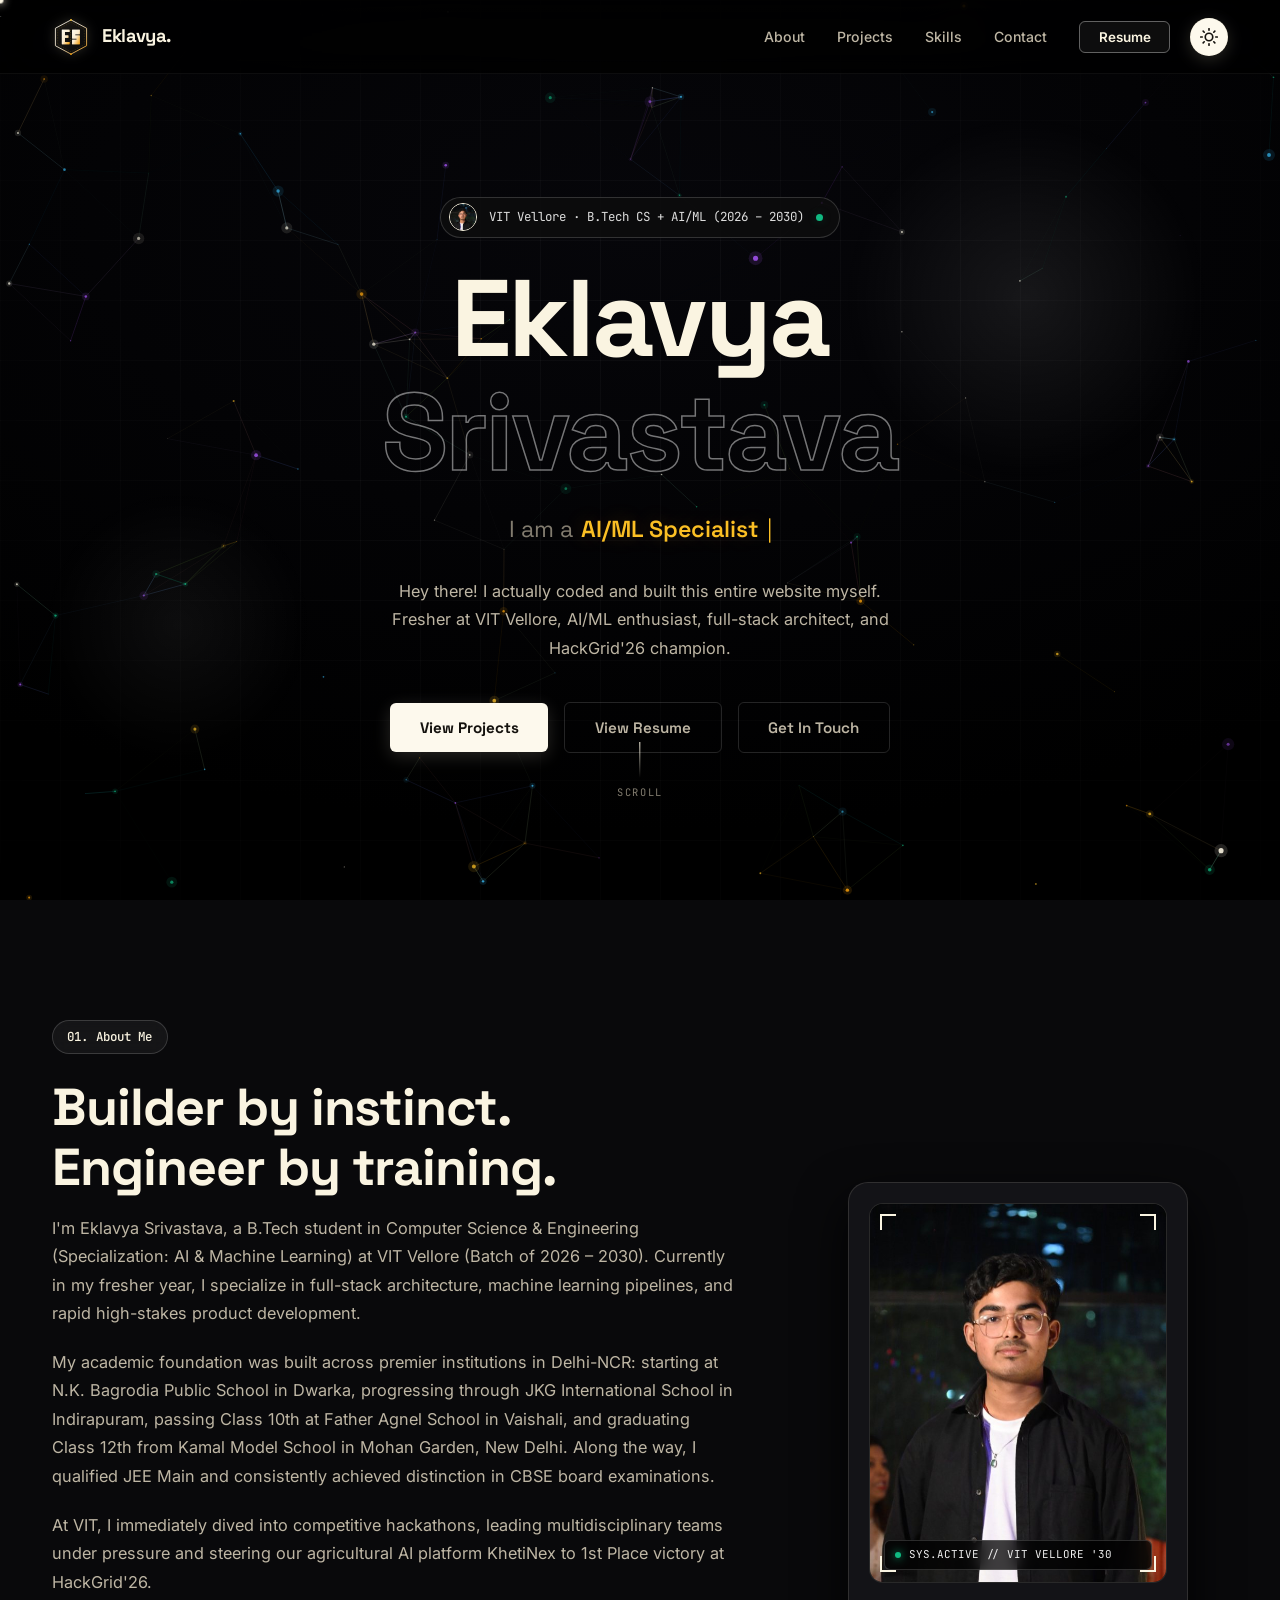
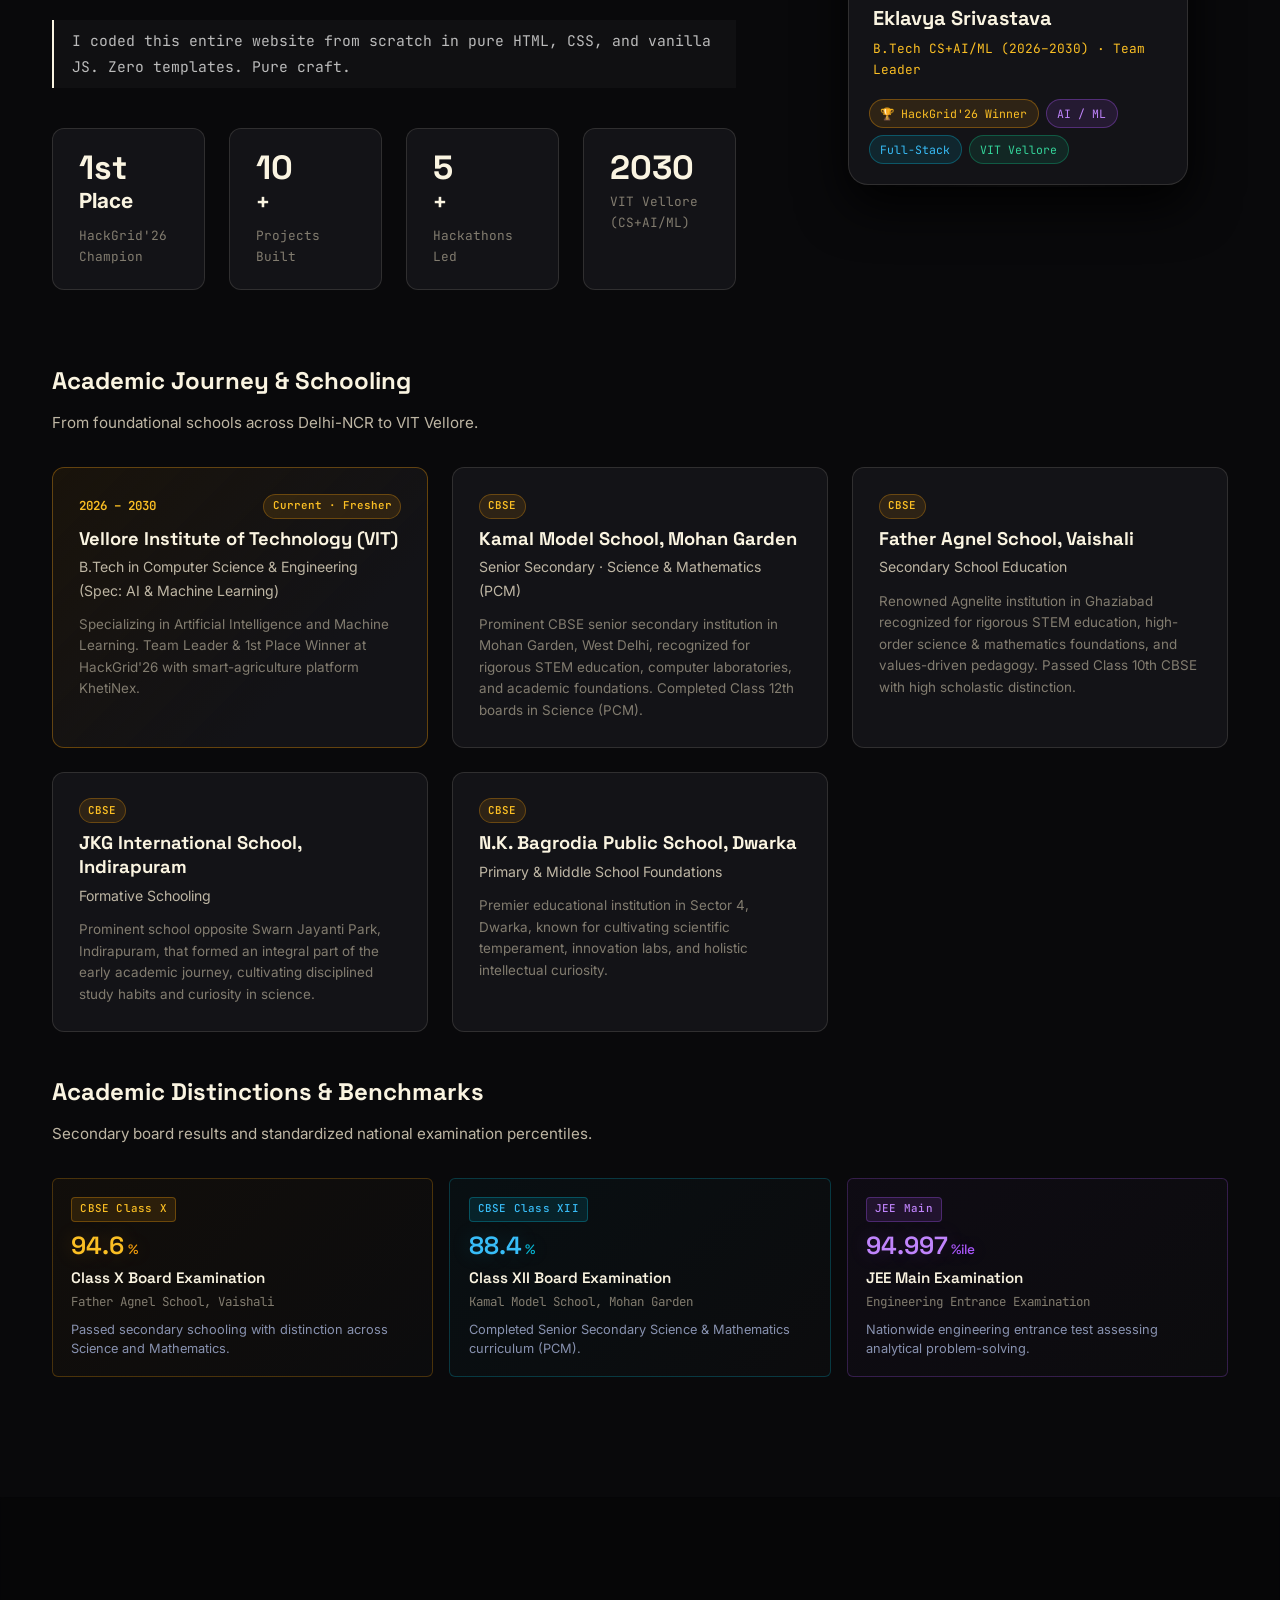
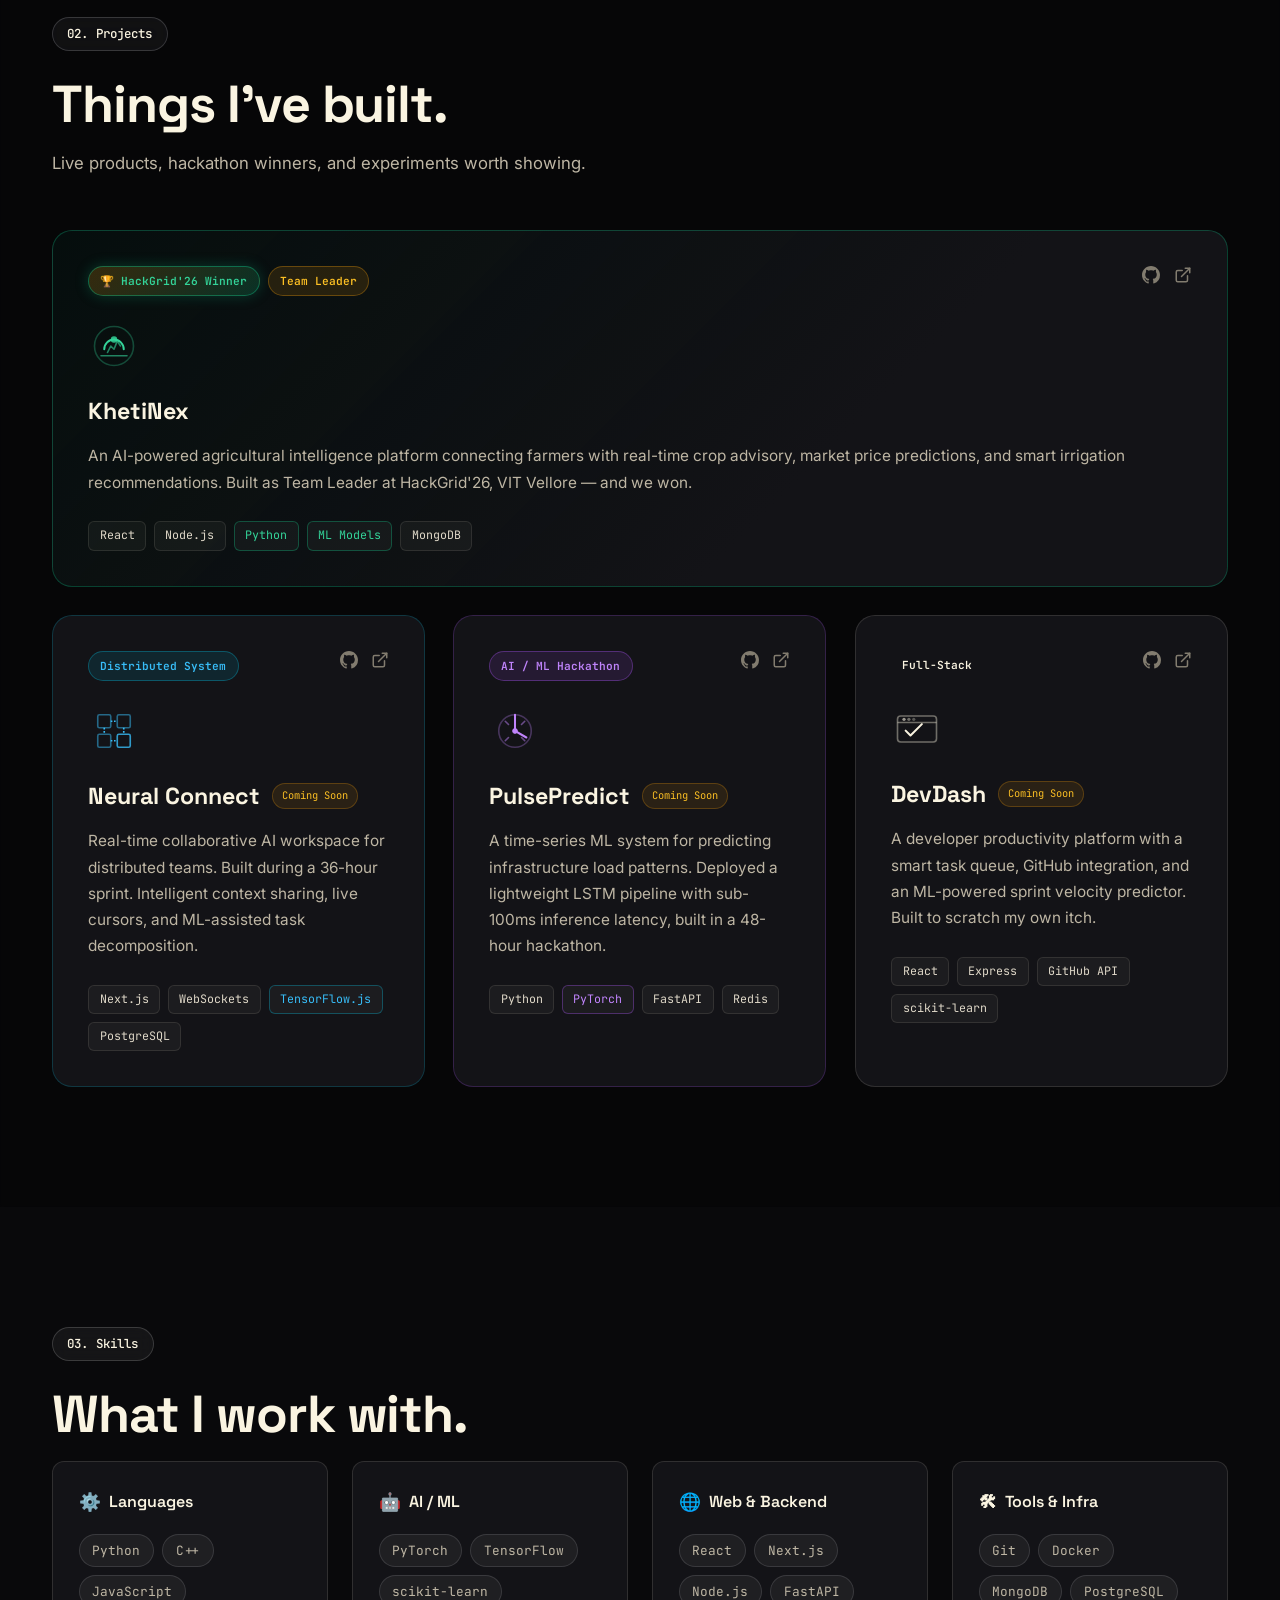
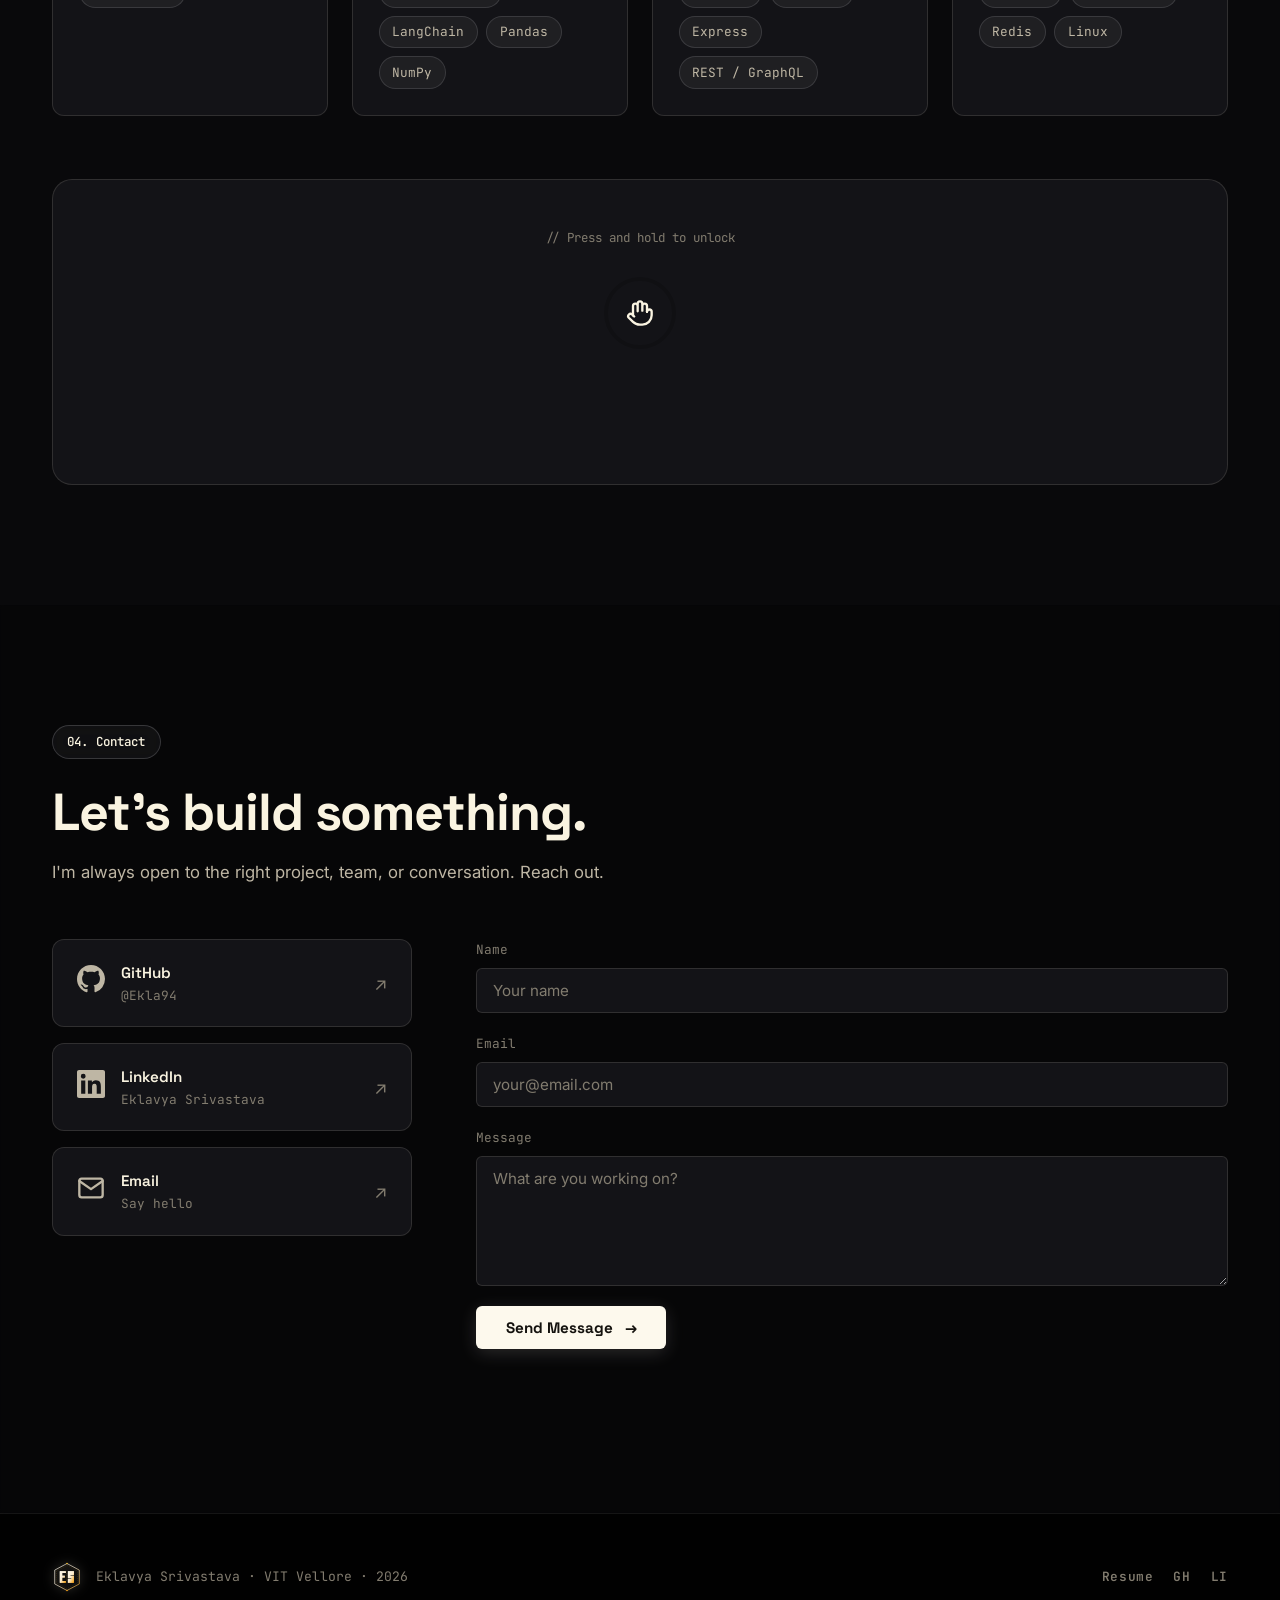
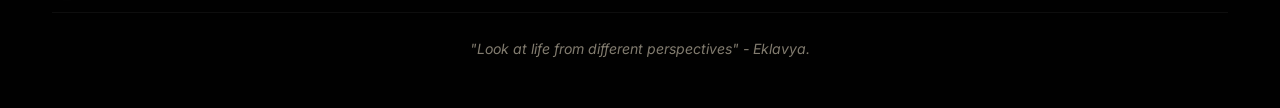
==== commit 2125647d: "feat: make theme toggle button icon-only across portfolio and resume pages" ====
--- a/index.html
+++ b/index.html
@@ -69,12 +69,11 @@
         <li><a href="resume.html" class="nav-cta btn-outline">Resume</a></li>
       </ul>
       <div class="nav-actions">
-        <button id="theme-toggle" class="theme-toggle-btn" aria-label="Toggle white theme" title="Switch to White Theme">
+        <button id="theme-toggle" class="theme-toggle-btn" aria-label="Switch to Light Theme" title="Switch to Light Theme">
           <span class="theme-toggle-icon" aria-hidden="true">
-            <svg class="icon-sun" width="14" height="14" viewBox="0 0 24 24" fill="none" stroke="currentColor" stroke-width="2.2" stroke-linecap="round" stroke-linejoin="round"><circle cx="12" cy="12" r="5"/><line x1="12" y1="1" x2="12" y2="3"/><line x1="12" y1="21" x2="12" y2="23"/><line x1="4.22" y1="4.22" x2="5.64" y2="5.64"/><line x1="18.36" y1="18.36" x2="19.78" y2="19.78"/><line x1="1" y1="12" x2="3" y2="12"/><line x1="21" y1="12" x2="23" y2="12"/><line x1="4.22" y1="19.78" x2="5.64" y2="18.36"/><line x1="18.36" y1="5.64" x2="19.78" y2="4.22"/></svg>
-            <svg class="icon-moon" width="14" height="14" viewBox="0 0 24 24" fill="none" stroke="currentColor" stroke-width="2.2" stroke-linecap="round" stroke-linejoin="round"><path d="M21 12.79A9 9 0 1 1 11.21 3 7 7 0 0 0 21 12.79z"/></svg>
+            <svg class="icon-sun" width="18" height="18" viewBox="0 0 24 24" fill="none" stroke="currentColor" stroke-width="2.2" stroke-linecap="round" stroke-linejoin="round"><circle cx="12" cy="12" r="5"/><line x1="12" y1="1" x2="12" y2="3"/><line x1="12" y1="21" x2="12" y2="23"/><line x1="4.22" y1="4.22" x2="5.64" y2="5.64"/><line x1="18.36" y1="18.36" x2="19.78" y2="19.78"/><line x1="1" y1="12" x2="3" y2="12"/><line x1="21" y1="12" x2="23" y2="12"/><line x1="4.22" y1="19.78" x2="5.64" y2="18.36"/><line x1="18.36" y1="5.64" x2="19.78" y2="4.22"/></svg>
+            <svg class="icon-moon" width="18" height="18" viewBox="0 0 24 24" fill="none" stroke="currentColor" stroke-width="2.2" stroke-linecap="round" stroke-linejoin="round"><path d="M21 12.79A9 9 0 1 1 11.21 3 7 7 0 0 0 21 12.79z"/></svg>
           </span>
-          <span class="theme-toggle-label">White Theme</span>
         </button>
         <button class="nav-hamburger" aria-label="Open menu" aria-expanded="false" aria-controls="nav-menu">
           <span></span><span></span><span></span>
--- a/assets/style.css
+++ b/assets/style.css
@@ -1267,12 +1267,12 @@
     font-size: 1.02rem;
   }
   .nav-actions {
-    gap: 0.45rem;
+    gap: 0.55rem;
   }
   .theme-toggle-btn {
-    padding: 0.35rem 0.7rem;
-    font-size: 0.74rem;
-    gap: 0.35rem;
+    width: 36px;
+    height: 36px;
+    padding: 0;
   }
   .nav-hamburger {
     display: flex;
@@ -1666,25 +1666,30 @@
   background: var(--accent-bright);
   color: var(--accent-inverse);
   border: 1px solid rgba(250, 244, 225, 0.45);
-  border-radius: var(--radius-full);
-  padding: 0.44rem 1.05rem;
-  font-family: var(--font-display);
-  font-size: 0.82rem;
-  font-weight: 600;
+  border-radius: 50%;
+  width: 38px;
+  height: 38px;
+  padding: 0;
   display: inline-flex;
   align-items: center;
-  gap: 0.48rem;
+  justify-content: center;
   cursor: pointer;
   transition: transform 0.2s var(--ease-out), box-shadow 0.2s, background 0.2s, color 0.2s, border-color 0.2s;
-  box-shadow: 0 4px 18px rgba(250, 244, 225, 0.16);
+  box-shadow: 0 4px 16px rgba(250, 244, 225, 0.16);
   text-decoration: none;
   line-height: 1;
-  white-space: nowrap;
+  flex-shrink: 0;
 }
 .theme-toggle-btn:hover {
   transform: translateY(-2px);
-  box-shadow: 0 6px 24px rgba(250, 244, 225, 0.28);
+  box-shadow: 0 6px 22px rgba(250, 244, 225, 0.28);
   background: var(--accent-hover);
+}
+.theme-toggle-icon {
+  display: inline-flex;
+  align-items: center;
+  justify-content: center;
+  line-height: 0;
 }
 .theme-toggle-btn .icon-moon { display: none; }
 .theme-toggle-btn .icon-sun  { display: inline-block; }
@@ -1694,11 +1699,11 @@
   background: #1c1917;
   color: #faf4e6;
   border: 1px solid rgba(0, 0, 0, 0.2);
-  box-shadow: 0 4px 18px rgba(0, 0, 0, 0.12);
+  box-shadow: 0 4px 16px rgba(0, 0, 0, 0.12);
 }
 html[data-theme="light"] .theme-toggle-btn:hover {
   background: #292524;
-  box-shadow: 0 6px 24px rgba(0, 0, 0, 0.2);
+  box-shadow: 0 6px 22px rgba(0, 0, 0, 0.2);
 }
 html[data-theme="light"] .theme-toggle-btn .icon-sun  { display: none; }
 html[data-theme="light"] .theme-toggle-btn .icon-moon { display: inline-block; }
@@ -1722,17 +1727,14 @@
   .nav-actions {
     display: flex !important;
     align-items: center !important;
-    gap: 0.45rem !important;
+    gap: 0.55rem !important;
     flex-shrink: 0 !important;
   }
   .theme-toggle-btn {
-    padding: 0.38rem 0.55rem !important;
-    font-size: 0.72rem !important;
-    gap: 0.32rem !important;
+    width: 36px !important;
+    height: 36px !important;
+    padding: 0 !important;
     flex-shrink: 0 !important;
-  }
-  .theme-toggle-label {
-    display: none !important;
   }
   .nav-hamburger {
     display: flex !important;
@@ -1740,15 +1742,6 @@
     width: 36px !important;
     height: 36px !important;
     padding: 0.3rem !important;
-  }
-}
-
-@media (min-width: 520px) and (max-width: 768px) {
-  .theme-toggle-label {
-    display: inline !important;
-  }
-  .theme-toggle-btn {
-    padding: 0.35rem 0.75rem !important;
   }
 }
 
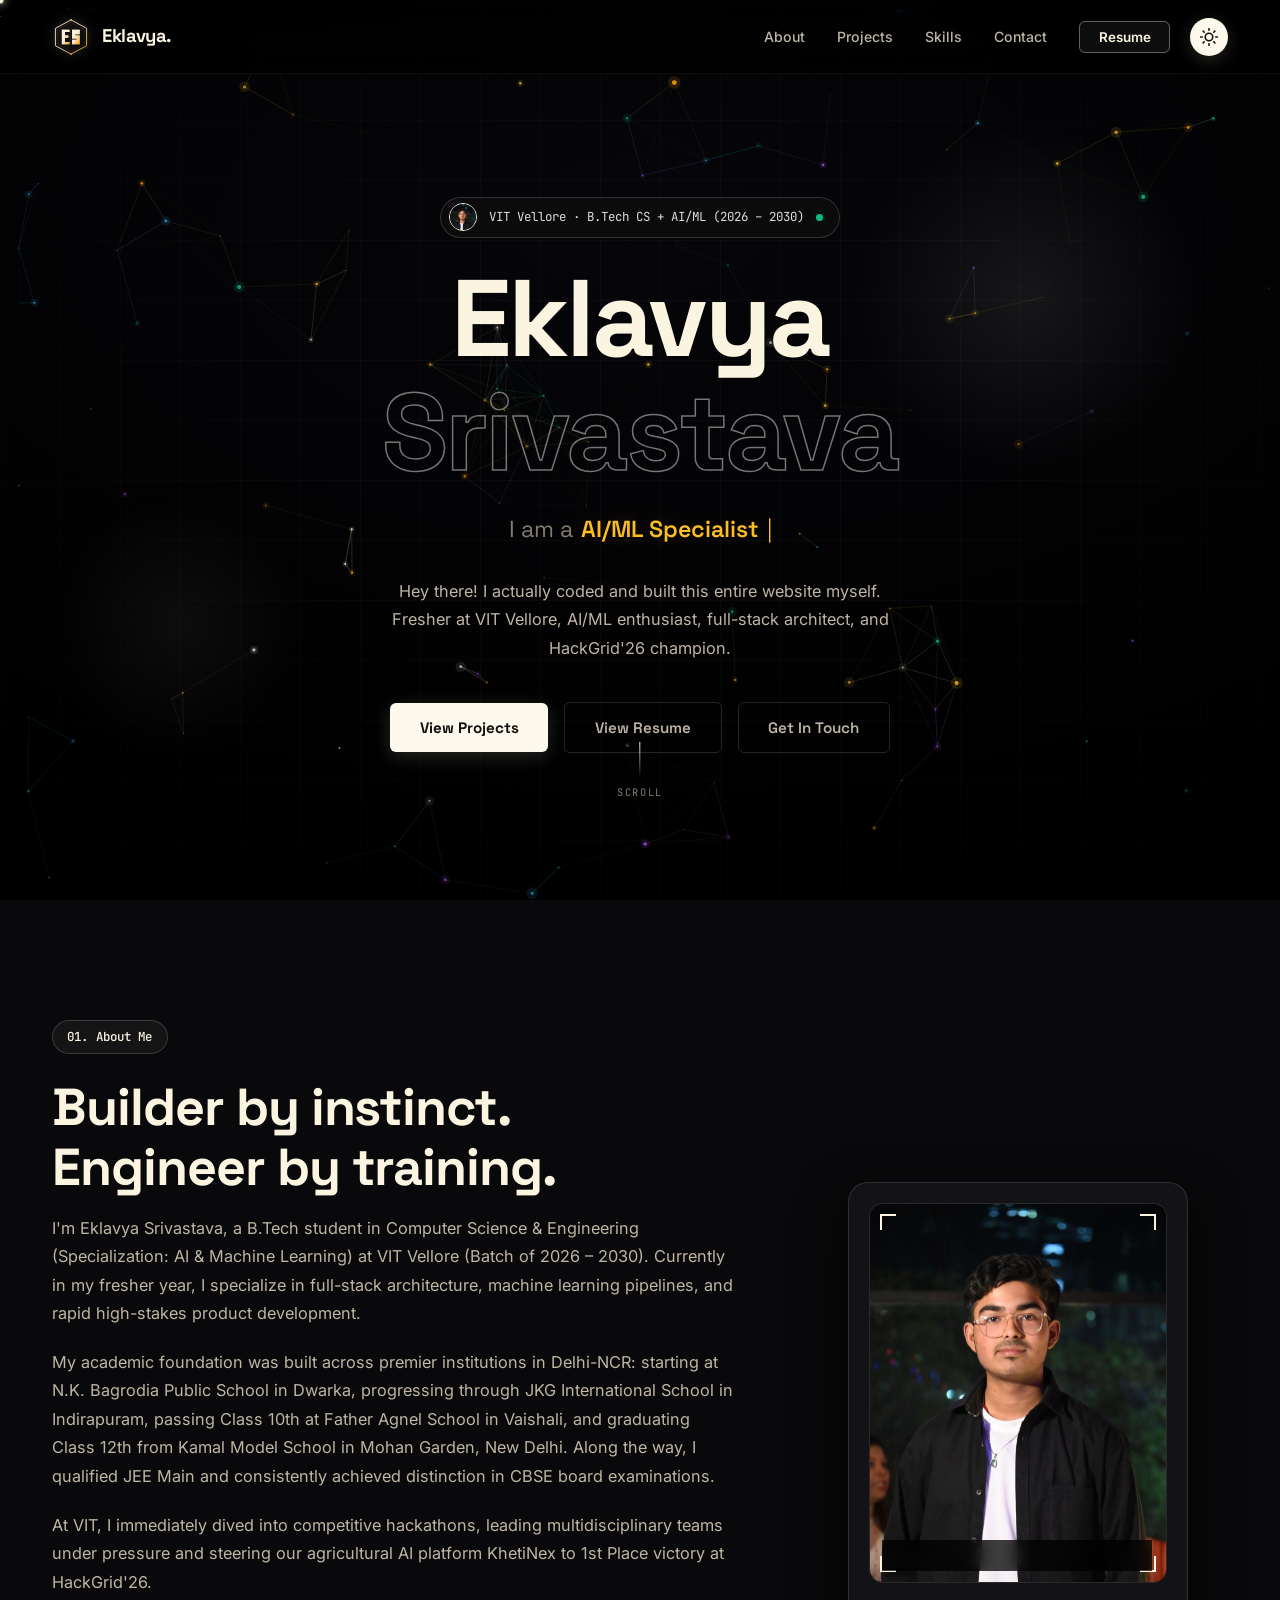
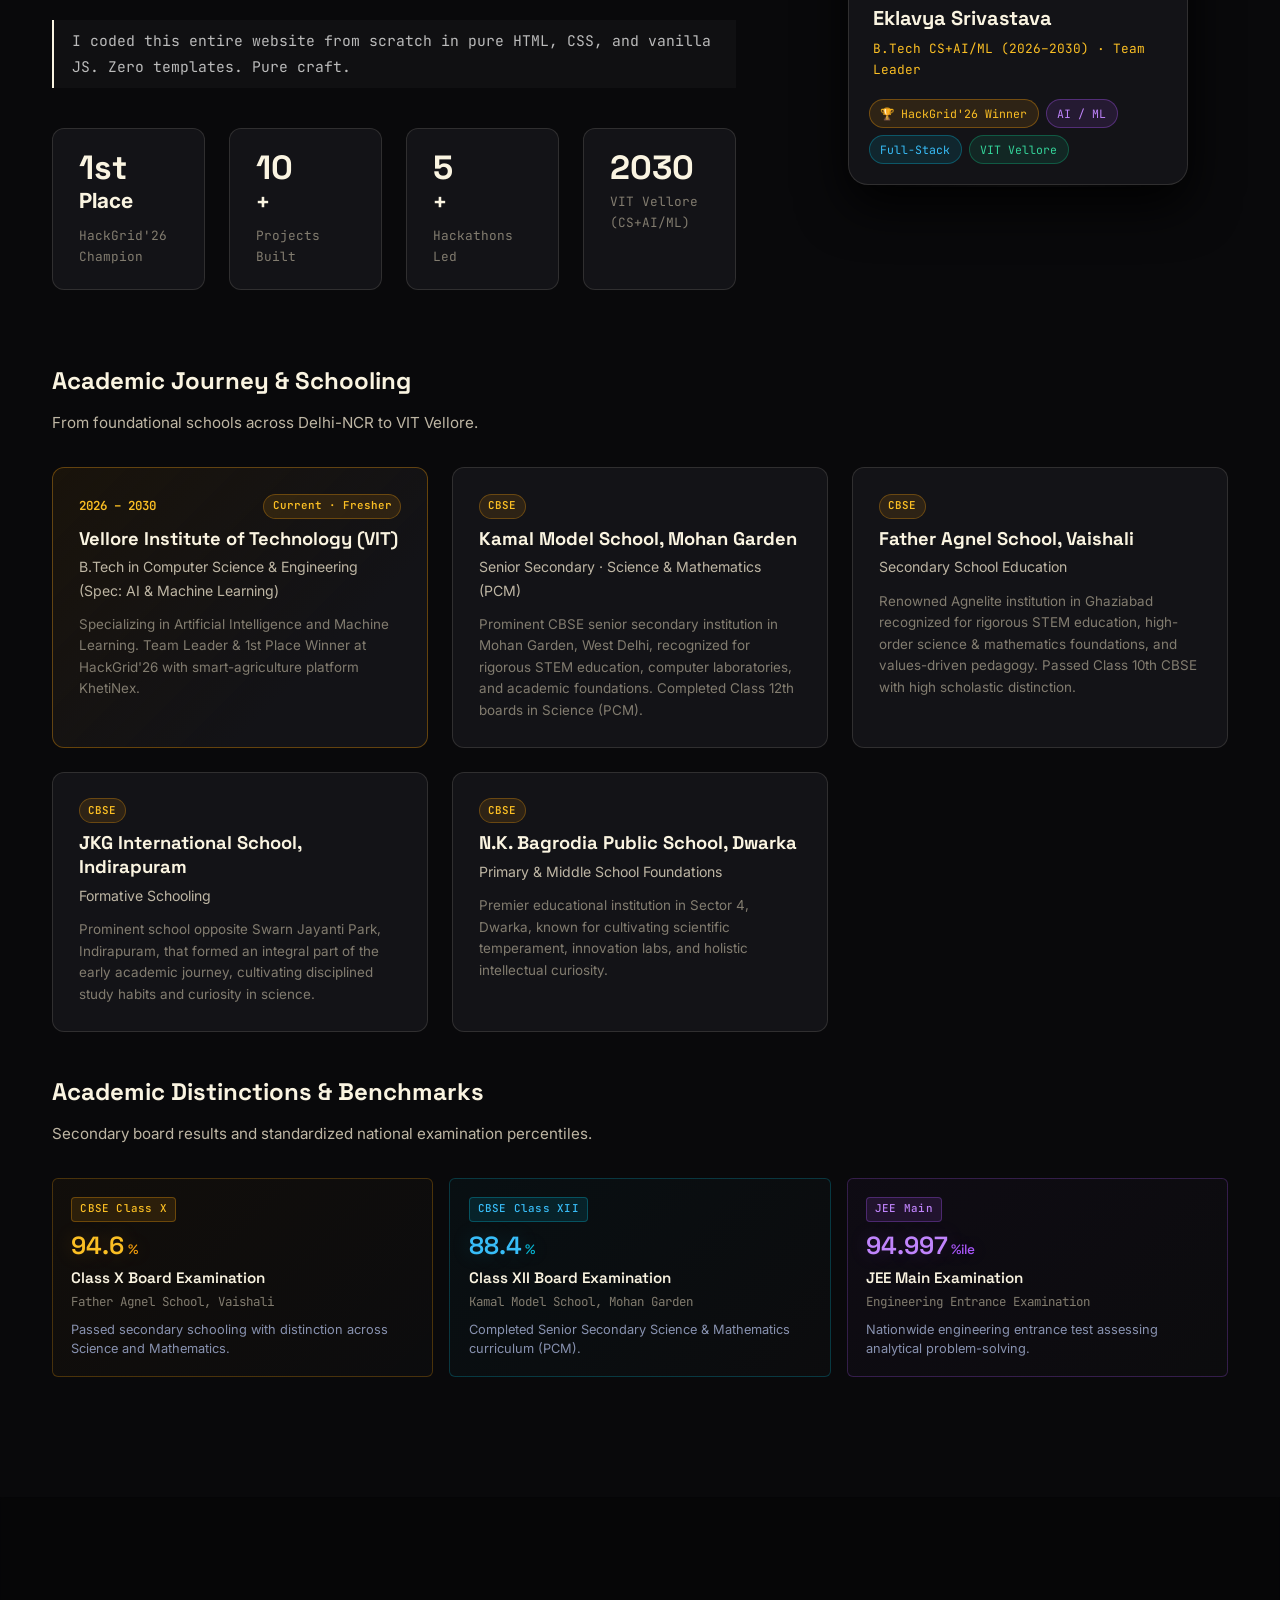
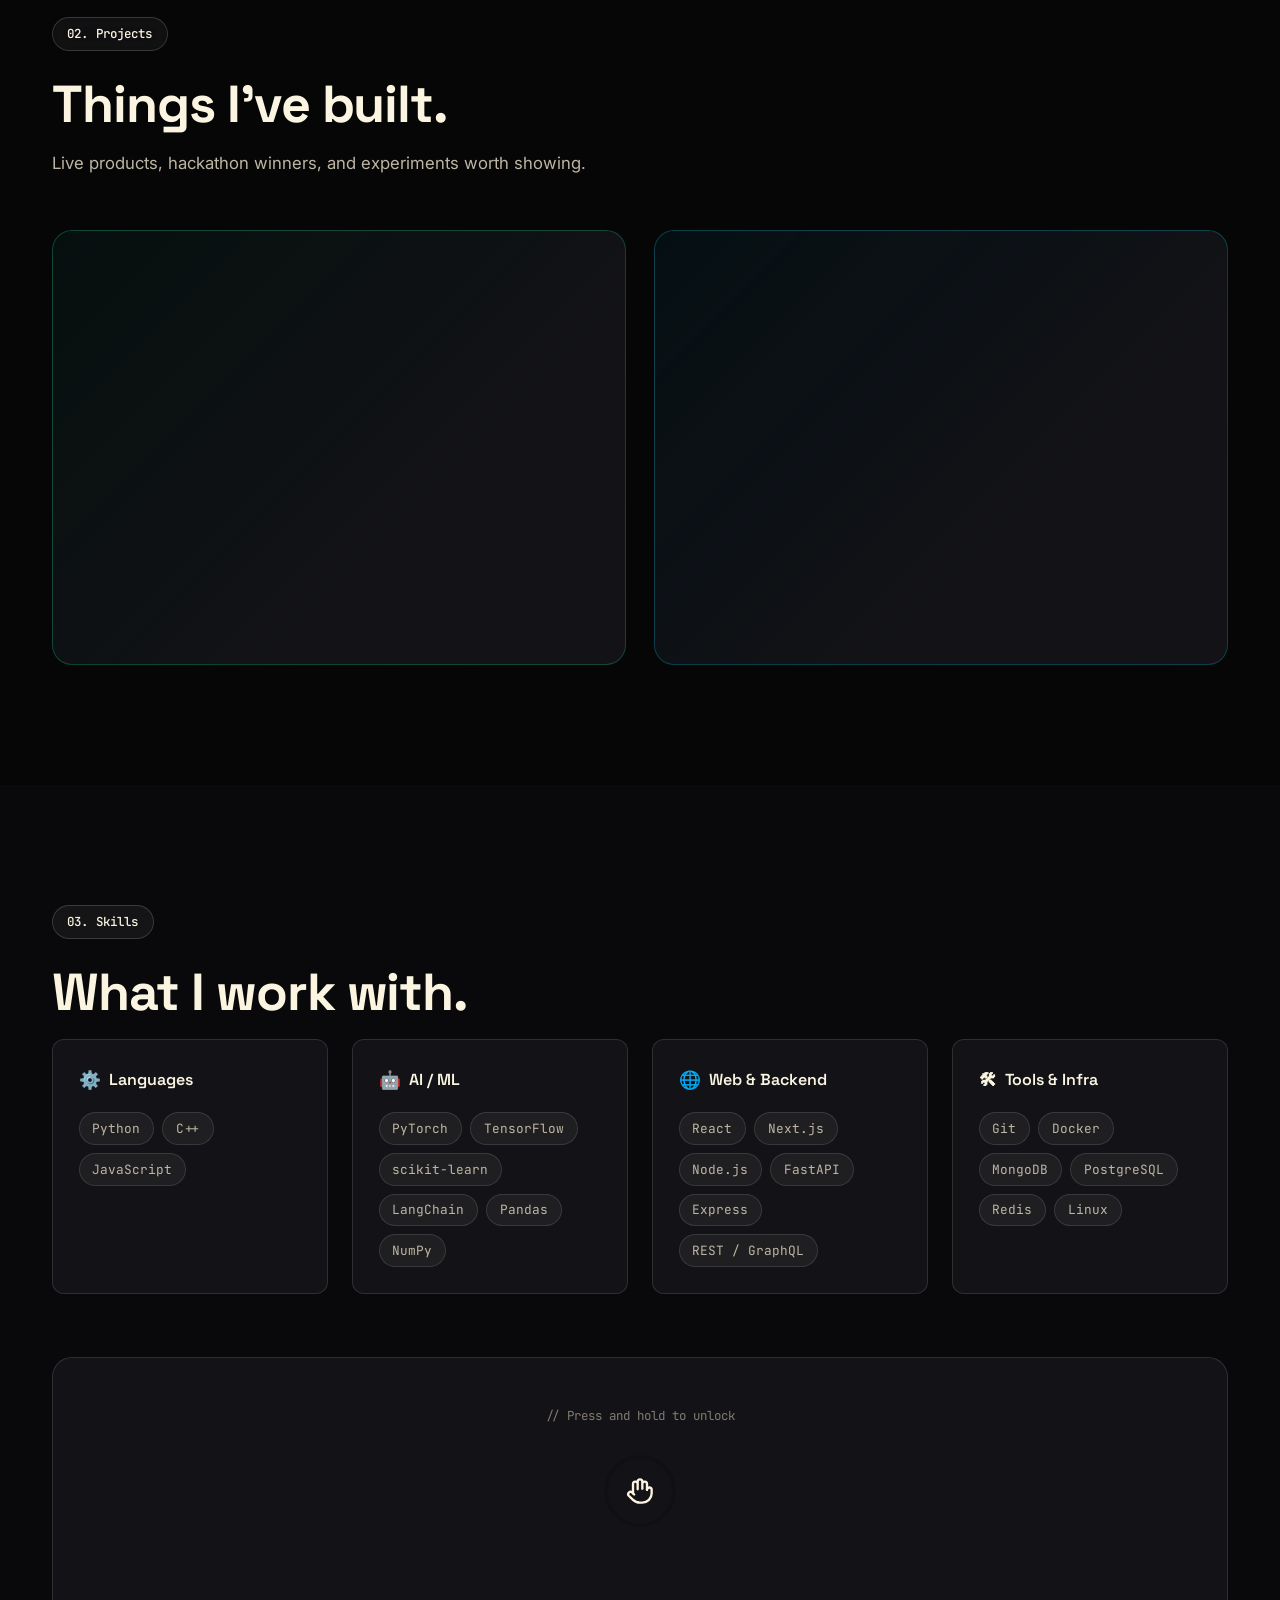
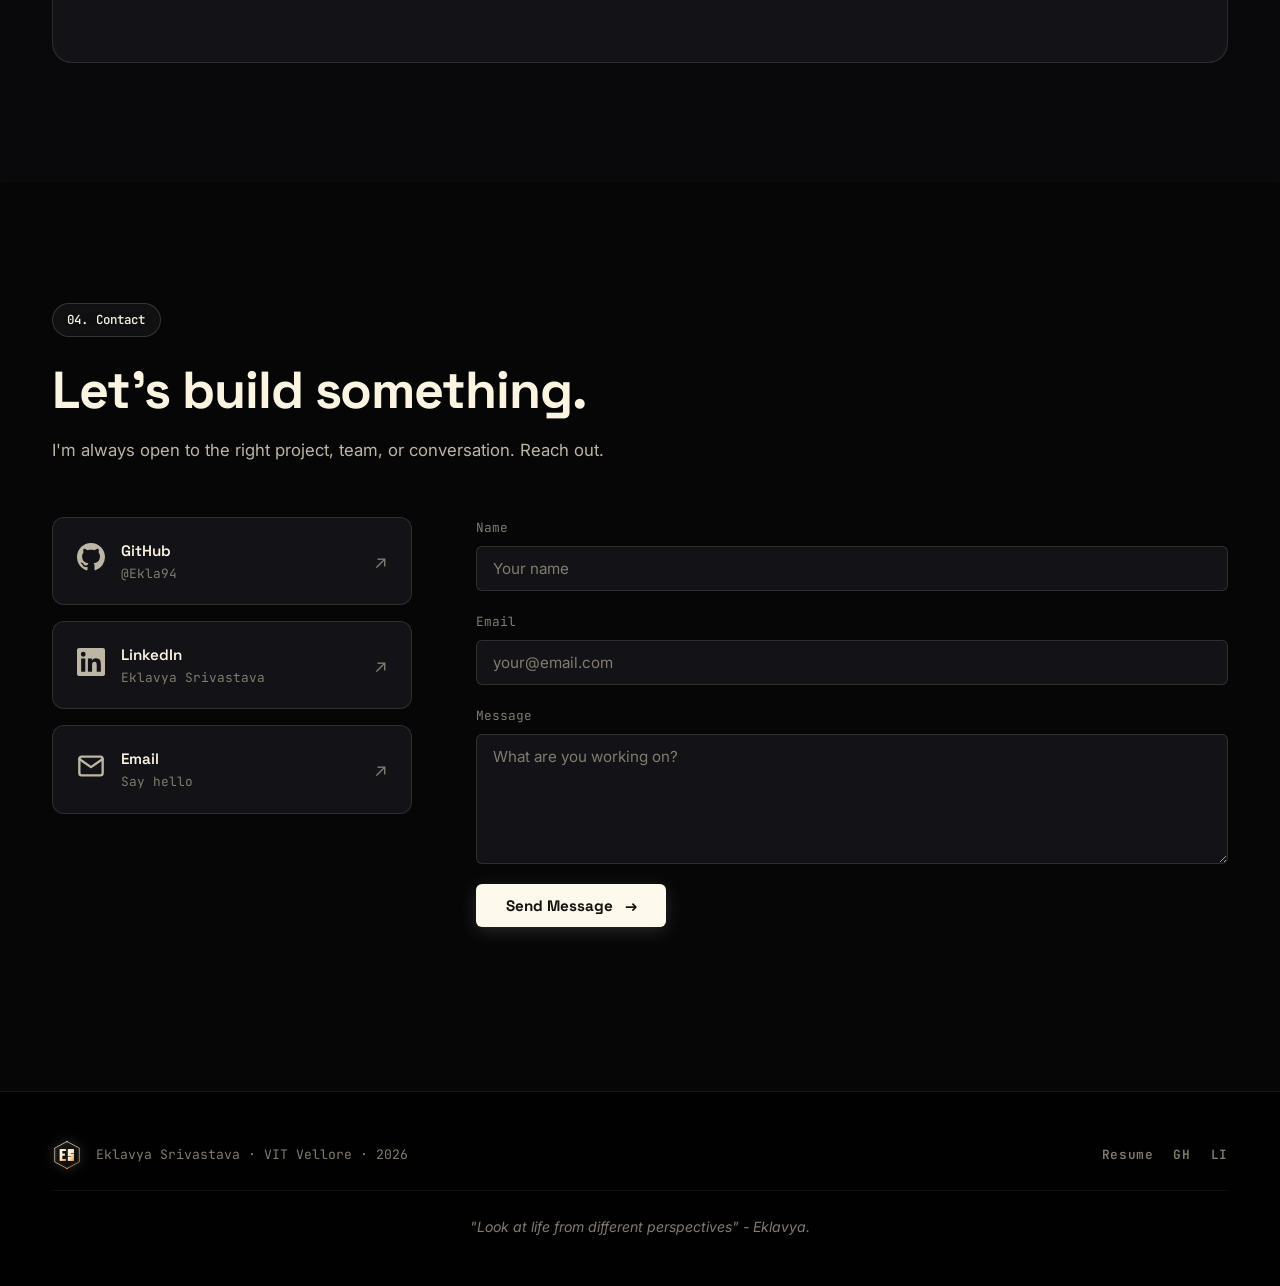
==== commit 8e93f939: "feat: update projects showcase with verified projects (KhetiNex with live URL and Productivity & Emp" ====
--- a/index.html
+++ b/index.html
@@ -330,7 +330,7 @@
         <div class="projects-grid">
 
           <!-- KhetiNex — FEATURED -->
-          <article class="project-card project-card--featured project-card--khetinex tilt-card reveal" aria-label="KhetiNex project">
+          <article class="project-card project-card--khetinex tilt-card reveal" aria-label="KhetiNex project">
             <div class="project-card-inner">
               <div class="project-card-glow" aria-hidden="true"></div>
               <div class="project-header">
@@ -339,10 +339,10 @@
                   <span class="badge badge--role">Team Leader</span>
                 </div>
                 <div class="project-links">
-                  <a href="https://github.com/Ekla94" class="project-link" target="_blank" rel="noopener" aria-label="KhetiNex GitHub">
+                  <a href="https://github.com/Ekla94" class="project-link" target="_blank" rel="noopener" aria-label="KhetiNex GitHub Repository" title="GitHub Repository">
                     <svg width="18" height="18" viewBox="0 0 24 24" fill="currentColor" aria-hidden="true"><path d="M12 0C5.37 0 0 5.37 0 12c0 5.31 3.435 9.795 8.205 11.385.6.105.825-.255.825-.57 0-.285-.015-1.23-.015-2.235-3.015.555-3.795-.735-4.035-1.41-.135-.345-.72-1.41-1.23-1.695-.42-.225-1.02-.78-.015-.795.945-.015 1.62.87 1.845 1.23 1.08 1.815 2.805 1.305 3.495.99.105-.78.42-1.305.765-1.605-2.67-.3-5.46-1.335-5.46-5.925 0-1.305.465-2.385 1.23-3.225-.12-.3-.54-1.53.12-3.18 0 0 1.005-.315 3.3 1.23.96-.27 1.98-.405 3-.405s2.04.135 3 .405c2.295-1.56 3.3-1.23 3.3-1.23.66 1.65.24 2.88.12 3.18.765.84 1.23 1.905 1.23 3.225 0 4.605-2.805 5.625-5.475 5.925.435.375.81 1.095.81 2.22 0 1.605-.015 2.895-.015 3.3 0 .315.225.69.825.57A12.02 12.02 0 0024 12c0-6.63-5.37-12-12-12z"/></svg>
                   </a>
-                  <a href="#" class="project-link" target="_blank" rel="noopener" aria-label="KhetiNex Live Demo">
+                  <a href="https://fantasticfive-hg-26.vercel.app/" class="project-link project-link--live" target="_blank" rel="noopener" aria-label="Visit KhetiNex Live Website" title="Visit KhetiNex Live Website (fantasticfive-hg-26.vercel.app)">
                     <svg width="18" height="18" viewBox="0 0 24 24" fill="none" stroke="currentColor" stroke-width="2" stroke-linecap="round" stroke-linejoin="round" aria-hidden="true"><path d="M18 13v6a2 2 0 01-2 2H5a2 2 0 01-2-2V8a2 2 0 012-2h6"/><polyline points="15 3 21 3 21 9"/><line x1="10" y1="14" x2="21" y2="3"/></svg>
                   </a>
                 </div>
@@ -357,7 +357,7 @@
               </div>
               <h3 class="project-title">KhetiNex</h3>
               <p class="project-desc">
-                An AI-powered agricultural intelligence platform connecting farmers with real-time crop advisory, market price predictions, and smart irrigation recommendations. Built as Team Leader at HackGrid'26, VIT Vellore — and we won.
+                An AI-powered agricultural intelligence platform connecting farmers with real-time crop disease detection, localized market price predictions, and smart precision irrigation advisory. Built as Team Leader at HackGrid'26, VIT Vellore — winning 1st Place.
               </p>
               <div class="project-stack">
                 <span class="tech-tag">React</span>
@@ -369,122 +369,37 @@
             </div>
           </article>
 
-          <!-- Project 2 -->
-          <article class="project-card project-card--neural tilt-card reveal" aria-label="Neural Connect project">
+          <!-- Productivity & Employment Tracker — Code2Create 7.0 -->
+          <article class="project-card project-card--tracker tilt-card reveal" aria-label="Productivity and Employment Tracker project">
             <div class="project-card-inner">
               <div class="project-card-glow" aria-hidden="true"></div>
               <div class="project-header">
                 <div class="project-badges">
-                  <span class="badge badge--cyan">Distributed System</span>
+                  <span class="badge badge--cyan">Code2Create 7.0</span>
+                  <span class="badge badge--role">Hackathon Project</span>
                 </div>
-                <div class="project-links">
-                  <a href="https://github.com/Ekla94" class="project-link" target="_blank" rel="noopener" aria-label="GitHub">
-                    <svg width="18" height="18" viewBox="0 0 24 24" fill="currentColor" aria-hidden="true"><path d="M12 0C5.37 0 0 5.37 0 12c0 5.31 3.435 9.795 8.205 11.385.6.105.825-.255.825-.57 0-.285-.015-1.23-.015-2.235-3.015.555-3.795-.735-4.035-1.41-.135-.345-.72-1.41-1.23-1.695-.42-.225-1.02-.78-.015-.795.945-.015 1.62.87 1.845 1.23 1.08 1.815 2.805 1.305 3.495.99.105-.78.42-1.305.765-1.605-2.67-.3-5.46-1.335-5.46-5.925 0-1.305.465-2.385 1.23-3.225-.12-.3-.54-1.53.12-3.18 0 0 1.005-.315 3.3 1.23.96-.27 1.98-.405 3-.405s2.04.135 3 .405c2.295-1.56 3.3-1.23 3.3-1.23.66 1.65.24 2.88.12 3.18.765.84 1.23 1.905 1.23 3.225 0 4.605-2.805 5.625-5.475 5.925.435.375.81 1.095.81 2.22 0 1.605-.015 2.895-.015 3.3 0 .315.225.69.825.57A12.02 12.02 0 0024 12c0-6.63-5.37-12-12-12z"/></svg>
-                  </a>
-                  <a href="#" class="project-link" target="_blank" rel="noopener" aria-label="Live Demo">
-                    <svg width="18" height="18" viewBox="0 0 24 24" fill="none" stroke="currentColor" stroke-width="2" stroke-linecap="round" stroke-linejoin="round" aria-hidden="true"><path d="M18 13v6a2 2 0 01-2 2H5a2 2 0 01-2-2V8a2 2 0 012-2h6"/><polyline points="15 3 21 3 21 9"/><line x1="10" y1="14" x2="21" y2="3"/></svg>
-                  </a>
-                </div>
+                <!-- No link per user specification -->
               </div>
               <div class="project-icon-wrap" aria-hidden="true">
                 <svg class="project-icon" viewBox="0 0 64 64" fill="none" xmlns="http://www.w3.org/2000/svg">
-                  <rect x="12" y="12" width="16" height="16" rx="2" stroke="var(--color-cyan-bright)" stroke-width="2" opacity="0.5"/>
-                  <rect x="36" y="12" width="16" height="16" rx="2" stroke="var(--color-cyan-bright)" stroke-width="2" opacity="0.5"/>
-                  <rect x="12" y="36" width="16" height="16" rx="2" stroke="var(--color-cyan-bright)" stroke-width="2" opacity="0.5"/>
-                  <rect x="36" y="36" width="16" height="16" rx="2" stroke="var(--color-cyan-bright)" stroke-width="2" opacity="0.8"/>
-                  <line x1="28" y1="20" x2="36" y2="20" stroke="var(--color-cyan-bright)" stroke-width="2" stroke-dasharray="2 2"/>
-                  <line x1="20" y1="28" x2="20" y2="36" stroke="var(--color-cyan-bright)" stroke-width="2" stroke-dasharray="2 2"/>
-                  <line x1="44" y1="28" x2="44" y2="36" stroke="var(--color-cyan-bright)" stroke-width="2" stroke-dasharray="2 2"/>
-                  <line x1="28" y1="44" x2="36" y2="44" stroke="var(--color-cyan-bright)" stroke-width="2" stroke-dasharray="2 2"/>
+                  <rect x="10" y="10" width="44" height="44" rx="10" stroke="var(--color-cyan-bright)" stroke-width="2" opacity="0.4"/>
+                  <line x1="20" y1="44" x2="20" y2="34" stroke="var(--color-cyan-bright)" stroke-width="3" stroke-linecap="round"/>
+                  <line x1="28" y1="44" x2="28" y2="26" stroke="var(--color-cyan-bright)" stroke-width="3" stroke-linecap="round"/>
+                  <line x1="36" y1="44" x2="36" y2="20" stroke="var(--color-cyan-bright)" stroke-width="3" stroke-linecap="round"/>
+                  <line x1="44" y1="44" x2="44" y2="28" stroke="var(--color-cyan-bright)" stroke-width="3" stroke-linecap="round"/>
+                  <circle cx="36" cy="20" r="3" fill="var(--color-cyan-bright)"/>
                 </svg>
               </div>
-              <h3 class="project-title">Neural Connect <span class="coming-soon">Coming Soon</span></h3>
+              <h3 class="project-title">Productivity &amp; Employment Tracker</h3>
               <p class="project-desc">
-                Real-time collaborative AI workspace for distributed teams. Built during a 36-hour sprint. Intelligent context sharing, live cursors, and ML-assisted task decomposition.
-              </p>
-              <div class="project-stack">
-                <span class="tech-tag">Next.js</span>
-                <span class="tech-tag">WebSockets</span>
-                <span class="tech-tag" style="border-color: rgba(6, 182, 212, 0.35); color: var(--color-cyan-bright);">TensorFlow.js</span>
-                <span class="tech-tag">PostgreSQL</span>
-              </div>
-            </div>
-          </article>
-
-          <!-- Project 3 -->
-          <article class="project-card project-card--pulse tilt-card reveal" aria-label="PulsePredict project">
-            <div class="project-card-inner">
-              <div class="project-card-glow" aria-hidden="true"></div>
-              <div class="project-header">
-                <div class="project-badges">
-                  <span class="badge badge--violet">AI / ML Hackathon</span>
-                </div>
-                <div class="project-links">
-                  <a href="https://github.com/Ekla94" class="project-link" target="_blank" rel="noopener" aria-label="GitHub">
-                    <svg width="18" height="18" viewBox="0 0 24 24" fill="currentColor" aria-hidden="true"><path d="M12 0C5.37 0 0 5.37 0 12c0 5.31 3.435 9.795 8.205 11.385.6.105.825-.255.825-.57 0-.285-.015-1.23-.015-2.235-3.015.555-3.795-.735-4.035-1.41-.135-.345-.72-1.41-1.23-1.695-.42-.225-1.02-.78-.015-.795.945-.015 1.62.87 1.845 1.23 1.08 1.815 2.805 1.305 3.495.99.105-.78.42-1.305.765-1.605-2.67-.3-5.46-1.335-5.46-5.925 0-1.305.465-2.385 1.23-3.225-.12-.3-.54-1.53.12-3.18 0 0 1.005-.315 3.3 1.23.96-.27 1.98-.405 3-.405s2.04.135 3 .405c2.295-1.56 3.3-1.23 3.3-1.23.66 1.65.24 2.88.12 3.18.765.84 1.23 1.905 1.23 3.225 0 4.605-2.805 5.625-5.475 5.925.435.375.81 1.095.81 2.22 0 1.605-.015 2.895-.015 3.3 0 .315.225.69.825.57A12.02 12.02 0 0024 12c0-6.63-5.37-12-12-12z"/></svg>
-                  </a>
-                  <a href="#" class="project-link" target="_blank" rel="noopener" aria-label="Live Demo">
-                    <svg width="18" height="18" viewBox="0 0 24 24" fill="none" stroke="currentColor" stroke-width="2" stroke-linecap="round" stroke-linejoin="round" aria-hidden="true"><path d="M18 13v6a2 2 0 01-2 2H5a2 2 0 01-2-2V8a2 2 0 012-2h6"/><polyline points="15 3 21 3 21 9"/><line x1="10" y1="14" x2="21" y2="3"/></svg>
-                  </a>
-                </div>
-              </div>
-              <div class="project-icon-wrap" aria-hidden="true">
-                <svg class="project-icon" viewBox="0 0 64 64" fill="none" xmlns="http://www.w3.org/2000/svg">
-                  <circle cx="32" cy="32" r="20" stroke="var(--color-violet-bright)" stroke-width="2" opacity="0.3"/>
-                  <path d="M32 12v20l14 8" stroke="var(--color-violet-bright)" stroke-width="2.5" stroke-linecap="round"/>
-                  <circle cx="32" cy="32" r="3" fill="var(--color-violet-bright)"/>
-                  <path d="M20 20l4 4M44 20l-4 4M20 44l4-4M44 44l-4-4" stroke="var(--color-violet-bright)" stroke-width="2" stroke-linecap="round" opacity="0.5"/>
-                </svg>
-              </div>
-              <h3 class="project-title">PulsePredict <span class="coming-soon">Coming Soon</span></h3>
-              <p class="project-desc">
-                A time-series ML system for predicting infrastructure load patterns. Deployed a lightweight LSTM pipeline with sub-100ms inference latency, built in a 48-hour hackathon.
-              </p>
-              <div class="project-stack">
-                <span class="tech-tag">Python</span>
-                <span class="tech-tag" style="border-color: rgba(168, 85, 247, 0.35); color: var(--color-violet-bright);">PyTorch</span>
-                <span class="tech-tag">FastAPI</span>
-                <span class="tech-tag">Redis</span>
-              </div>
-            </div>
-          </article>
-
-          <!-- Project 4 -->
-          <article class="project-card tilt-card reveal" aria-label="Full-stack project">
-            <div class="project-card-inner">
-              <div class="project-card-glow" aria-hidden="true"></div>
-              <div class="project-header">
-                <div class="project-badges">
-                  <span class="badge badge--fs">Full-Stack</span>
-                </div>
-                <div class="project-links">
-                  <a href="https://github.com/Ekla94" class="project-link" target="_blank" rel="noopener" aria-label="GitHub">
-                    <svg width="18" height="18" viewBox="0 0 24 24" fill="currentColor" aria-hidden="true"><path d="M12 0C5.37 0 0 5.37 0 12c0 5.31 3.435 9.795 8.205 11.385.6.105.825-.255.825-.57 0-.285-.015-1.23-.015-2.235-3.015.555-3.795-.735-4.035-1.41-.135-.345-.72-1.41-1.23-1.695-.42-.225-1.02-.78-.015-.795.945-.015 1.62.87 1.845 1.23 1.08 1.815 2.805 1.305 3.495.99.105-.78.42-1.305.765-1.605-2.67-.3-5.46-1.335-5.46-5.925 0-1.305.465-2.385 1.23-3.225-.12-.3-.54-1.53.12-3.18 0 0 1.005-.315 3.3 1.23.96-.27 1.98-.405 3-.405s2.04.135 3 .405c2.295-1.56 3.3-1.23 3.3-1.23.66 1.65.24 2.88.12 3.18.765.84 1.23 1.905 1.23 3.225 0 4.605-2.805 5.625-5.475 5.925.435.375.81 1.095.81 2.22 0 1.605-.015 2.895-.015 3.3 0 .315.225.69.825.57A12.02 12.02 0 0024 12c0-6.63-5.37-12-12-12z"/></svg>
-                  </a>
-                  <a href="#" class="project-link" target="_blank" rel="noopener" aria-label="Live Demo">
-                    <svg width="18" height="18" viewBox="0 0 24 24" fill="none" stroke="currentColor" stroke-width="2" stroke-linecap="round" stroke-linejoin="round" aria-hidden="true"><path d="M18 13v6a2 2 0 01-2 2H5a2 2 0 01-2-2V8a2 2 0 012-2h6"/><polyline points="15 3 21 3 21 9"/><line x1="10" y1="14" x2="21" y2="3"/></svg>
-                  </a>
-                </div>
-              </div>
-              <div class="project-icon-wrap" aria-hidden="true">
-                <svg class="project-icon" viewBox="0 0 64 64" fill="none" xmlns="http://www.w3.org/2000/svg">
-                  <rect x="8" y="16" width="48" height="32" rx="4" stroke="var(--accent)" stroke-width="2" opacity="0.4"/>
-                  <path d="M8 24h48" stroke="var(--accent)" stroke-width="2" opacity="0.4"/>
-                  <circle cx="16" cy="20" r="2" fill="var(--accent)" opacity="0.6"/>
-                  <circle cx="22" cy="20" r="2" fill="var(--accent)" opacity="0.4"/>
-                  <circle cx="28" cy="20" r="2" fill="var(--accent)" opacity="0.3"/>
-                  <path d="M18 34l6 6 14-14" stroke="var(--accent)" stroke-width="2.5" stroke-linecap="round" stroke-linejoin="round"/>
-                </svg>
-              </div>
-              <h3 class="project-title">DevDash <span class="coming-soon">Coming Soon</span></h3>
-              <p class="project-desc">
-                A developer productivity platform with a smart task queue, GitHub integration, and an ML-powered sprint velocity predictor. Built to scratch my own itch.
+                An intelligent workforce analytics and employment tracking platform engineered during the 36-hour flagship Code2Create 7.0 hackathon at VIT Vellore. Evaluates team productivity patterns, tracks employment lifecycle milestones, and automates operational task workflows.
               </p>
               <div class="project-stack">
                 <span class="tech-tag">React</span>
-                <span class="tech-tag">Express</span>
-                <span class="tech-tag">GitHub API</span>
-                <span class="tech-tag">scikit-learn</span>
+                <span class="tech-tag">Node.js</span>
+                <span class="tech-tag" style="border-color: rgba(6, 182, 212, 0.35); color: var(--color-cyan-bright);">Data Analytics</span>
+                <span class="tech-tag" style="border-color: rgba(6, 182, 212, 0.35); color: var(--color-cyan-bright);">Task Automation</span>
+                <span class="tech-tag">MongoDB</span>
               </div>
             </div>
           </article>
--- a/assets/style.css
+++ b/assets/style.css
@@ -853,7 +853,7 @@
 
 .projects-grid {
   display: grid;
-  grid-template-columns: repeat(auto-fill, minmax(340px, 1fr));
+  grid-template-columns: repeat(2, 1fr);
   gap: 1.75rem;
 }
 
@@ -866,23 +866,23 @@
   transform-style: preserve-3d;
   perspective: 900px;
   will-change: transform;
+  display: flex;
+  flex-direction: column;
 }
 .project-card:hover {
   border-color: rgba(250, 244, 225, 0.28);
   box-shadow: 0 20px 60px rgba(0, 0, 0, 0.8), 0 0 25px rgba(250, 244, 225, 0.08);
 }
 
-.project-card--featured {
-  grid-column: 1 / -1;
-  border-color: rgba(16, 185, 129, 0.3);
-  background: linear-gradient(135deg, rgba(16, 185, 129, 0.05) 0%, var(--panel) 65%);
-}
-.project-card--featured:hover {
-  border-color: rgba(16, 185, 129, 0.55);
-  box-shadow: 0 25px 70px rgba(0, 0, 0, 0.9), 0 0 40px rgba(16, 185, 129, 0.2);
-}
-
 /* KhetiNex Emerald Jade Accent */
+.project-card--khetinex {
+  border-color: rgba(16, 185, 129, 0.32);
+  background: linear-gradient(135deg, rgba(16, 185, 129, 0.06) 0%, var(--panel) 65%);
+}
+.project-card--khetinex:hover {
+  border-color: rgba(16, 185, 129, 0.6);
+  box-shadow: 0 25px 70px rgba(0, 0, 0, 0.9), 0 0 40px rgba(16, 185, 129, 0.22);
+}
 .project-card--khetinex .project-icon path {
   stroke: var(--color-emerald-bright);
 }
@@ -890,39 +890,30 @@
   fill: var(--color-emerald-bright);
 }
 
-/* Neural Connect Cyan Accent */
-.project-card--neural {
-  border-color: rgba(6, 182, 212, 0.22);
-}
-.project-card--neural:hover {
-  border-color: rgba(6, 182, 212, 0.55);
-  box-shadow: 0 25px 70px rgba(0, 0, 0, 0.9), 0 0 35px rgba(6, 182, 212, 0.18);
-}
-.project-card--neural .project-icon rect,
-.project-card--neural .project-icon line {
+/* Productivity & Employment Tracker Cyan Accent */
+.project-card--tracker {
+  border-color: rgba(6, 182, 212, 0.28);
+  background: linear-gradient(135deg, rgba(6, 182, 212, 0.06) 0%, var(--panel) 65%);
+}
+.project-card--tracker:hover {
+  border-color: rgba(6, 182, 212, 0.6);
+  box-shadow: 0 25px 70px rgba(0, 0, 0, 0.9), 0 0 40px rgba(6, 182, 212, 0.2);
+}
+.project-card--tracker .project-icon rect,
+.project-card--tracker .project-icon line {
   stroke: var(--color-cyan-bright);
 }
-
-/* PulsePredict Electric Violet Accent */
-.project-card--pulse {
-  border-color: rgba(168, 85, 247, 0.22);
-}
-.project-card--pulse:hover {
-  border-color: rgba(168, 85, 247, 0.55);
-  box-shadow: 0 25px 70px rgba(0, 0, 0, 0.9), 0 0 35px rgba(168, 85, 247, 0.18);
-}
-.project-card--pulse .project-icon circle,
-.project-card--pulse .project-icon path {
-  stroke: var(--color-violet-bright);
-}
-.project-card--pulse .project-icon circle[r="3"] {
-  fill: var(--color-violet-bright);
+.project-card--tracker .project-icon circle {
+  fill: var(--color-cyan-bright);
 }
 
 .project-card-inner {
   padding: 2.2rem;
   position: relative; z-index: 1;
   transform: translateZ(0);
+  display: flex;
+  flex-direction: column;
+  flex: 1;
 }
 
 .project-card-glow {
@@ -992,6 +983,7 @@
 .project-desc {
   font-size: .96rem; color: var(--text-secondary); line-height: 1.7;
   margin-bottom: 1.6rem;
+  flex-grow: 1;
 }
 
 .project-stack { display: flex; gap: .5rem; flex-wrap: wrap; }
@@ -1530,15 +1522,16 @@
   }
   .project-card {
     background: #0d0d0f;
-    border: 1px solid rgba(255, 255, 255, 0.22);
     border-radius: 16px;
     box-shadow: 0 10px 30px rgba(0, 0, 0, 0.75);
   }
-  .project-card--featured {
-    grid-column: auto;
-    border-color: rgba(255, 255, 255, 0.35);
-    background: linear-gradient(145deg, rgba(255, 255, 255, 0.05) 0%, #0d0d0f 65%);
-    box-shadow: 0 12px 35px rgba(0, 0, 0, 0.85), 0 0 25px rgba(255, 255, 255, 0.08);
+  .project-card--khetinex {
+    border: 1px solid rgba(16, 185, 129, 0.35);
+    background: linear-gradient(145deg, rgba(16, 185, 129, 0.08) 0%, #0d0d0f 65%);
+  }
+  .project-card--tracker {
+    border: 1px solid rgba(6, 182, 212, 0.35);
+    background: linear-gradient(145deg, rgba(6, 182, 212, 0.08) 0%, #0d0d0f 65%);
   }
   .project-card-inner {
     padding: 1.4rem 1.15rem;
@@ -1946,6 +1939,15 @@
   border-color: rgba(168, 85, 247, 0.35);
 }
 
+html[data-theme="light"] .project-card--khetinex {
+  border-color: rgba(5, 150, 105, 0.35) !important;
+  background: linear-gradient(135deg, rgba(5, 150, 105, 0.05) 0%, #fffdf7 70%) !important;
+}
+html[data-theme="light"] .project-card--tracker {
+  border-color: rgba(2, 132, 199, 0.35) !important;
+  background: linear-gradient(135deg, rgba(2, 132, 199, 0.05) 0%, #fffdf7 70%) !important;
+}
+
 html[data-theme="light"] .stat-card {
   background: #fffdf7;
   border: 1px solid rgba(180, 150, 95, 0.2);
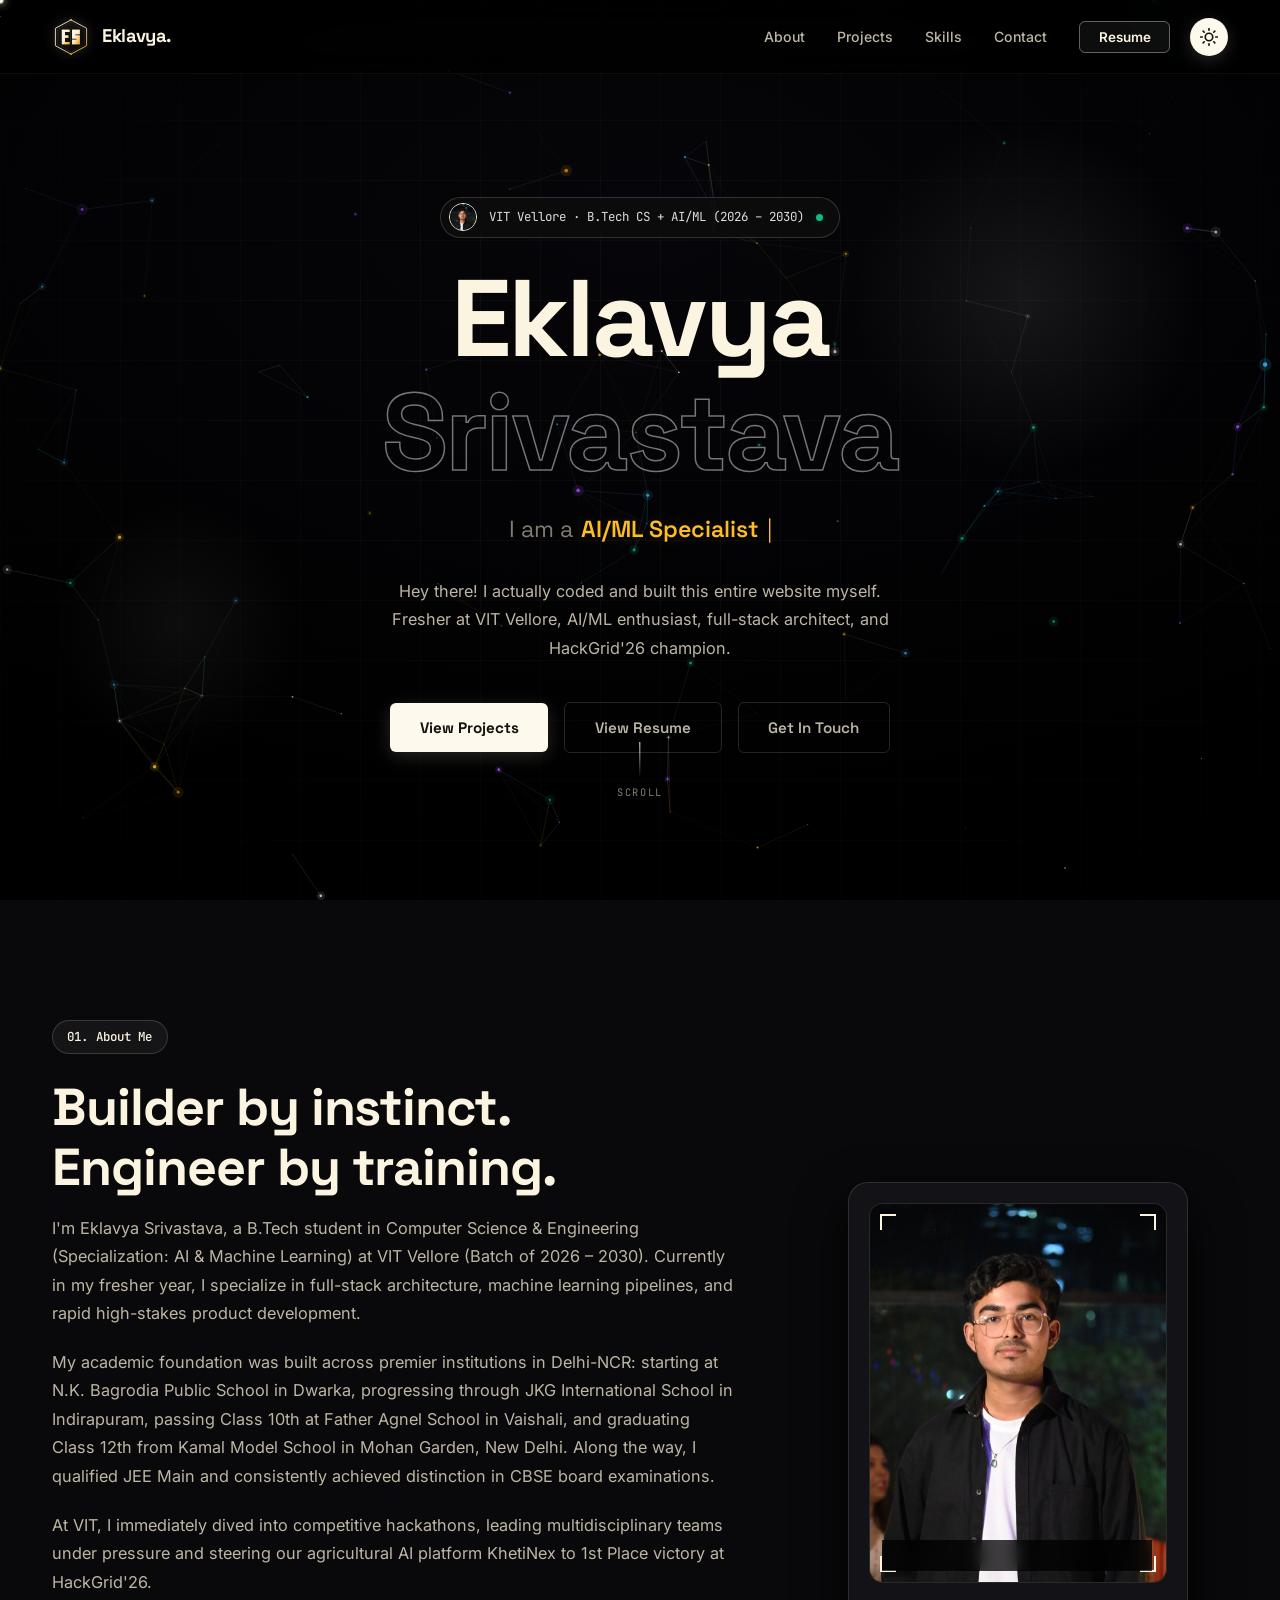
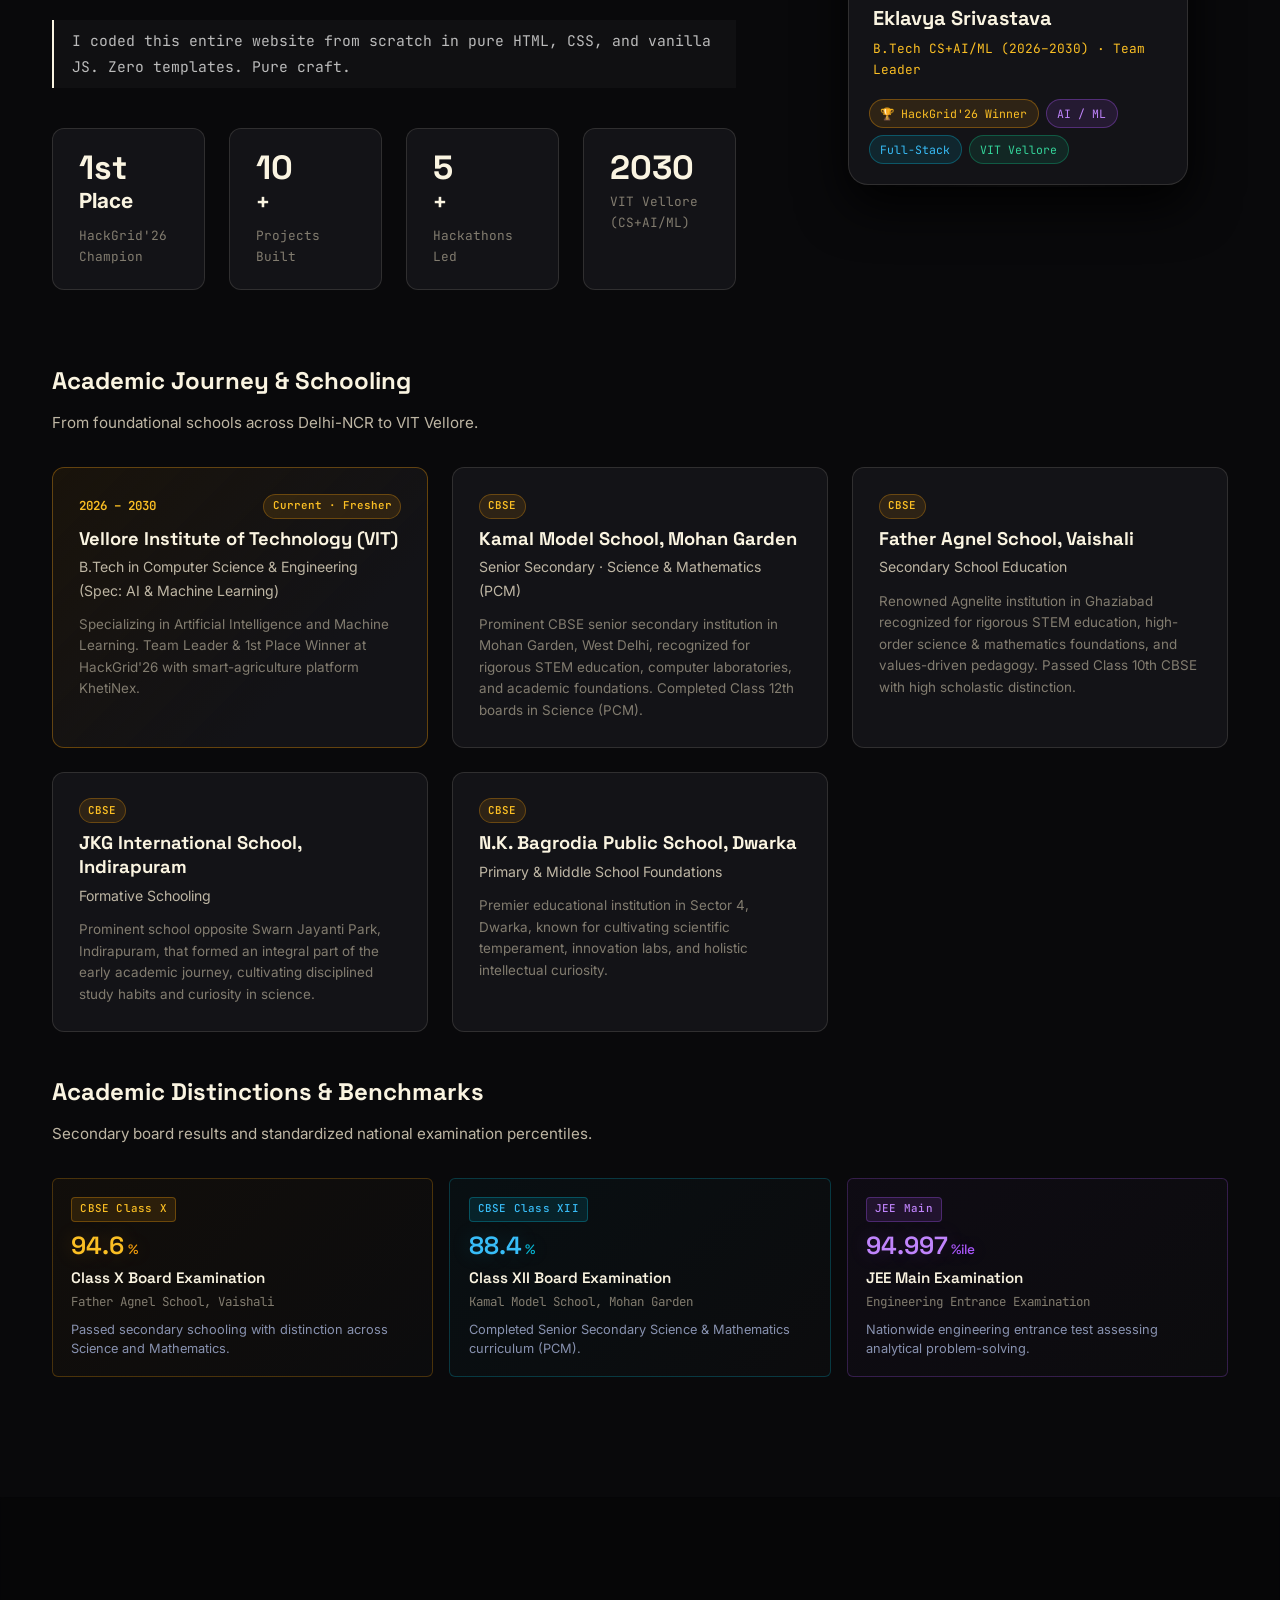
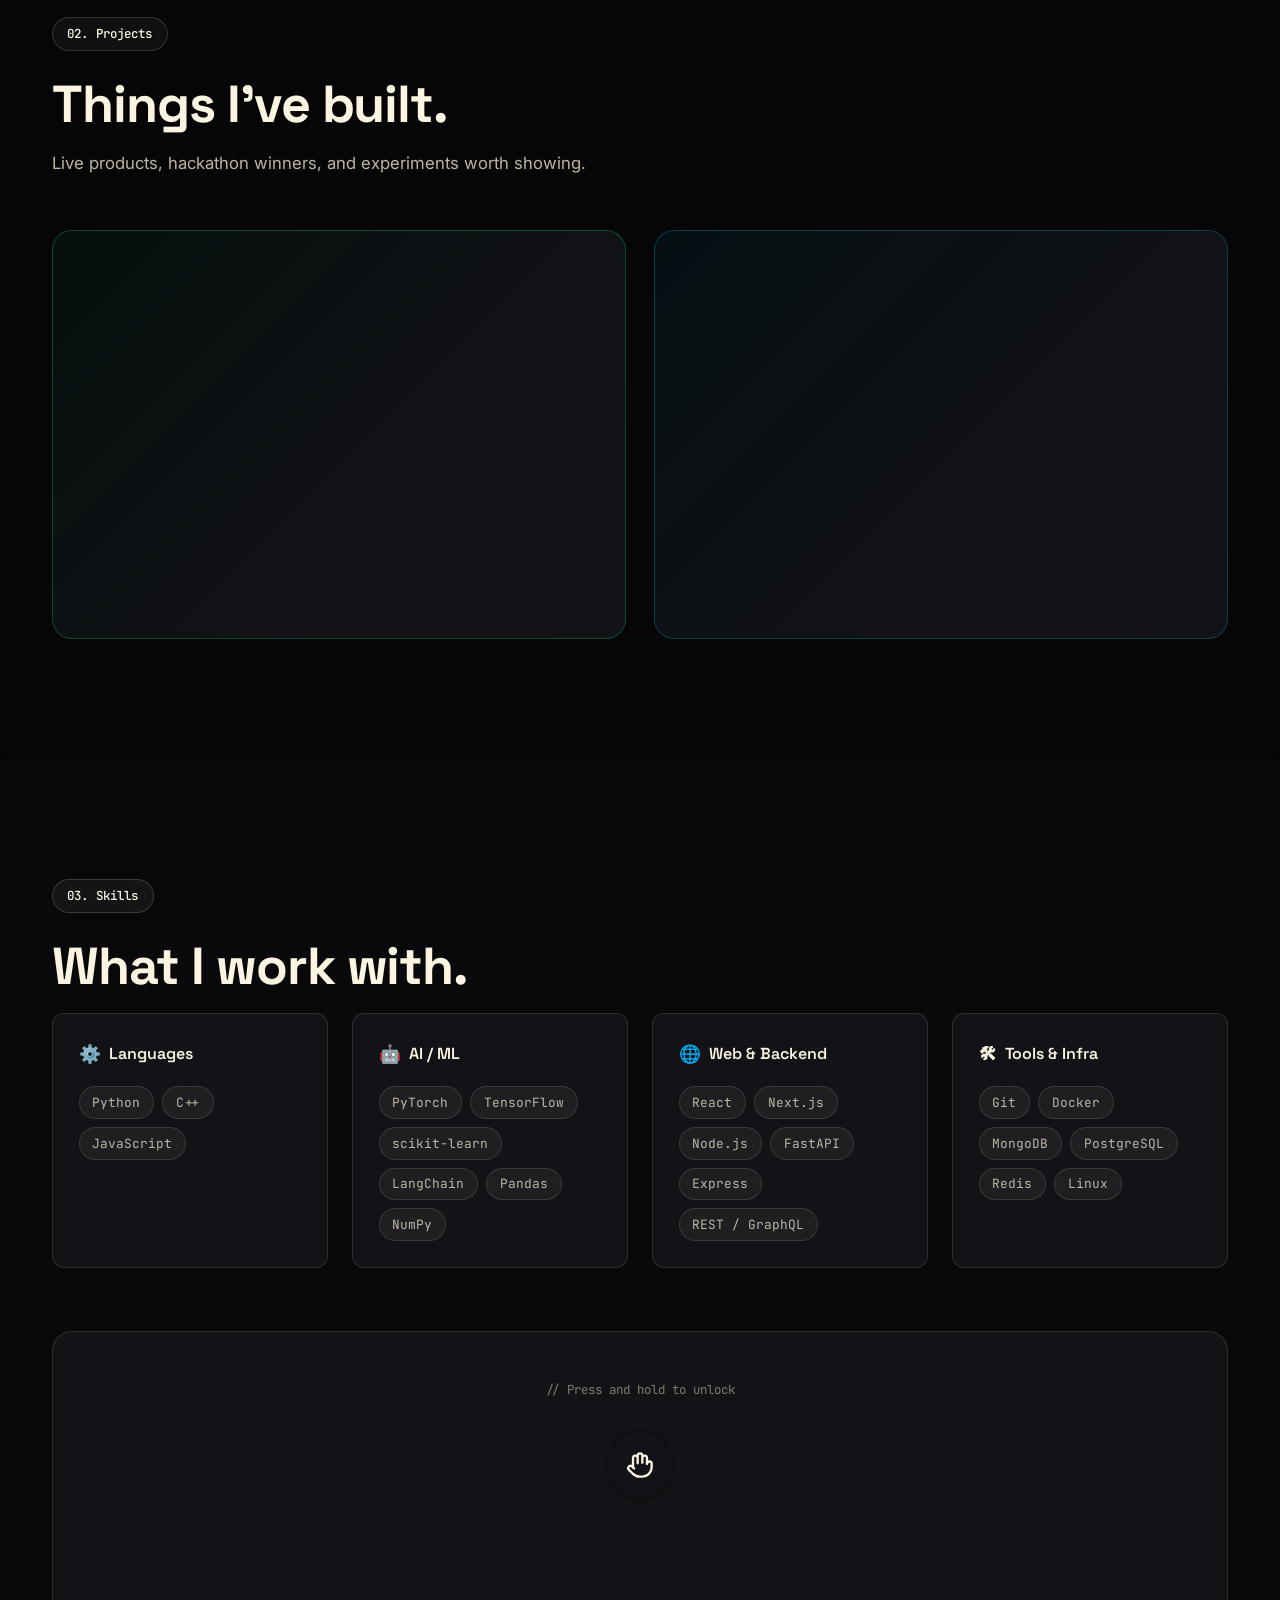
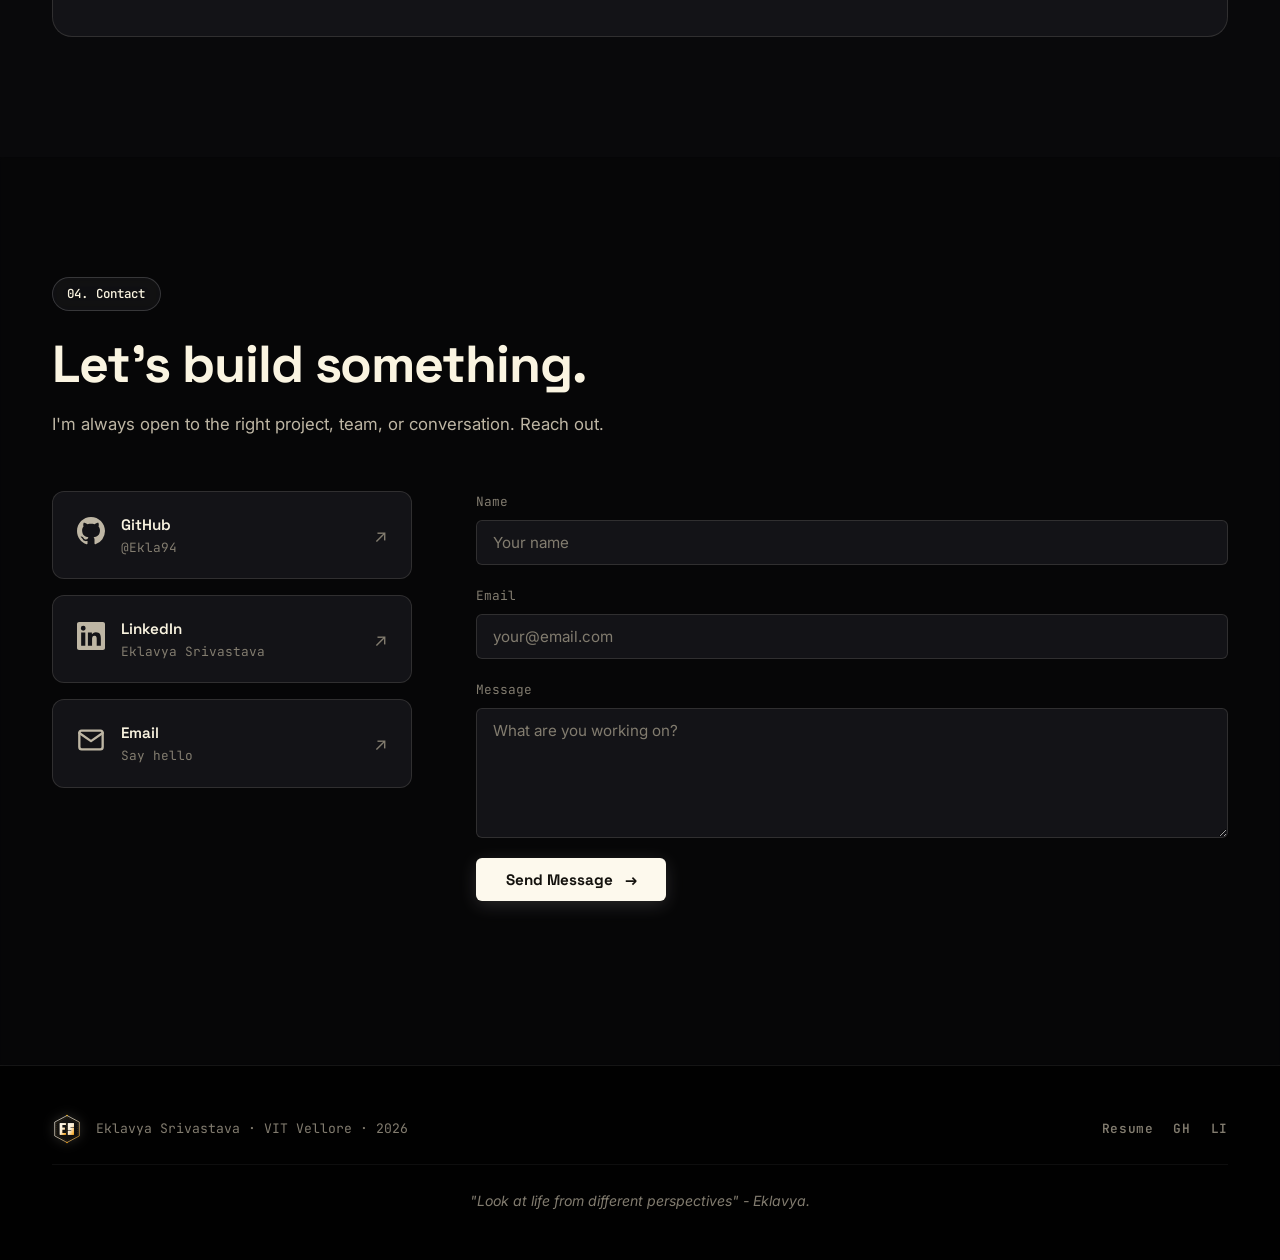
==== commit 267904ac: "fix: rename employment tracker to employee tracker across portfolio and resume" ====
--- a/index.html
+++ b/index.html
@@ -369,8 +369,8 @@
             </div>
           </article>
 
-          <!-- Productivity & Employment Tracker — Code2Create 7.0 -->
-          <article class="project-card project-card--tracker tilt-card reveal" aria-label="Productivity and Employment Tracker project">
+          <!-- Productivity & Employee Tracker — Code2Create 7.0 -->
+          <article class="project-card project-card--tracker tilt-card reveal" aria-label="Productivity and Employee Tracker project">
             <div class="project-card-inner">
               <div class="project-card-glow" aria-hidden="true"></div>
               <div class="project-header">
@@ -390,9 +390,9 @@
                   <circle cx="36" cy="20" r="3" fill="var(--color-cyan-bright)"/>
                 </svg>
               </div>
-              <h3 class="project-title">Productivity &amp; Employment Tracker</h3>
+              <h3 class="project-title">Productivity &amp; Employee Tracker</h3>
               <p class="project-desc">
-                An intelligent workforce analytics and employment tracking platform engineered during the 36-hour flagship Code2Create 7.0 hackathon at VIT Vellore. Evaluates team productivity patterns, tracks employment lifecycle milestones, and automates operational task workflows.
+                An intelligent workforce analytics and employee tracking platform engineered during the 36-hour flagship Code2Create 7.0 hackathon at VIT Vellore. Evaluates team productivity patterns, tracks employee lifecycle milestones, and automates operational task workflows.
               </p>
               <div class="project-stack">
                 <span class="tech-tag">React</span>
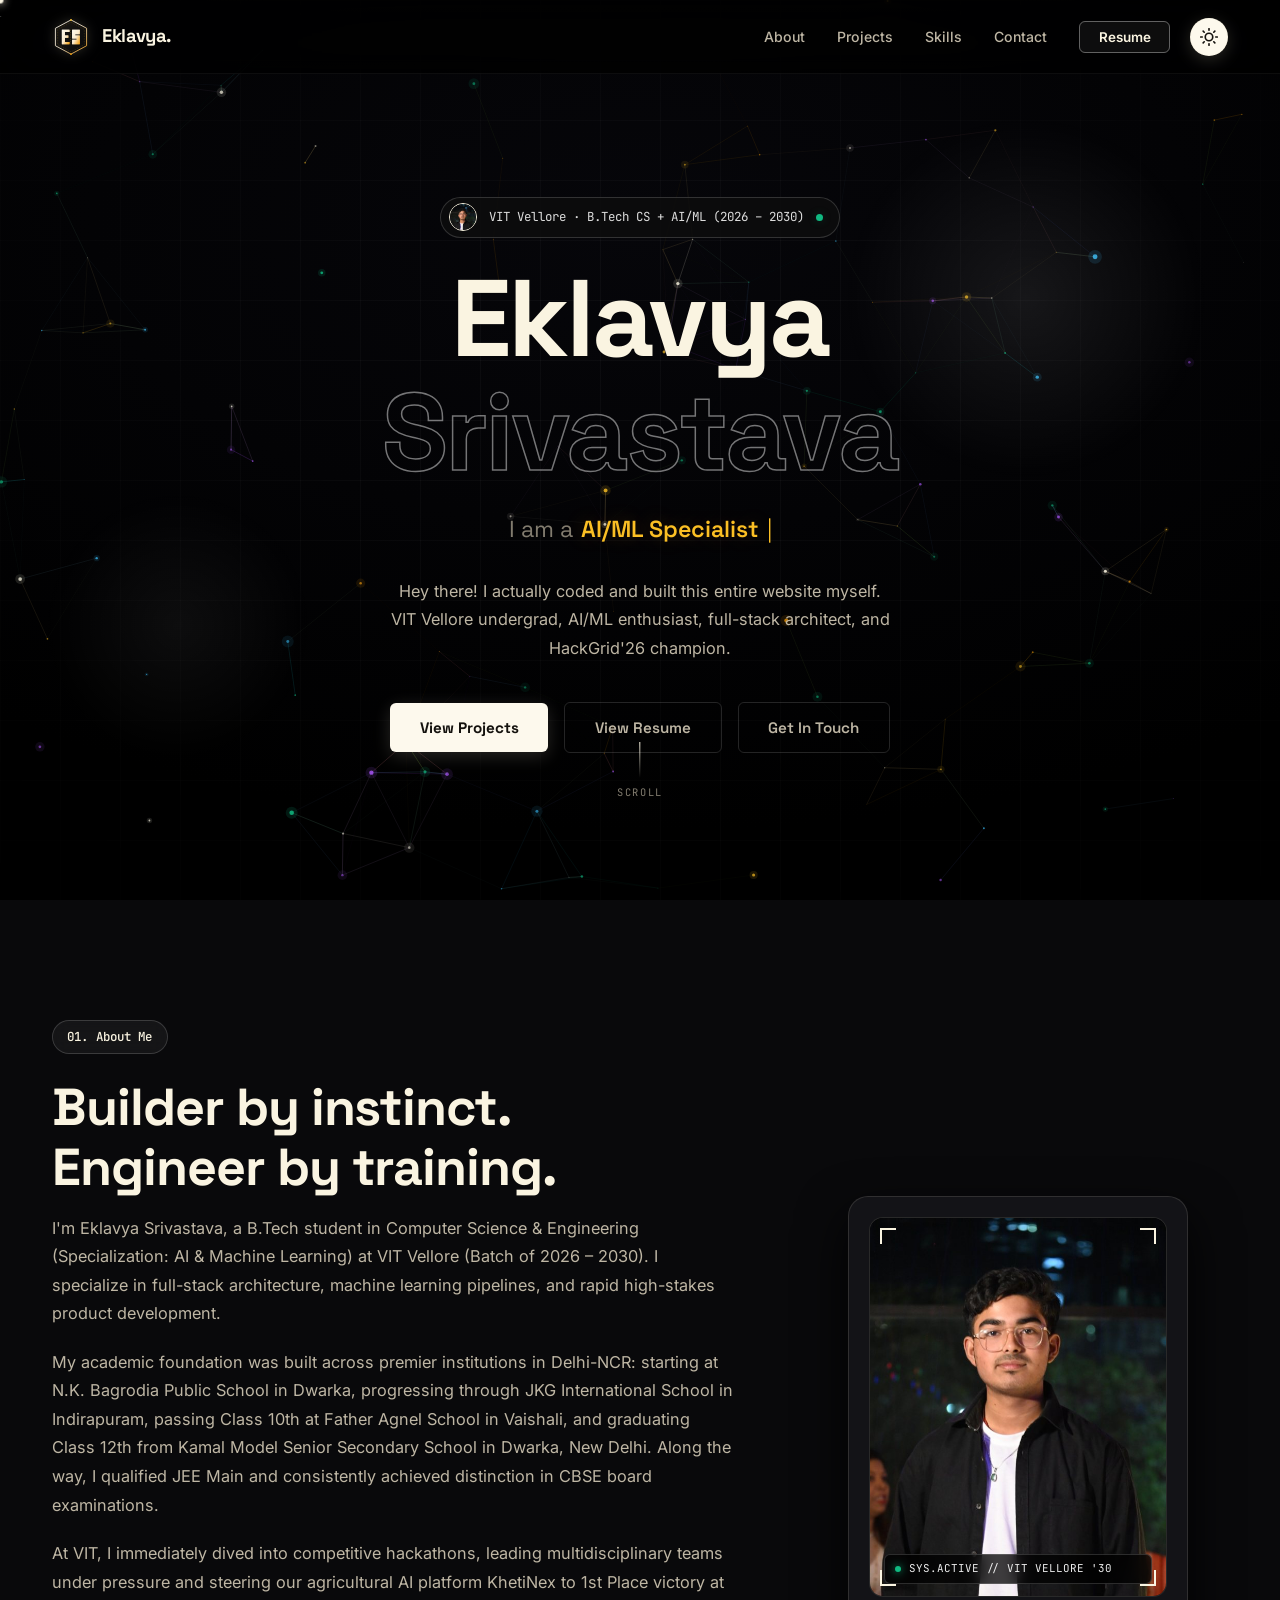
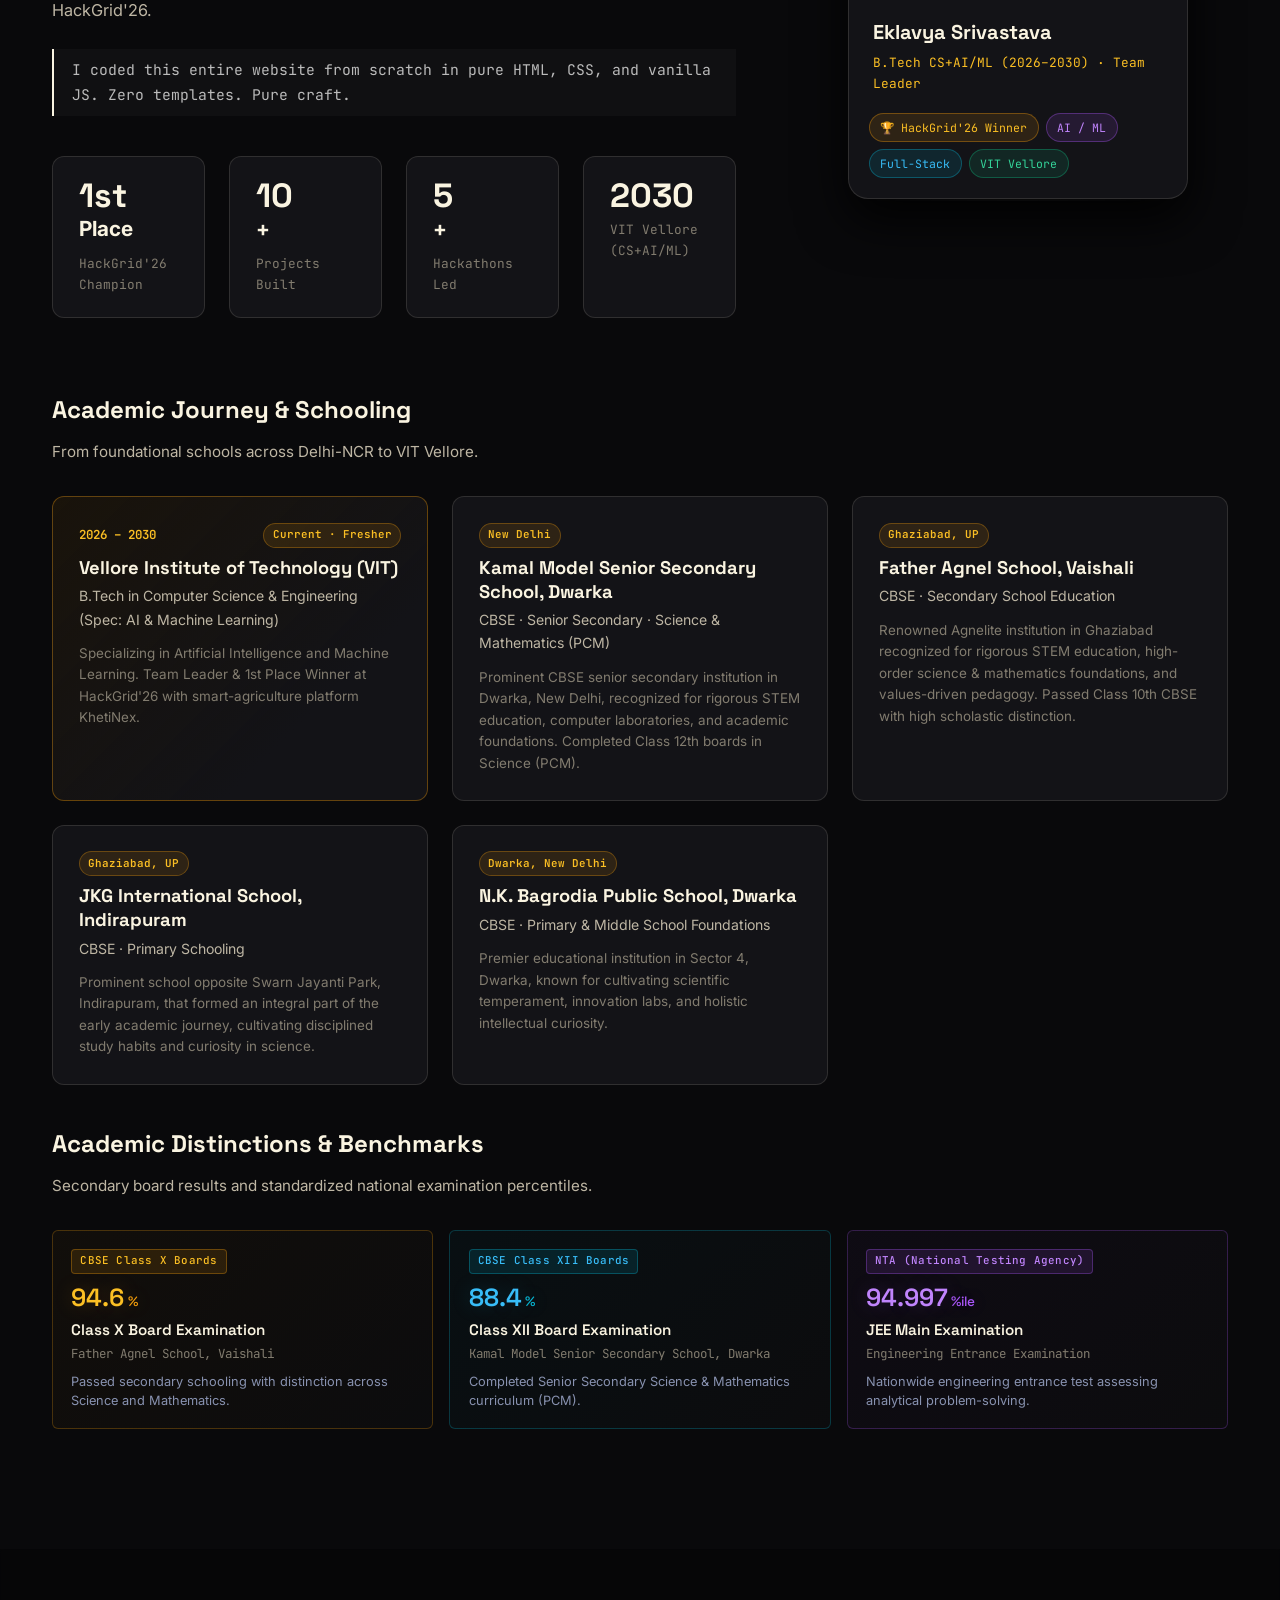
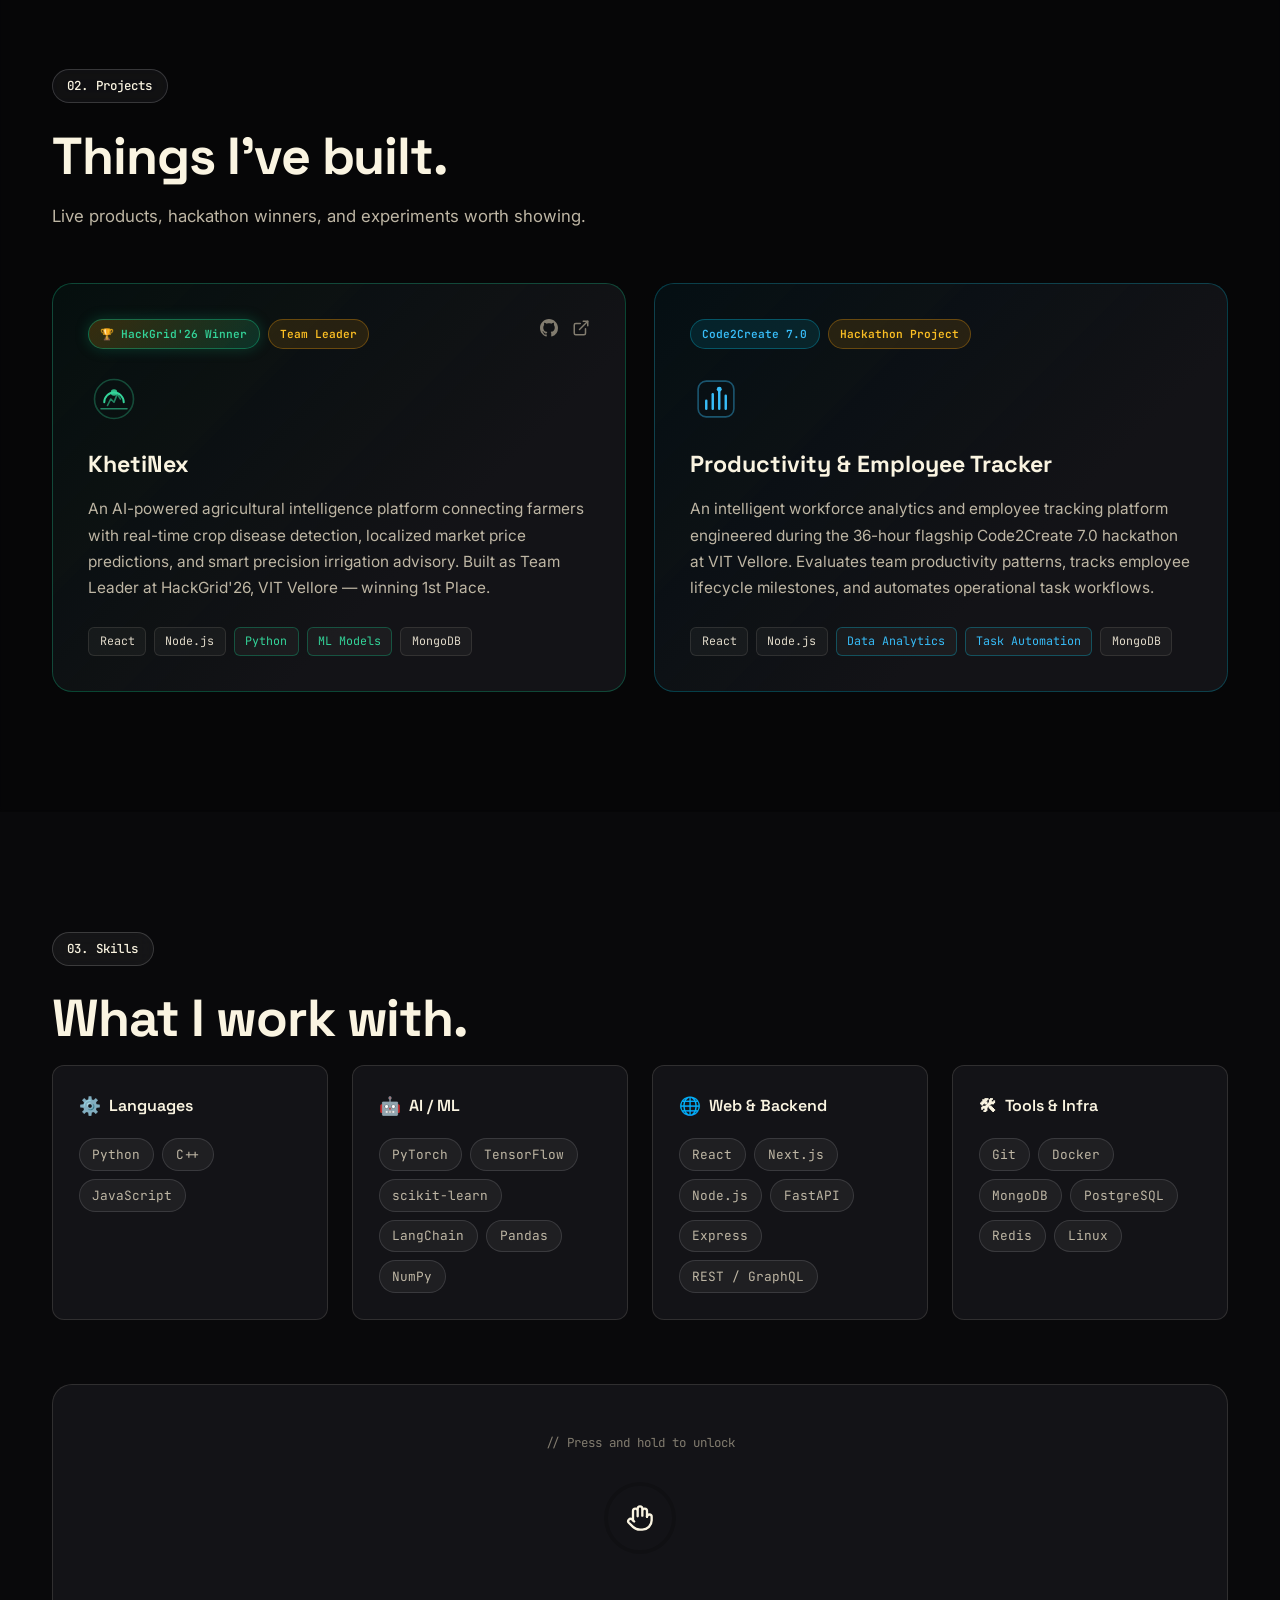
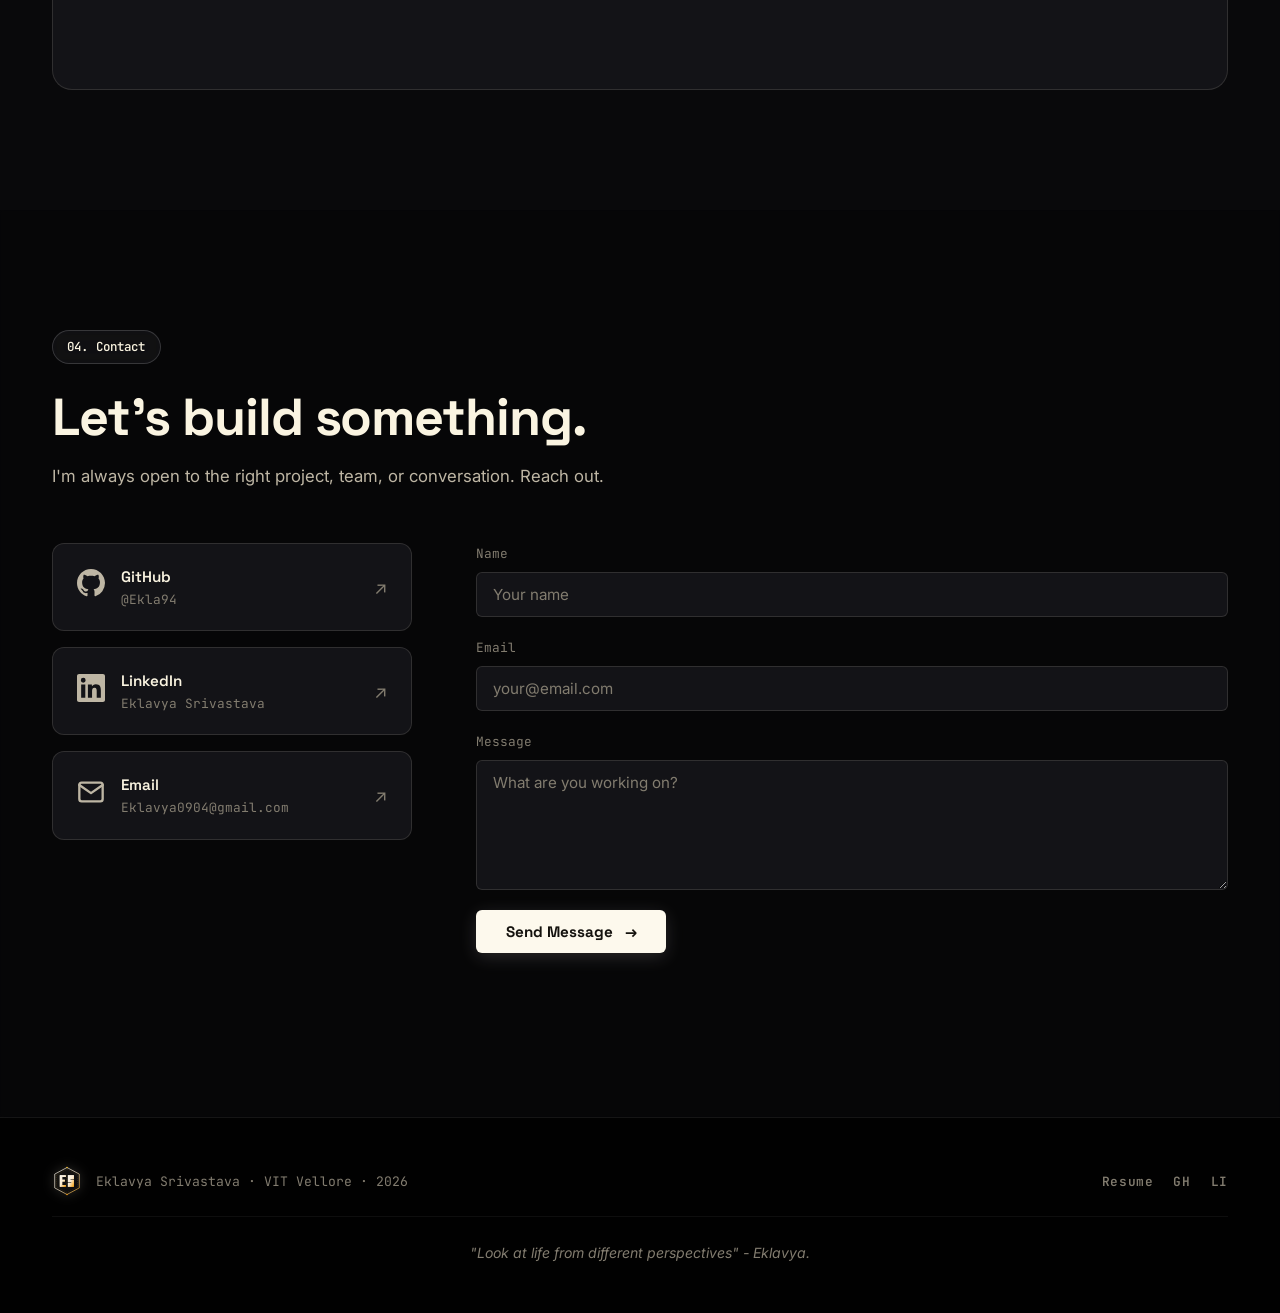
==== commit 7ee0a575: "feat: optimize resume layout, mobile viewport, contact functionality, and school details" ====
--- a/index.html
+++ b/index.html
@@ -106,7 +106,7 @@
         </div>
         <p class="hero-sub">
           Hey there! I actually coded and built this entire website myself.
-          <br />Fresher at VIT Vellore, AI/ML enthusiast, full-stack architect, and HackGrid'26 champion.
+          <br />VIT Vellore undergrad, AI/ML enthusiast, full-stack architect, and HackGrid'26 champion.
         </p>
         <div class="hero-ctas">
           <a href="#projects" class="btn btn-primary">View Projects</a>
@@ -135,10 +135,10 @@
           <div class="about-text reveal">
             <h2 class="section-heading">Builder by instinct.<br />Engineer by training.</h2>
             <p class="about-body">
-              I'm Eklavya Srivastava, a B.Tech student in Computer Science & Engineering (Specialization: AI & Machine Learning) at VIT Vellore (Batch of 2026 – 2030). Currently in my fresher year, I specialize in full-stack architecture, machine learning pipelines, and rapid high-stakes product development.
+              I'm Eklavya Srivastava, a B.Tech student in Computer Science & Engineering (Specialization: AI & Machine Learning) at VIT Vellore (Batch of 2026 – 2030). I specialize in full-stack architecture, machine learning pipelines, and rapid high-stakes product development.
             </p>
             <p class="about-body">
-              My academic foundation was built across premier institutions in Delhi-NCR: starting at N.K. Bagrodia Public School in Dwarka, progressing through JKG International School in Indirapuram, passing Class 10th at Father Agnel School in Vaishali, and graduating Class 12th from Kamal Model School in Mohan Garden, New Delhi. Along the way, I qualified JEE Main and consistently achieved distinction in CBSE board examinations.
+              My academic foundation was built across premier institutions in Delhi-NCR: starting at N.K. Bagrodia Public School in Dwarka, progressing through JKG International School in Indirapuram, passing Class 10th at Father Agnel School in Vaishali, and graduating Class 12th from Kamal Model Senior Secondary School in Dwarka, New Delhi. Along the way, I qualified JEE Main and consistently achieved distinction in CBSE board examinations.
             </p>
             <p class="about-body">
               At VIT, I immediately dived into competitive hackathons, leading multidisciplinary teams under pressure and steering our agricultural AI platform KhetiNex to 1st Place victory at HackGrid'26.
@@ -217,37 +217,37 @@
               </p>
             </div>
 
-            <!-- Kamal Model School -->
+            <!-- Kamal Model Senior Secondary School, Dwarka -->
             <div class="timeline-card">
               <div class="timeline-period">
-                <span class="timeline-badge">CBSE</span>
-              </div>
-              <h4 class="timeline-school">Kamal Model School, Mohan Garden</h4>
-              <p class="timeline-degree">Senior Secondary · Science & Mathematics (PCM)</p>
+                <span class="timeline-badge">New Delhi</span>
+              </div>
+              <h4 class="timeline-school">Kamal Model Senior Secondary School, Dwarka</h4>
+              <p class="timeline-degree">CBSE · Senior Secondary · Science &amp; Mathematics (PCM)</p>
               <p class="timeline-desc">
-                Prominent CBSE senior secondary institution in Mohan Garden, West Delhi, recognized for rigorous STEM education, computer laboratories, and academic foundations. Completed Class 12th boards in Science (PCM).
+                Prominent CBSE senior secondary institution in Dwarka, New Delhi, recognized for rigorous STEM education, computer laboratories, and academic foundations. Completed Class 12th boards in Science (PCM).
               </p>
             </div>
 
             <!-- Father Agnel School -->
             <div class="timeline-card">
               <div class="timeline-period">
-                <span class="timeline-badge">CBSE</span>
+                <span class="timeline-badge">Ghaziabad, UP</span>
               </div>
               <h4 class="timeline-school">Father Agnel School, Vaishali</h4>
-              <p class="timeline-degree">Secondary School Education</p>
+              <p class="timeline-degree">CBSE · Secondary School Education</p>
               <p class="timeline-desc">
-                Renowned Agnelite institution in Ghaziabad recognized for rigorous STEM education, high-order science & mathematics foundations, and values-driven pedagogy. Passed Class 10th CBSE with high scholastic distinction.
+                Renowned Agnelite institution in Ghaziabad recognized for rigorous STEM education, high-order science &amp; mathematics foundations, and values-driven pedagogy. Passed Class 10th CBSE with high scholastic distinction.
               </p>
             </div>
 
             <!-- JKG International School -->
             <div class="timeline-card">
               <div class="timeline-period">
-                <span class="timeline-badge">CBSE</span>
+                <span class="timeline-badge">Ghaziabad, UP</span>
               </div>
               <h4 class="timeline-school">JKG International School, Indirapuram</h4>
-              <p class="timeline-degree">Formative Schooling</p>
+              <p class="timeline-degree">CBSE · Primary Schooling</p>
               <p class="timeline-desc">
                 Prominent school opposite Swarn Jayanti Park, Indirapuram, that formed an integral part of the early academic journey, cultivating disciplined study habits and curiosity in science.
               </p>
@@ -256,10 +256,10 @@
             <!-- N.K. Bagrodia Public School -->
             <div class="timeline-card">
               <div class="timeline-period">
-                <span class="timeline-badge">CBSE</span>
+                <span class="timeline-badge">Dwarka, New Delhi</span>
               </div>
               <h4 class="timeline-school">N.K. Bagrodia Public School, Dwarka</h4>
-              <p class="timeline-degree">Primary & Middle School Foundations</p>
+              <p class="timeline-degree">CBSE · Primary &amp; Middle School Foundations</p>
               <p class="timeline-desc">
                 Premier educational institution in Sector 4, Dwarka, known for cultivating scientific temperament, innovation labs, and holistic intellectual curiosity.
               </p>
@@ -270,7 +270,7 @@
         <!-- Academic Distinctions & Competitive Benchmarks -->
         <div class="benchmarks-section reveal">
           <div class="benchmarks-header">
-            <h3 class="timeline-title">Academic Distinctions & Benchmarks</h3>
+            <h3 class="timeline-title">Academic Distinctions &amp; Benchmarks</h3>
             <p class="timeline-sub">Secondary board results and standardized national examination percentiles.</p>
           </div>
 
@@ -278,7 +278,7 @@
             <!-- CBSE 10th -->
             <div class="benchmark-card benchmark-card--gold">
               <div class="benchmark-top">
-                <span class="benchmark-tag">CBSE Class X</span>
+                <span class="benchmark-tag">CBSE Class X Boards</span>
               </div>
               <div class="benchmark-value">94.6<span class="benchmark-unit">%</span></div>
               <h4 class="benchmark-title">Class X Board Examination</h4>
@@ -291,20 +291,20 @@
             <!-- CBSE 12th -->
             <div class="benchmark-card benchmark-card--cyan">
               <div class="benchmark-top">
-                <span class="benchmark-tag">CBSE Class XII</span>
+                <span class="benchmark-tag">CBSE Class XII Boards</span>
               </div>
               <div class="benchmark-value">88.4<span class="benchmark-unit">%</span></div>
               <h4 class="benchmark-title">Class XII Board Examination</h4>
-              <p class="benchmark-sub">Kamal Model School, Mohan Garden</p>
+              <p class="benchmark-sub">Kamal Model Senior Secondary School, Dwarka</p>
               <p class="benchmark-desc">
-                Completed Senior Secondary Science & Mathematics curriculum (PCM).
+                Completed Senior Secondary Science &amp; Mathematics curriculum (PCM).
               </p>
             </div>
 
             <!-- JEE Main -->
             <div class="benchmark-card benchmark-card--violet">
               <div class="benchmark-top">
-                <span class="benchmark-tag">JEE Main</span>
+                <span class="benchmark-tag">NTA (National Testing Agency)</span>
               </div>
               <div class="benchmark-value">94.997<span class="benchmark-unit">%ile</span></div>
               <h4 class="benchmark-title">JEE Main Examination</h4>
@@ -526,13 +526,13 @@
               <span class="contact-card-arrow" aria-hidden="true">↗</span>
             </a>
 
-            <a href="mailto:eklavya@example.com" class="contact-card" aria-label="Email me">
+            <a href="mailto:Eklavya0904@gmail.com" class="contact-card" aria-label="Email me">
               <span class="contact-card-icon" aria-hidden="true">
                 <svg width="28" height="28" viewBox="0 0 24 24" fill="none" stroke="currentColor" stroke-width="2" stroke-linecap="round" stroke-linejoin="round"><path d="M4 4h16c1.1 0 2 .9 2 2v12c0 1.1-.9 2-2 2H4c-1.1 0-2-.9-2-2V6c0-1.1.9-2 2-2z"/><polyline points="22,6 12,13 2,6"/></svg>
               </span>
               <div class="contact-card-text">
                 <span class="contact-card-label">Email</span>
-                <span class="contact-card-handle">Say hello</span>
+                <span class="contact-card-handle">Eklavya0904@gmail.com</span>
               </div>
               <span class="contact-card-arrow" aria-hidden="true">↗</span>
             </a>
--- a/assets/style.css
+++ b/assets/style.css
@@ -237,6 +237,7 @@
 .section {
   padding: 7.5rem 0;
   position: relative;
+  scroll-margin-top: calc(var(--nav-h) + 1.25rem);
 }
 
 .section-label {
@@ -272,11 +273,14 @@
   display: inline-flex; align-items: center; gap: .6rem;
   padding: .75rem 1.85rem; border-radius: var(--radius-sm);
   font-family: var(--font-display); font-weight: 600; font-size: .95rem;
-  transition: transform .2s var(--ease-out), box-shadow .2s, background .2s, color .2s, border-color .2s;
+  transition: transform .22s cubic-bezier(0.16, 1, 0.3, 1), box-shadow .22s cubic-bezier(0.16, 1, 0.3, 1), background .2s ease, color .2s ease, border-color .2s ease;
   border: none;
+  cursor: pointer;
+  user-select: none;
+  text-decoration: none;
 }
 .btn:hover { transform: translateY(-2px); }
-.btn:active { transform: translateY(0); }
+.btn:active { transform: translateY(0) scale(0.98); }
 
 .btn-primary {
   background: var(--accent-bright); color: var(--accent-inverse); font-weight: 700;
@@ -422,6 +426,7 @@
 .hero-ctas {
   display: flex; align-items: center; justify-content: center; gap: 1rem; flex-wrap: wrap;
   animation: fadeUp .65s var(--ease-out) .5s both;
+  position: relative; z-index: 5;
 }
 
 .hero-scroll-cue {
@@ -1136,19 +1141,36 @@
   background: var(--panel); border: 1px solid var(--panel-border);
   border-radius: var(--radius-sm); padding: .75rem 1rem;
   color: var(--text-primary); font-family: var(--font-body); font-size: .95rem;
-  transition: border-color .2s, box-shadow .2s;
+  transition: border-color .25s ease, box-shadow .25s ease, background .25s ease;
   width: 100%;
 }
 .form-input:focus {
   outline: none; border-color: var(--accent);
-  box-shadow: 0 0 0 3px rgba(255, 255, 255, 0.16);
+  box-shadow: 0 0 0 3px rgba(250, 244, 225, 0.16);
+}
+.form-input.input-error {
+  border-color: #ef4444 !important;
+  box-shadow: 0 0 0 3px rgba(239, 68, 68, 0.22) !important;
+  animation: shakeInput 0.32s ease;
+}
+@keyframes shakeInput {
+  0%, 100% { transform: translateX(0); }
+  25% { transform: translateX(-4px); }
+  75% { transform: translateX(4px); }
 }
 .form-input::placeholder { color: var(--text-muted); }
 .form-textarea { resize: vertical; min-height: 130px; }
-.form-submit { align-self: flex-start; gap: .75rem; }
+.form-submit {
+  align-self: flex-start; gap: .75rem;
+  cursor: pointer; position: relative; z-index: 4;
+}
+.form-submit:active { transform: translateY(0) scale(0.97); }
+.form-submit.loading {
+  opacity: 0.75; cursor: wait;
+}
 .form-success {
-  font-family: var(--font-mono); font-size: .85rem;
-  color: var(--accent); min-height: 1.5rem;
+  font-family: var(--font-mono); font-size: .88rem;
+  min-height: 1.5rem; transition: opacity 0.3s ease;
 }
 
 /* focus-visible */
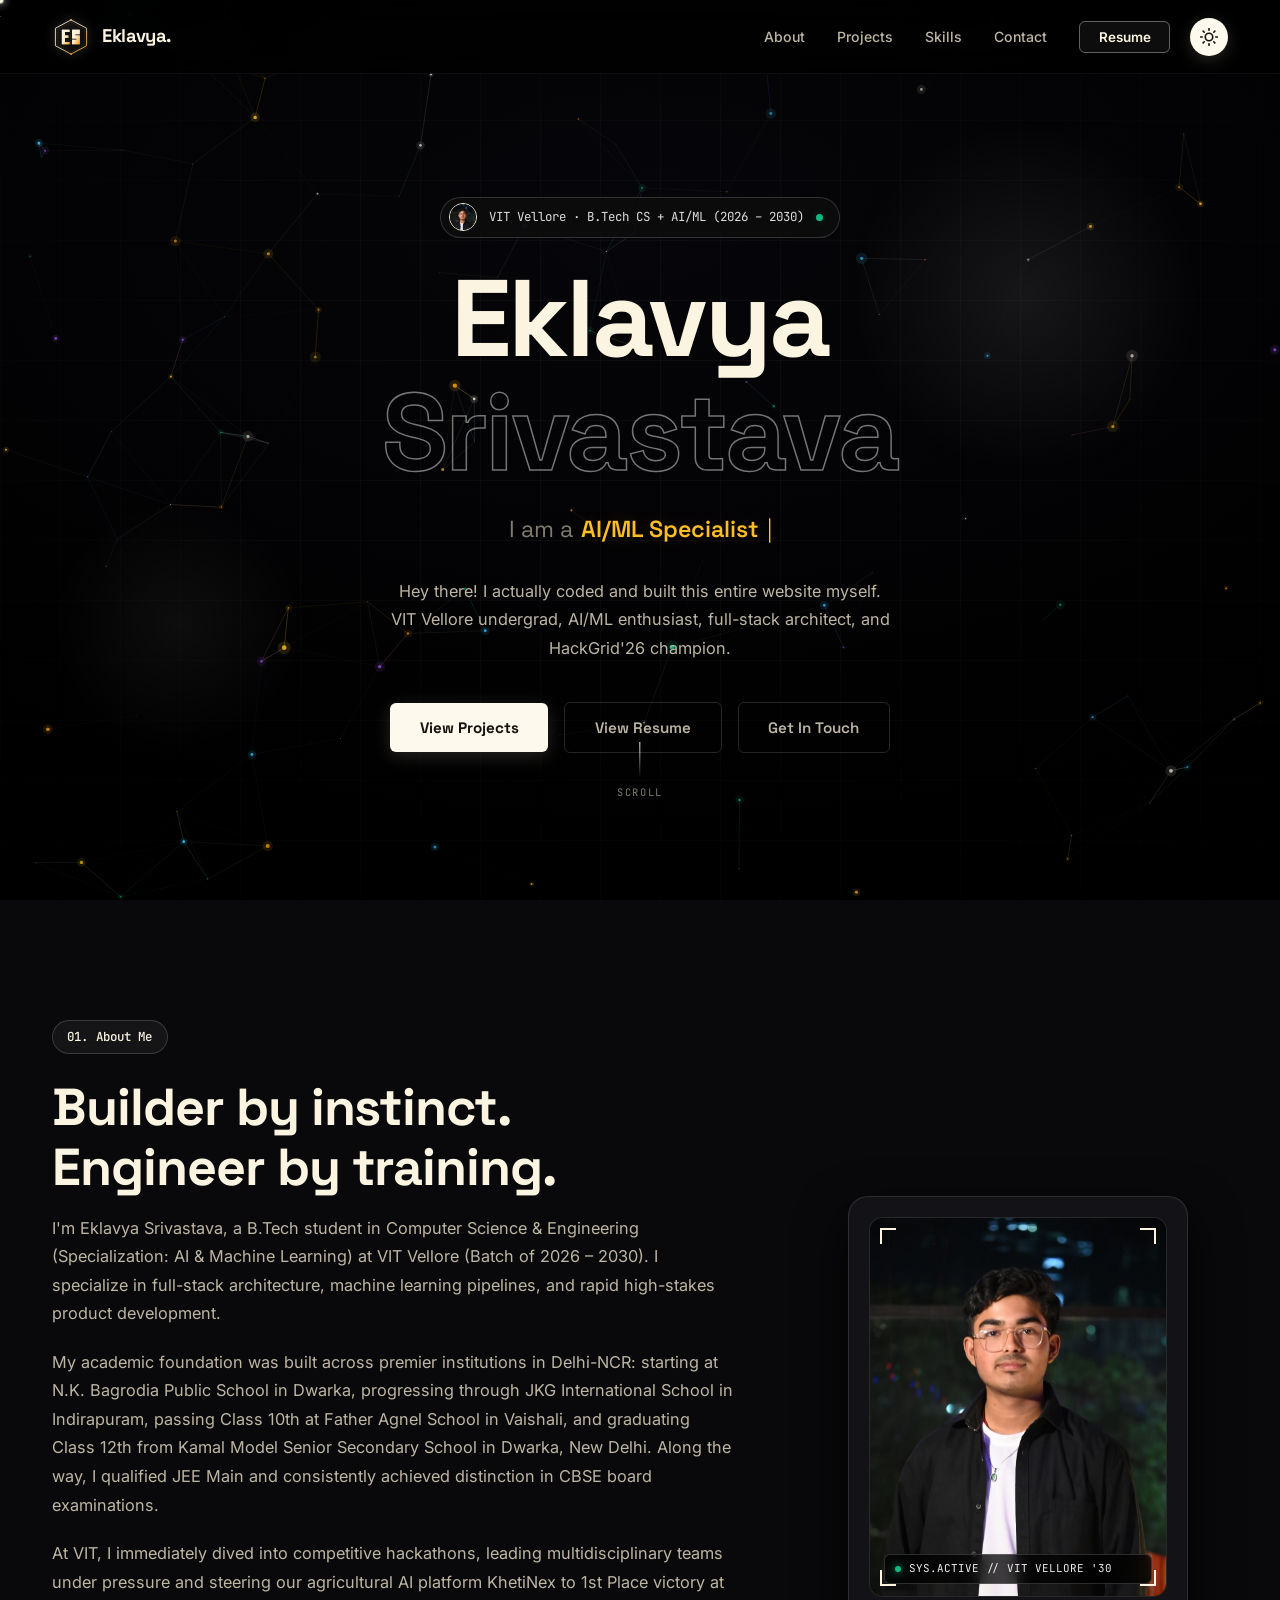
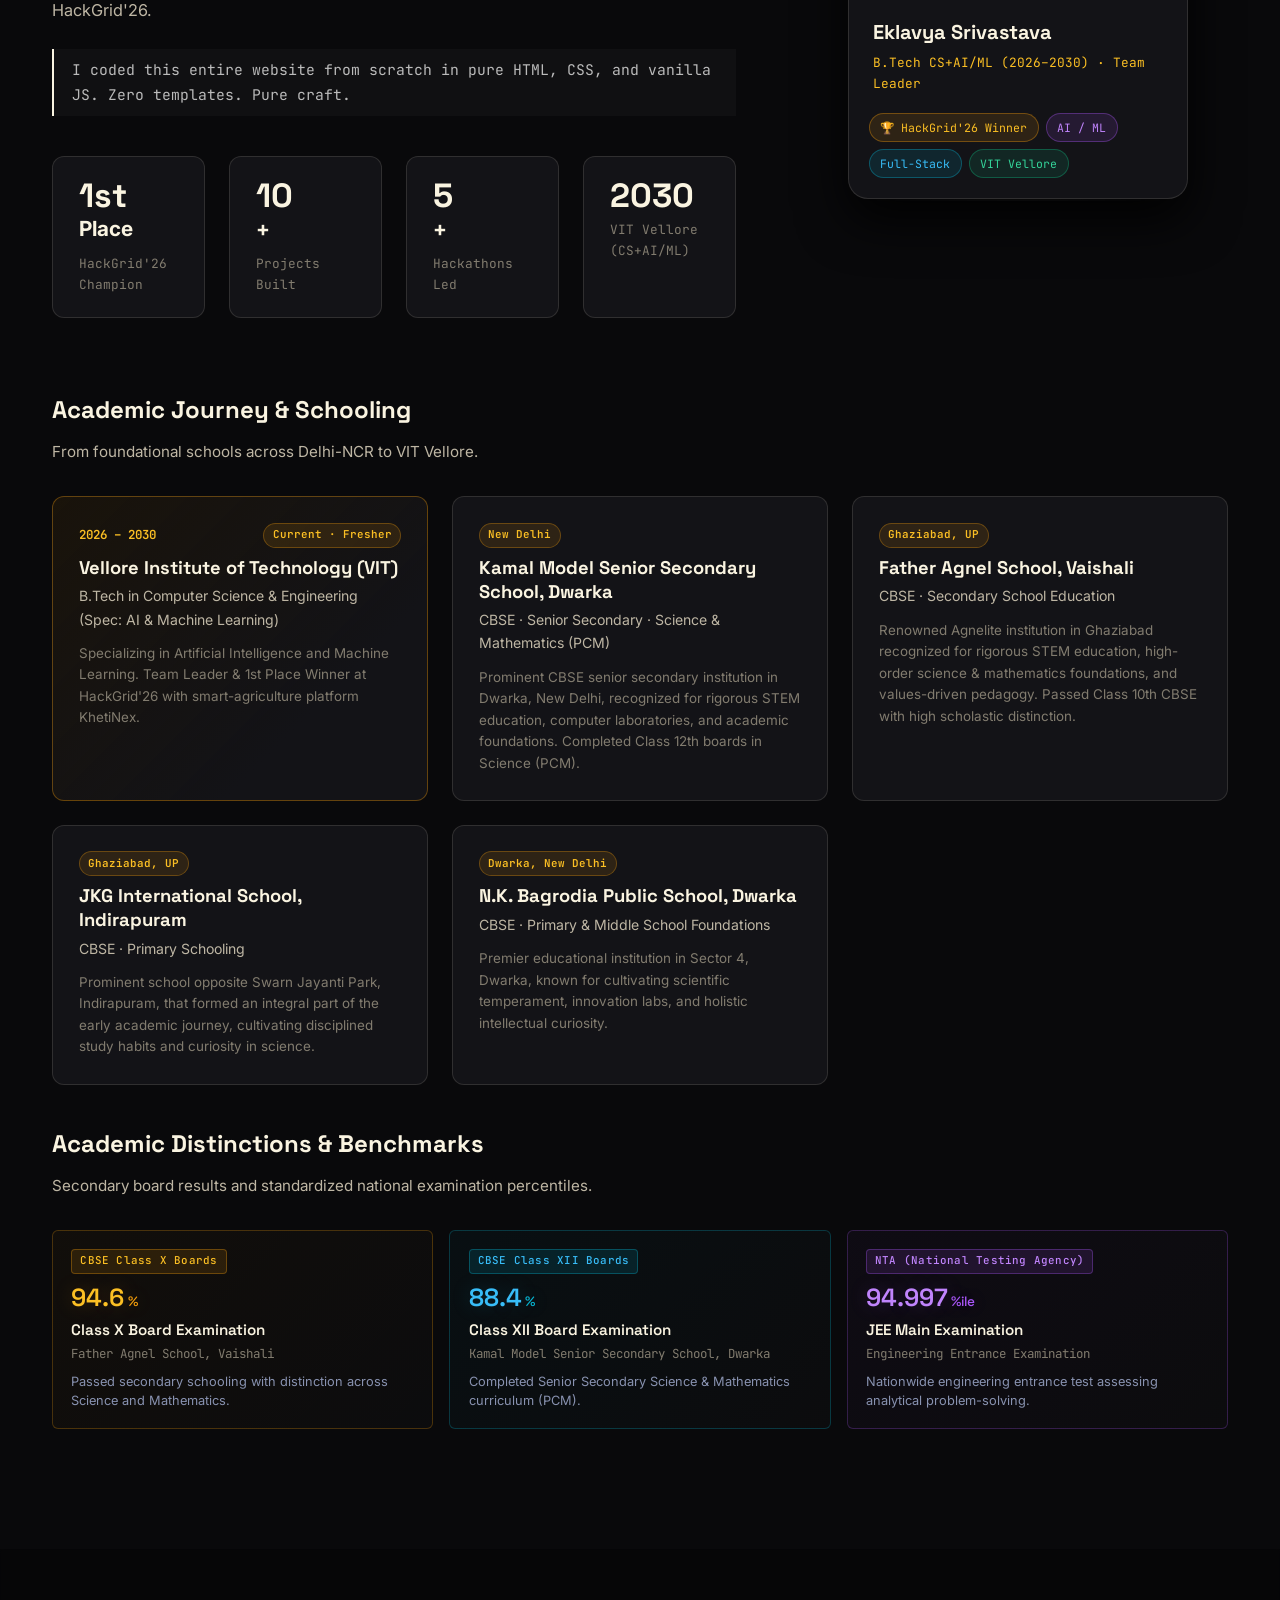
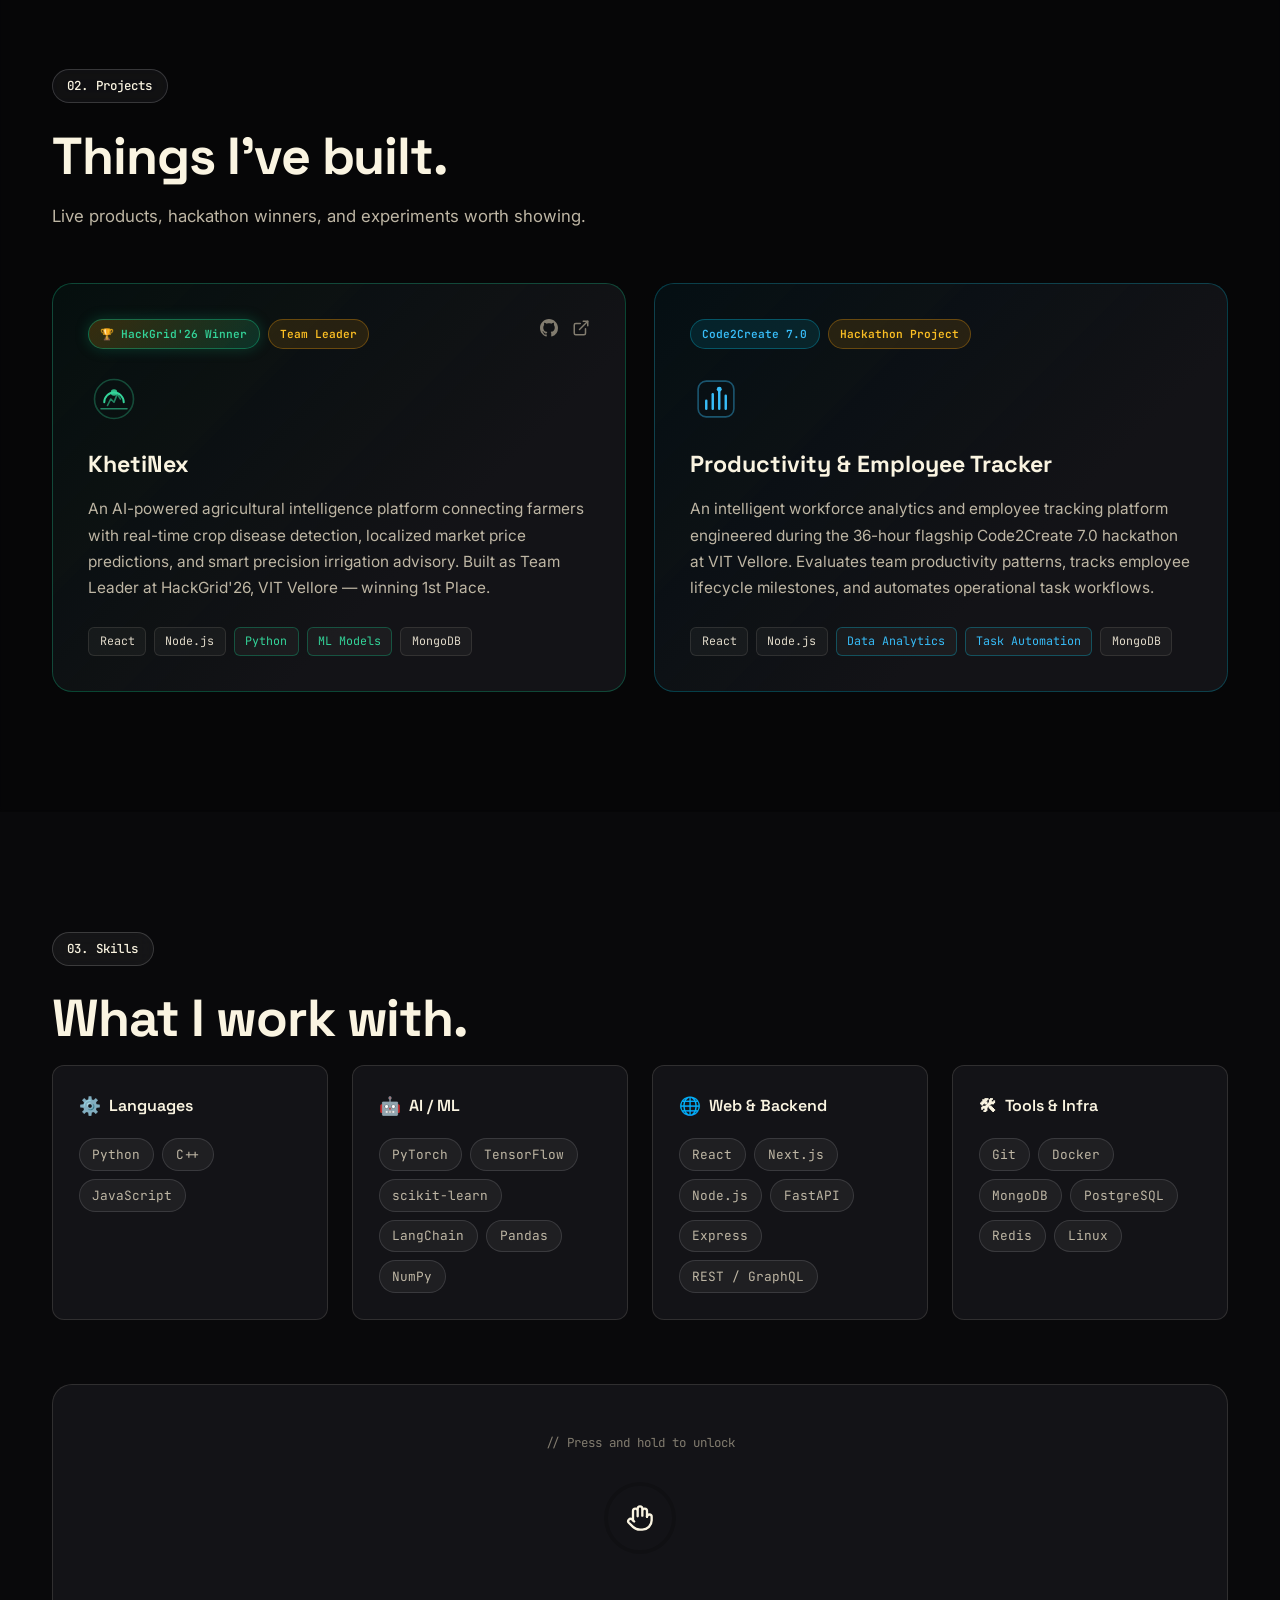
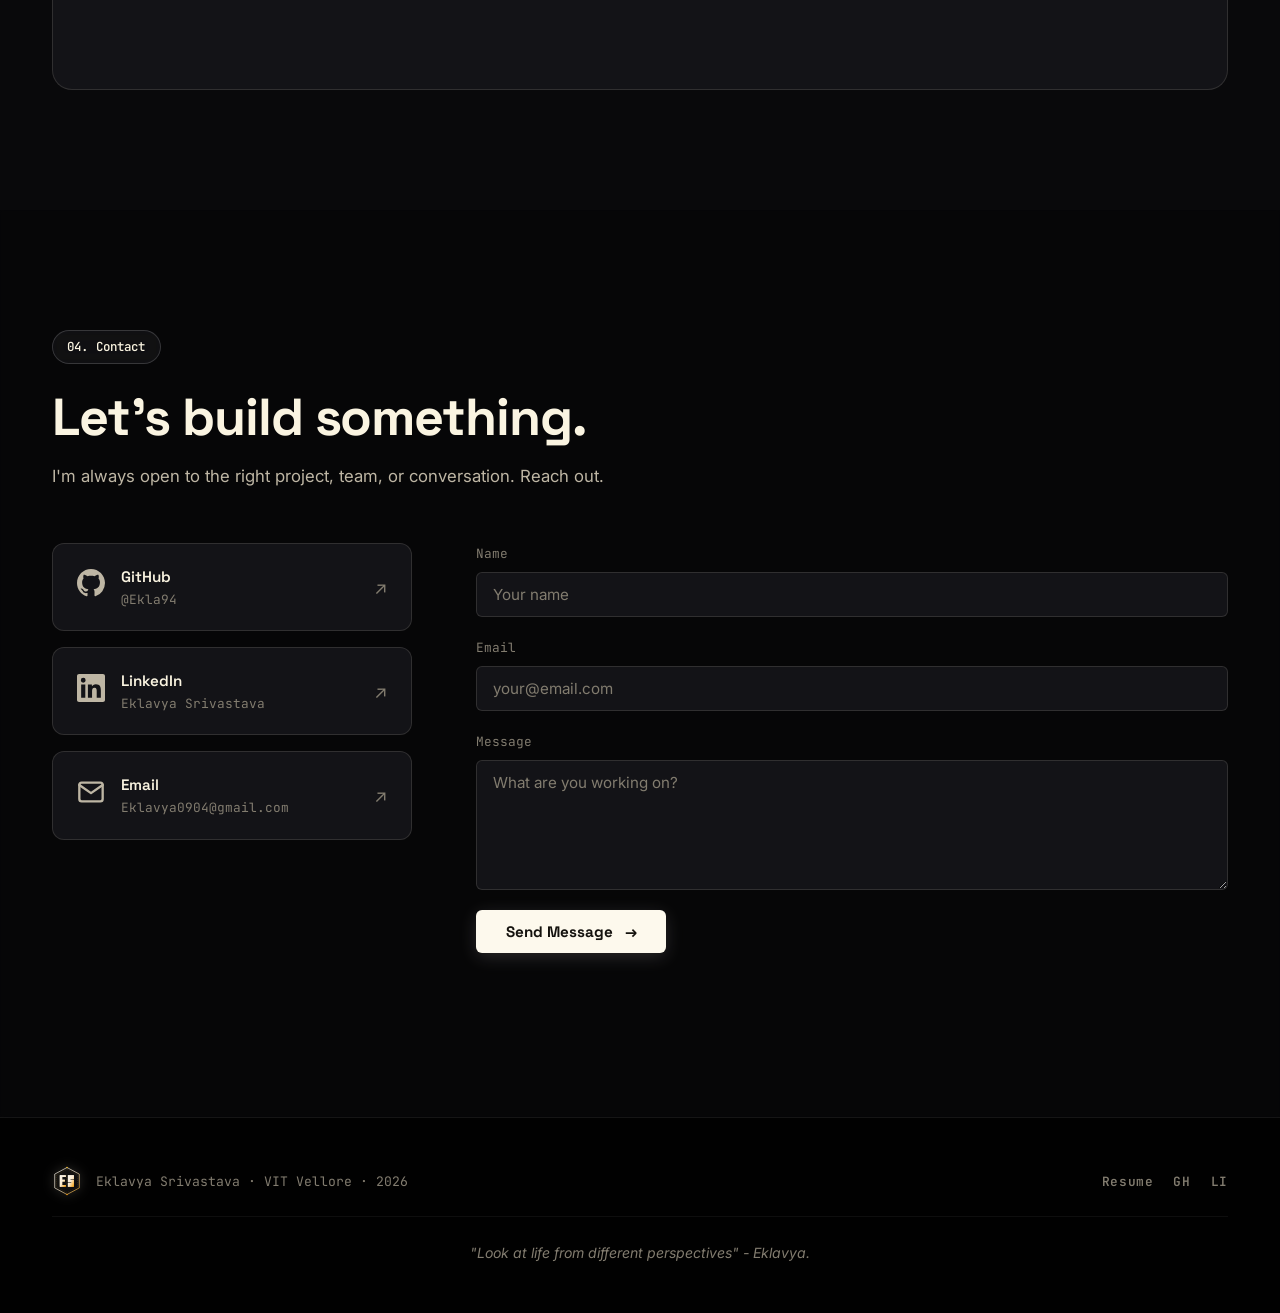
==== commit ac294ed2: "feat: update portfolio portrait image with new photo" ====
--- a/index.html
+++ b/index.html
@@ -91,7 +91,7 @@
 
       <div class="hero-content">
         <div class="hero-portrait-badge">
-          <img src="assets/eklavya.jpg" alt="Eklavya Srivastava" class="hero-mini-avatar" width="28" height="28" />
+          <img src="assets/eklavya.jpg?v=2" alt="Eklavya Srivastava" class="hero-mini-avatar" width="28" height="28" />
           <span class="hero-badge-text">VIT Vellore · B.Tech CS + AI/ML (2026 – 2030)</span>
           <span class="hero-dot" aria-hidden="true"></span>
         </div>
@@ -180,7 +180,7 @@
                       <span>SYS.ACTIVE // VIT VELLORE '30</span>
                     </div>
                   </div>
-                  <img src="assets/eklavya.jpg" alt="Eklavya Srivastava" class="about-portrait-img" width="340" height="380" fetchpriority="high" />
+                  <img src="assets/eklavya.jpg?v=2" alt="Eklavya Srivastava" class="about-portrait-img" width="340" height="380" fetchpriority="high" />
                 </div>
                 <div class="about-portrait-meta">
                   <h3 class="about-name">Eklavya Srivastava</h3>
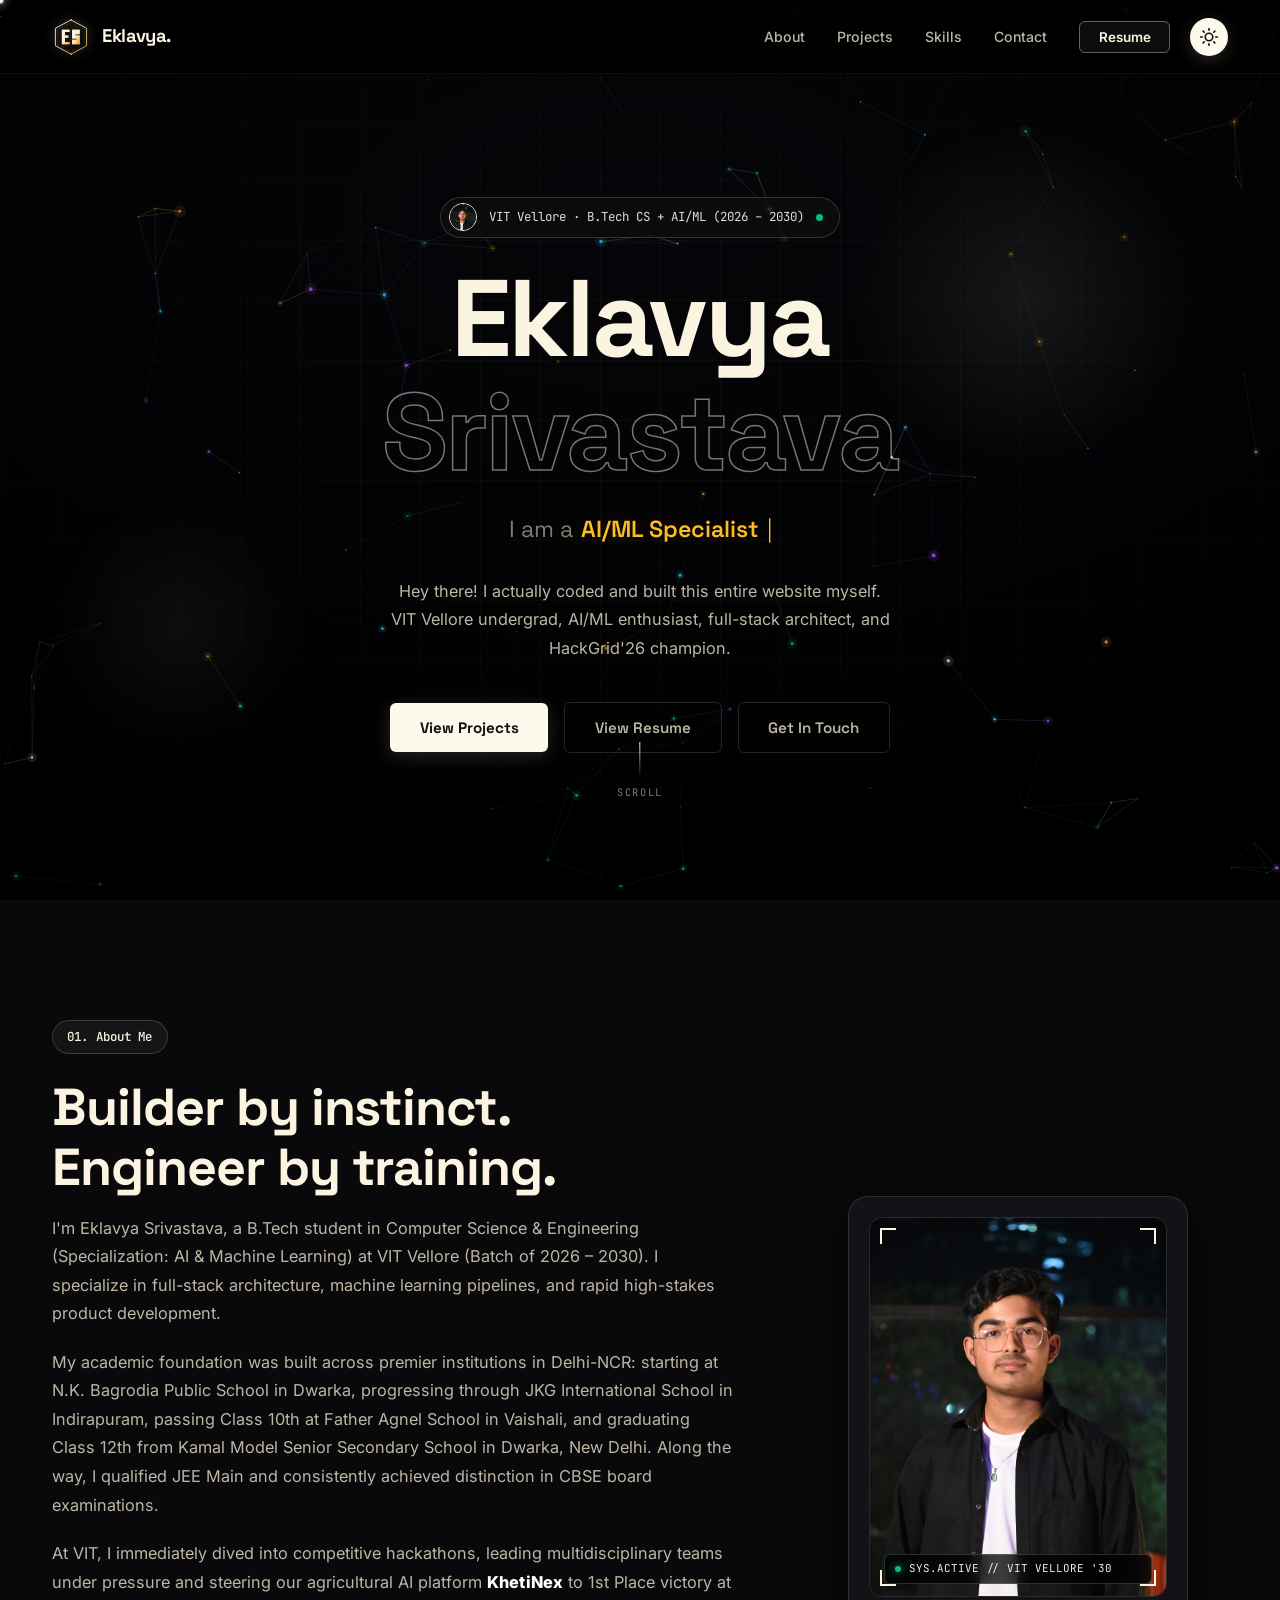
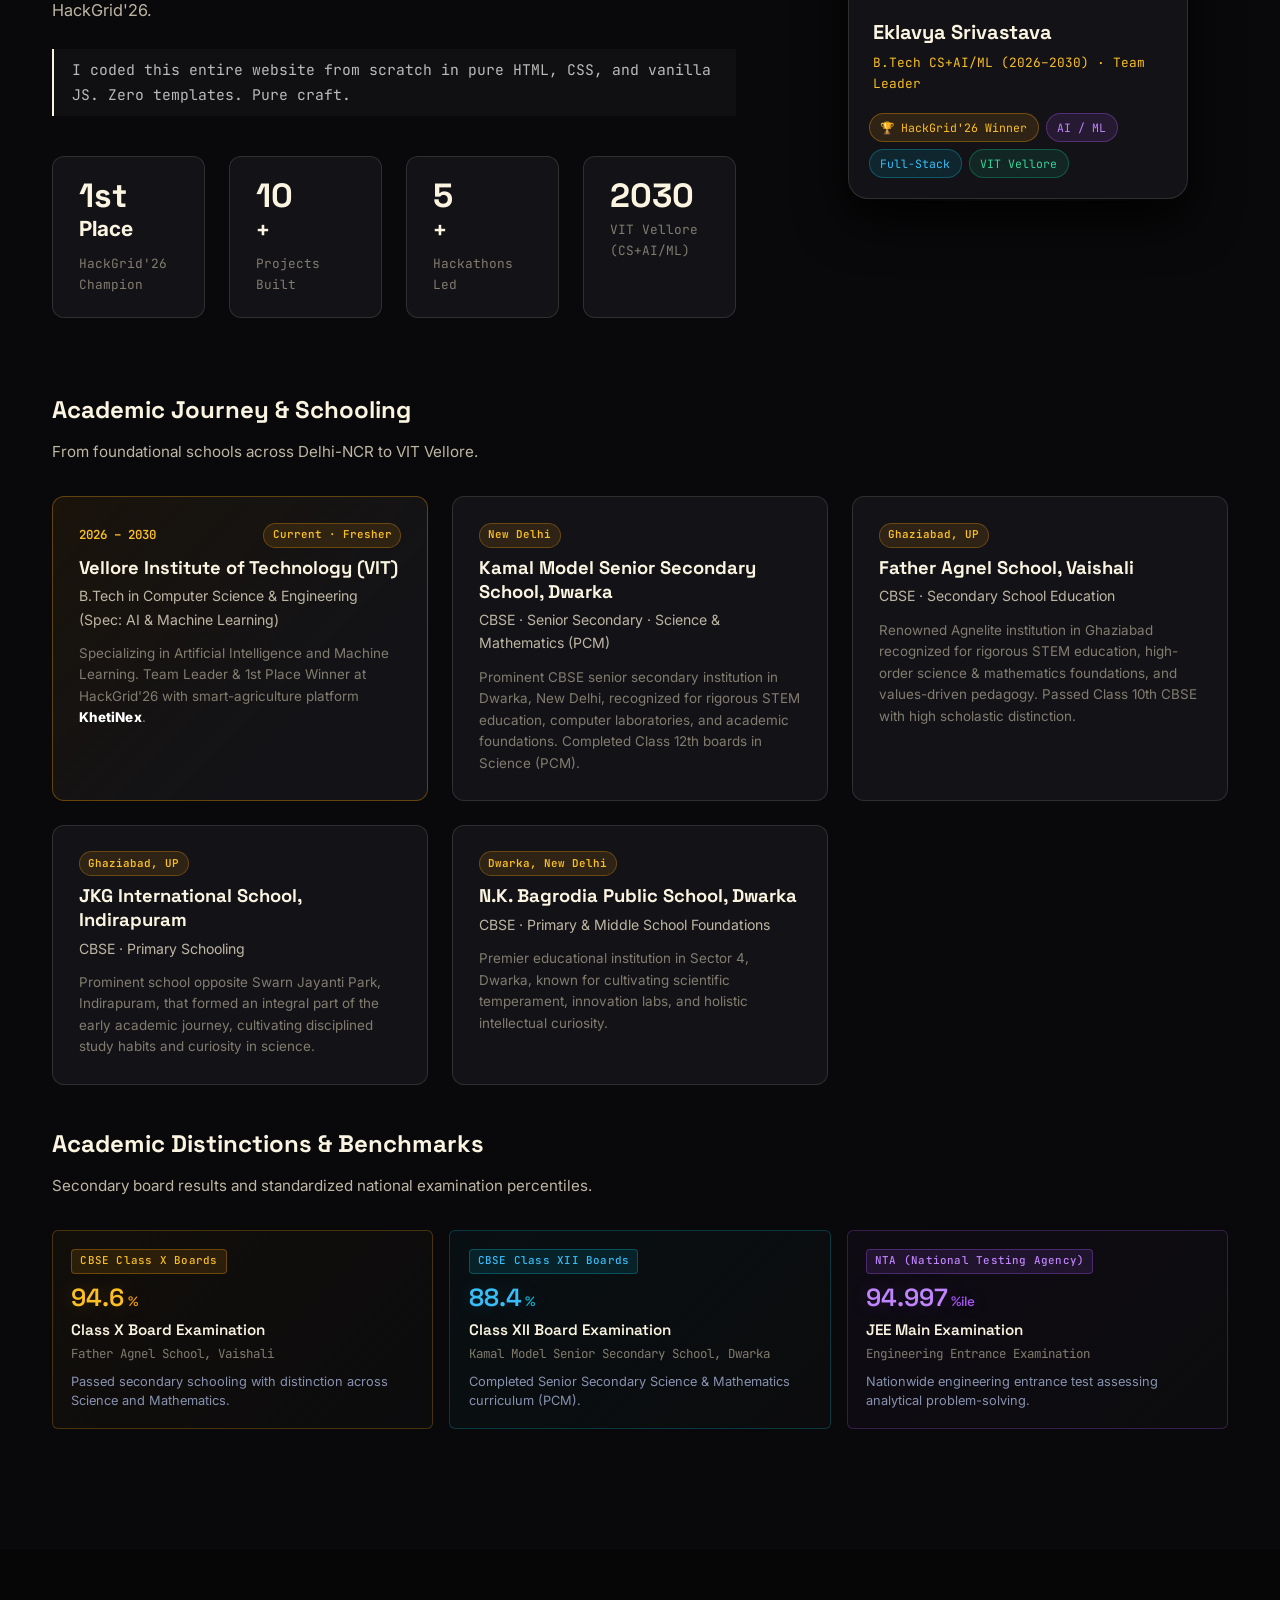
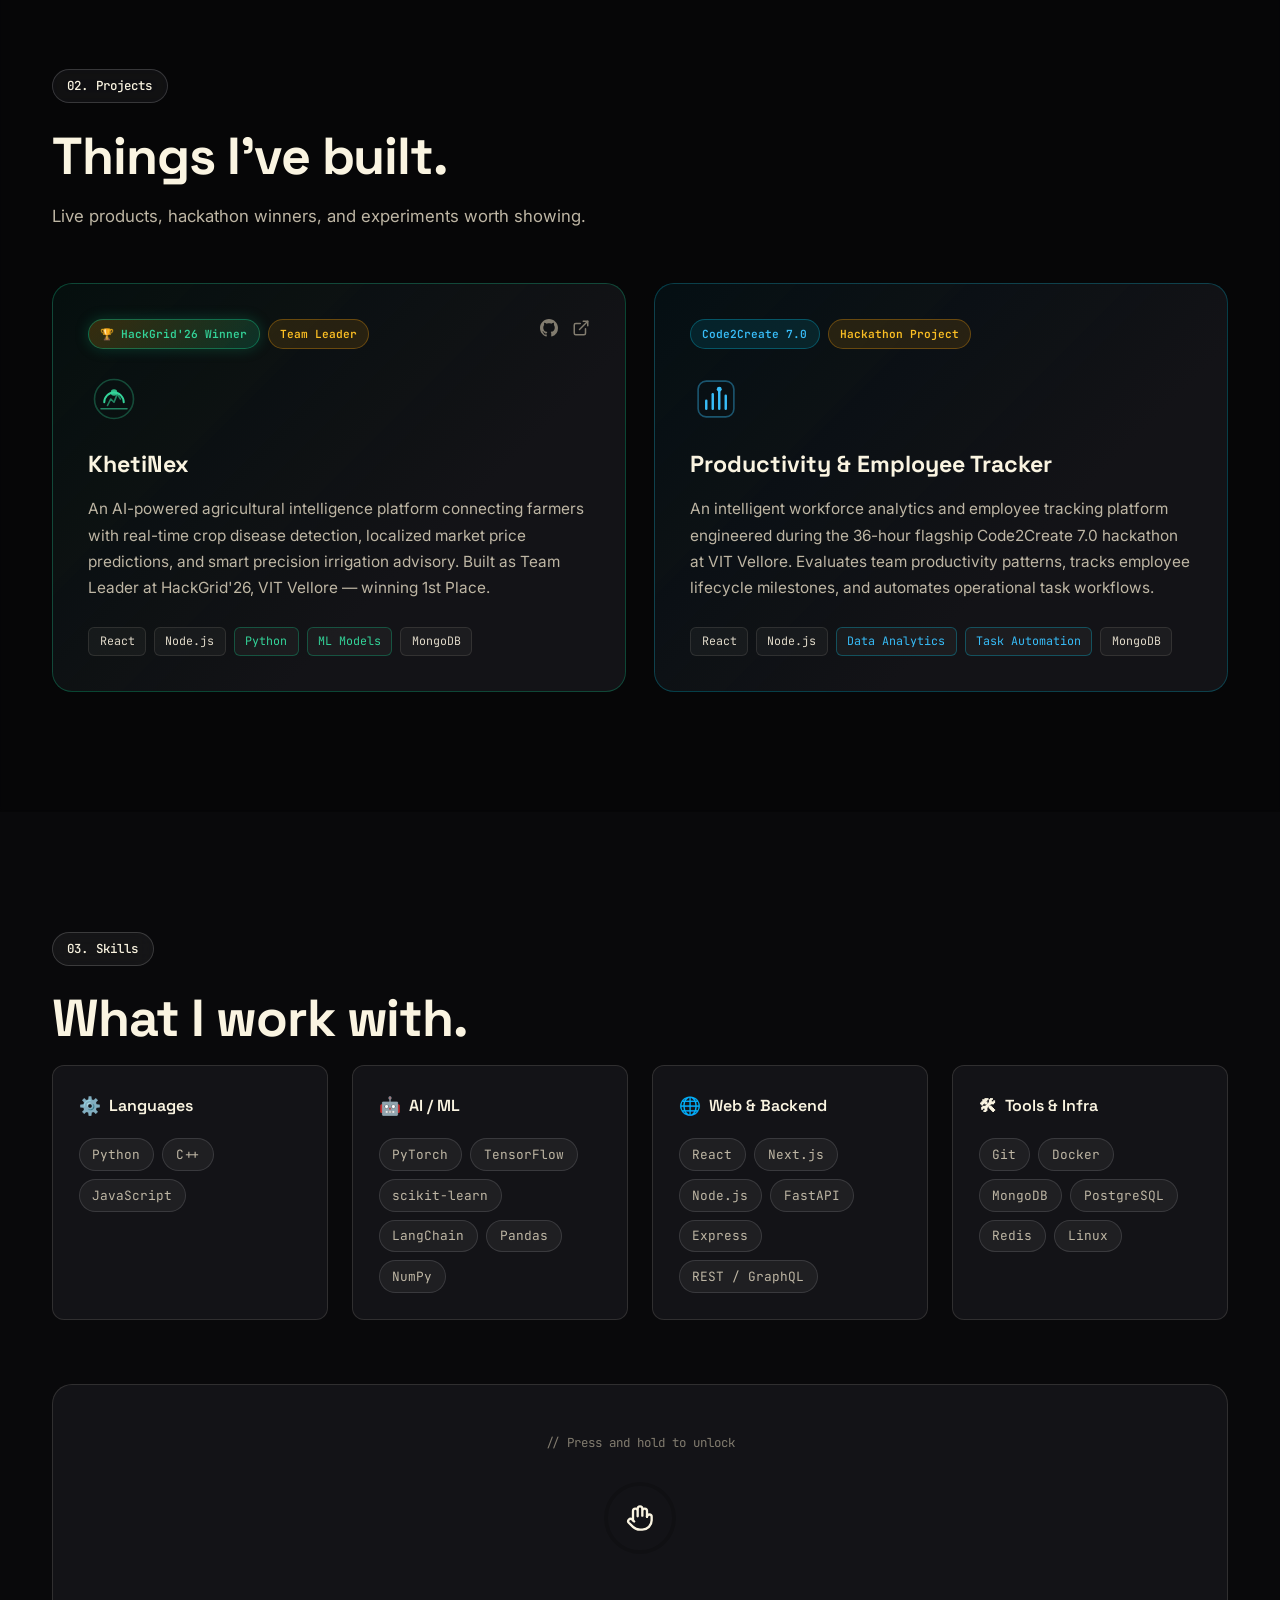
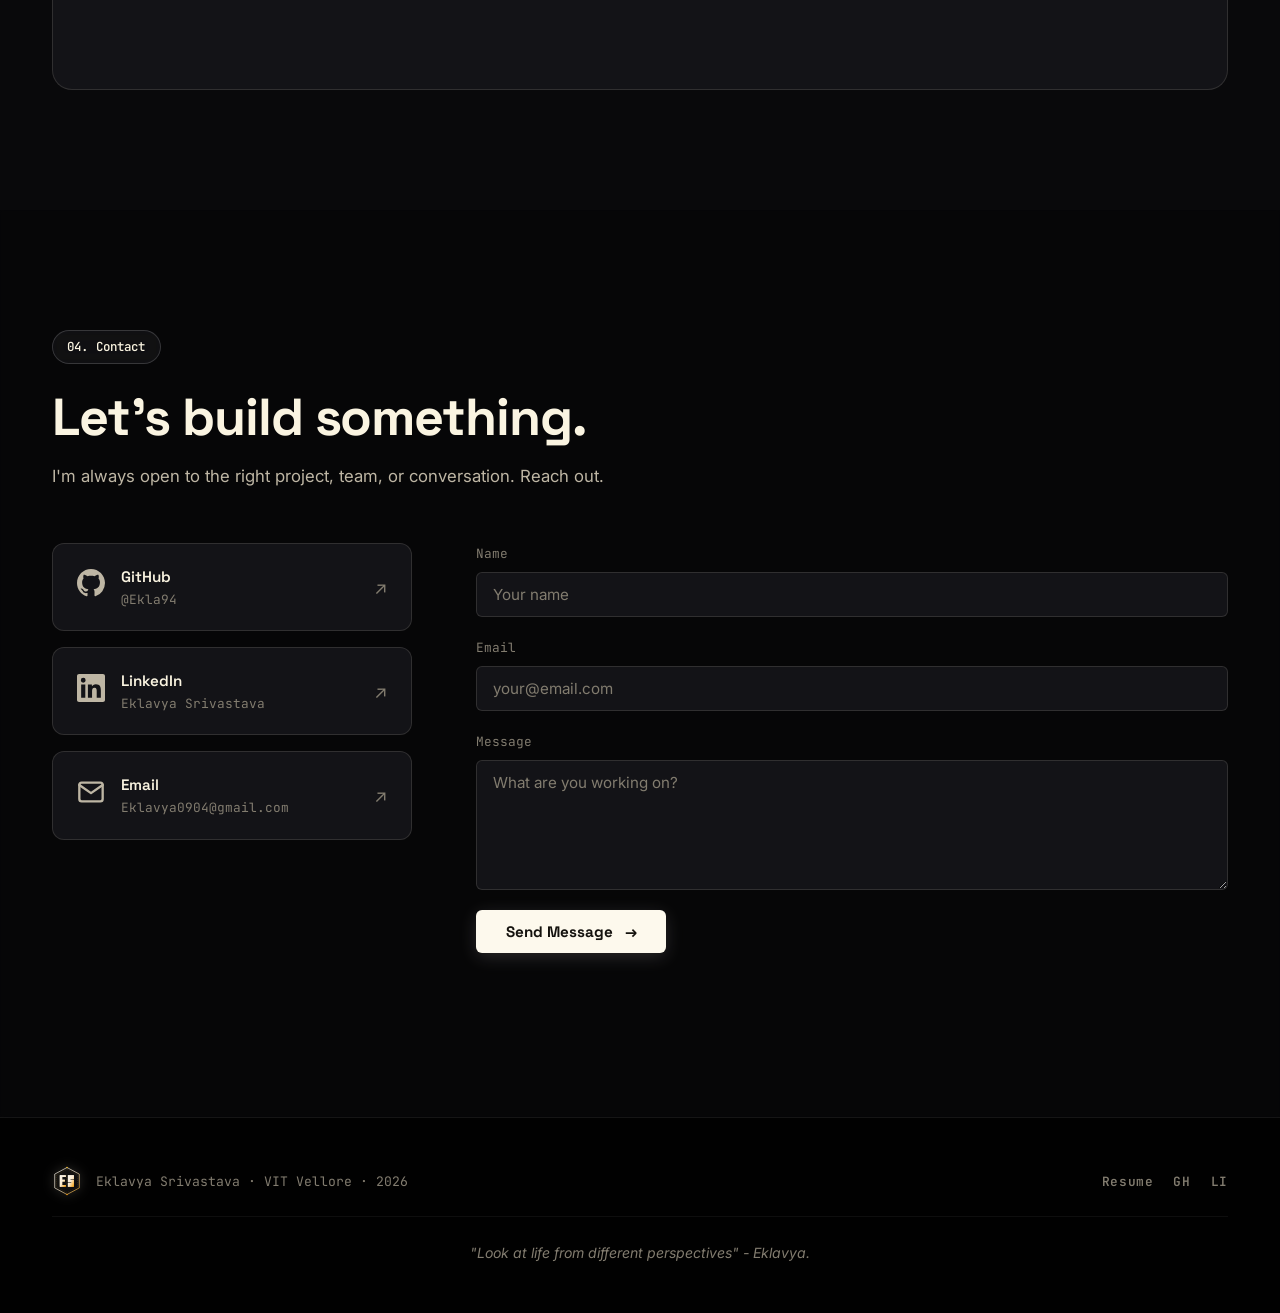
==== commit 51138fda: "fix: add borders in resume print styles and ensure bold KhetiNex text" ====
--- a/index.html
+++ b/index.html
@@ -21,7 +21,7 @@
   <!-- Fonts -->
   <link rel="preconnect" href="https://fonts.googleapis.com" />
   <link rel="preconnect" href="https://fonts.gstatic.com" crossorigin />
-  <link href="https://fonts.googleapis.com/css2?family=Space+Grotesk:wght@400;500;600;700&family=Inter:wght@400;500&family=JetBrains+Mono:wght@400;500&display=swap" rel="stylesheet" />
+  <link href="https://fonts.googleapis.com/css2?family=Space+Grotesk:wght@400;500;600;700&family=Inter:wght@400;500;600;700;800&family=JetBrains+Mono:wght@400;500&display=swap" rel="stylesheet" />
 
   <!-- Theme Initialization (prevents flash, supports URL param & localStorage) -->
   <script>
@@ -141,7 +141,7 @@
               My academic foundation was built across premier institutions in Delhi-NCR: starting at N.K. Bagrodia Public School in Dwarka, progressing through JKG International School in Indirapuram, passing Class 10th at Father Agnel School in Vaishali, and graduating Class 12th from Kamal Model Senior Secondary School in Dwarka, New Delhi. Along the way, I qualified JEE Main and consistently achieved distinction in CBSE board examinations.
             </p>
             <p class="about-body">
-              At VIT, I immediately dived into competitive hackathons, leading multidisciplinary teams under pressure and steering our agricultural AI platform KhetiNex to 1st Place victory at HackGrid'26.
+              At VIT, I immediately dived into competitive hackathons, leading multidisciplinary teams under pressure and steering our agricultural AI platform <strong class="brand-khetinex">KhetiNex</strong> to 1st Place victory at HackGrid'26.
             </p>
             <p class="about-body about-easter-egg">
               I coded this entire website from scratch in pure HTML, CSS, and vanilla JS. Zero templates. Pure craft.
@@ -213,7 +213,7 @@
               <h4 class="timeline-school">Vellore Institute of Technology (VIT)</h4>
               <p class="timeline-degree">B.Tech in Computer Science & Engineering (Spec: AI & Machine Learning)</p>
               <p class="timeline-desc">
-                Specializing in Artificial Intelligence and Machine Learning. Team Leader & 1st Place Winner at HackGrid'26 with smart-agriculture platform KhetiNex.
+                Specializing in Artificial Intelligence and Machine Learning. Team Leader & 1st Place Winner at HackGrid'26 with smart-agriculture platform <strong class="brand-khetinex">KhetiNex</strong>.
               </p>
             </div>
 
--- a/assets/style.css
+++ b/assets/style.css
@@ -98,6 +98,18 @@
 
 .mono { font-family: var(--font-mono); }
 .accent { color: var(--accent); }
+
+strong, b {
+  font-weight: 700;
+  color: var(--text-primary);
+}
+
+.brand-khetinex,
+strong.brand-khetinex {
+  font-weight: 800 !important;
+  color: #ffffff !important;
+  letter-spacing: 0.01em;
+}
 
 /* ─── Skip Link ─────────────────────────────────────────────────── */
 .skip-link {
@@ -2047,3 +2059,14 @@
   border-color: rgba(180, 150, 95, 0.22);
 }
 
+html[data-theme="light"] strong,
+html[data-theme="light"] b {
+  color: #0c0a09;
+  font-weight: 700;
+}
+html[data-theme="light"] .brand-khetinex,
+html[data-theme="light"] strong.brand-khetinex {
+  color: #0c0a09 !important;
+  font-weight: 800 !important;
+}
+
